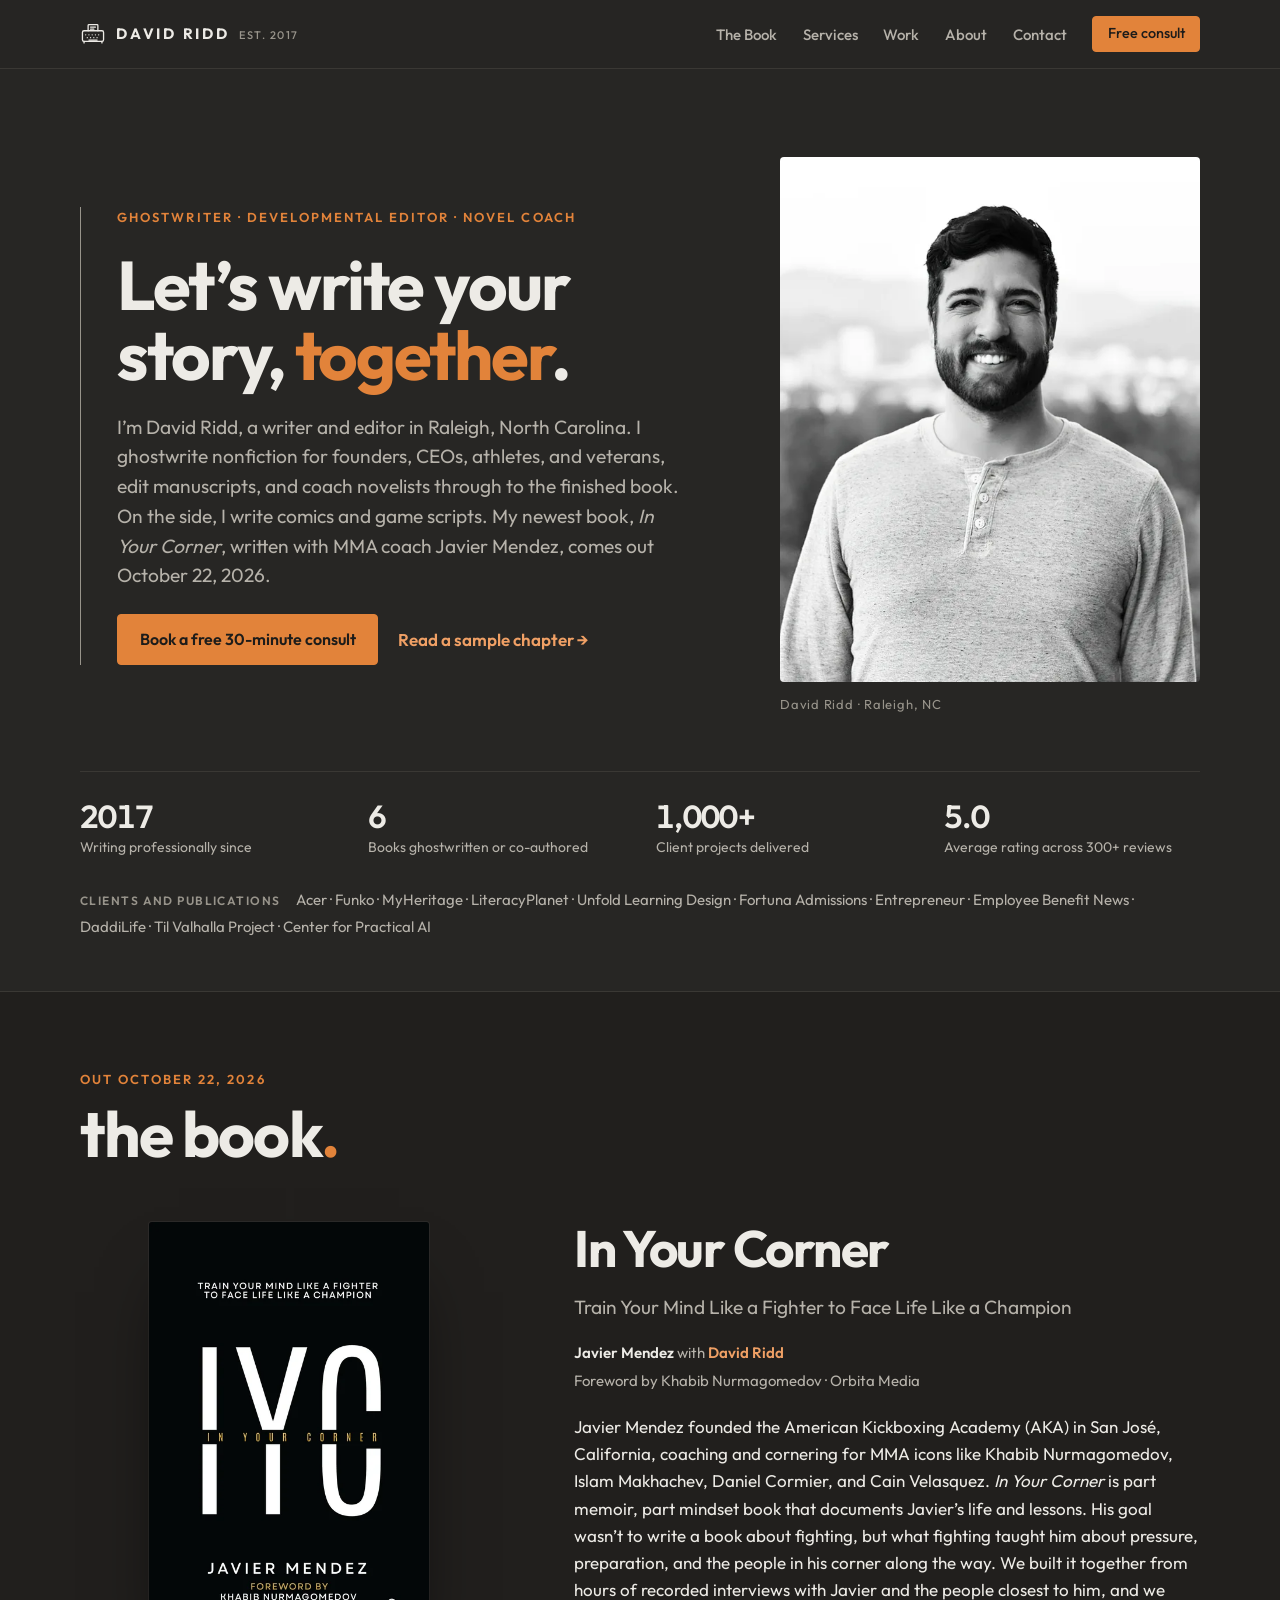
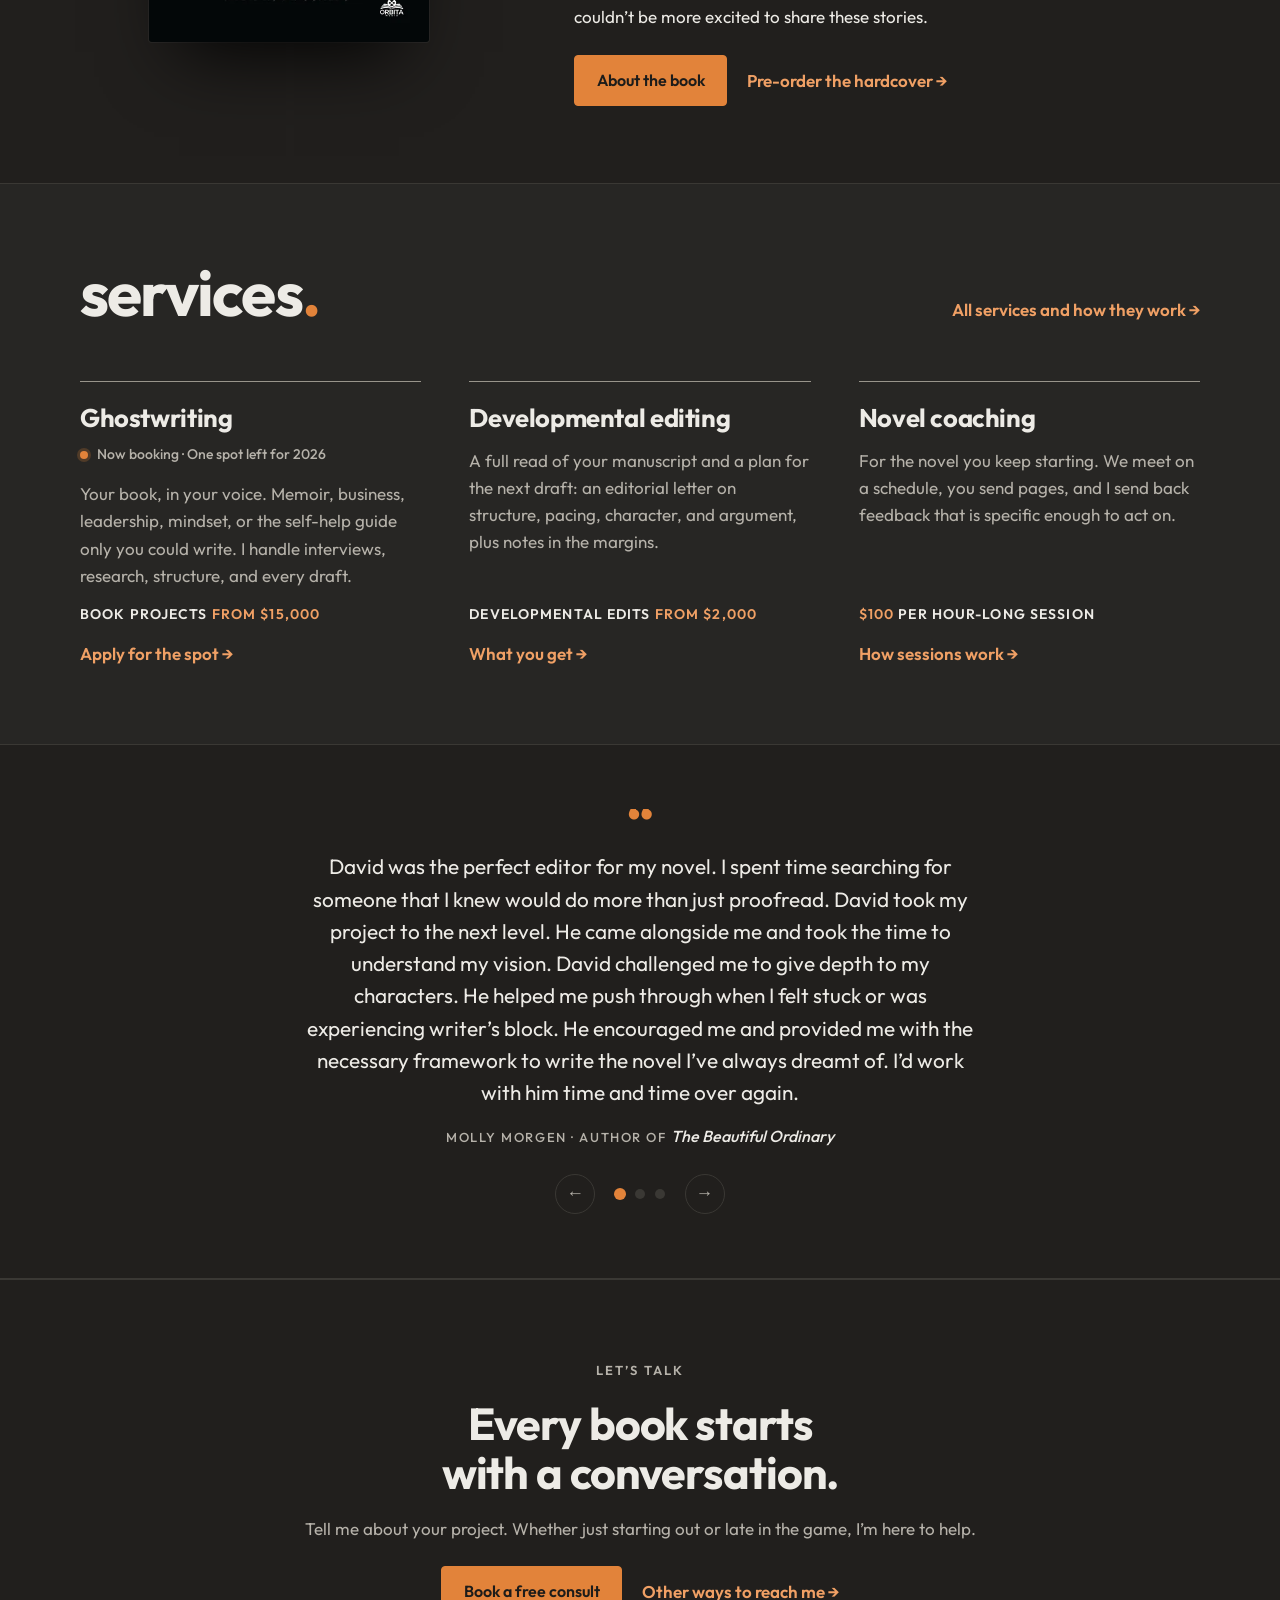
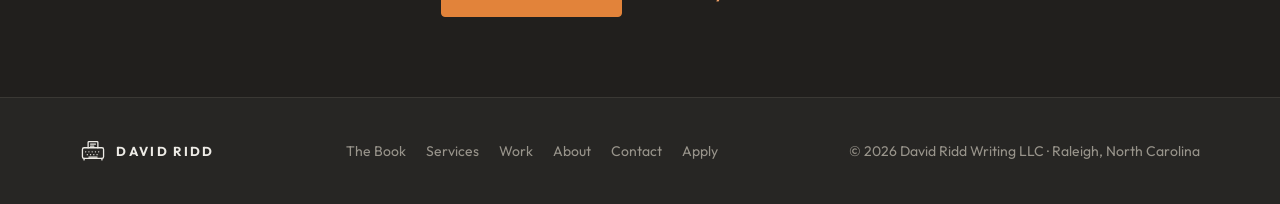
==== index.html @ 27168555 "add files" ====
<!DOCTYPE html>
<html lang="en" class="no-js">
<head>
  <meta charset="utf-8">
  <meta name="viewport" content="width=device-width, initial-scale=1">
  <meta http-equiv="Content-Security-Policy" content="default-src 'self'; script-src 'self' 'sha256-eTOJgkjUMR9tZ2EpyJgH2GtlrxRBMVJXAQkWKiuHspg='; style-src 'self'; img-src 'self' data:; font-src 'self'; connect-src 'none'; object-src 'none'; base-uri 'self'; form-action 'none'">
  <meta name="referrer" content="strict-origin-when-cross-origin">
  <script>document.documentElement.className = document.documentElement.className.replace("no-js", "js");</script>
  <title>David Ridd | Ghostwriter, Developmental Editor &amp; Novel Coach</title>
  <meta name="description" content="David Ridd is a US-based ghostwriter, developmental editor, and novel coach in Raleigh, NC, and co-author of In Your Corner with MMA coach Javier Mendez. Book a free 30-minute consult.">
  <link rel="canonical" href="https://davidridd.com/">
  <meta name="robots" content="index, follow">
  <meta name="theme-color" content="#272624">
  <meta name="author" content="David Ridd">

  <!-- Social previews -->
  <meta property="og:type" content="website">
  <meta property="og:site_name" content="David Ridd">
  <meta property="og:title" content="David Ridd | Ghostwriter, Developmental Editor &amp; Novel Coach">
  <meta property="og:description" content="David Ridd is a US-based ghostwriter, developmental editor, and novel coach in Raleigh, NC, and co-author of In Your Corner with MMA coach Javier Mendez. Book a free 30-minute consult.">
  <meta property="og:url" content="https://davidridd.com/">
  <meta property="og:image" content="https://davidridd.com/assets/og-image.jpg">
  <meta property="og:image:width" content="1200">
  <meta property="og:image:height" content="630">
  <meta property="og:image:alt" content="David Ridd, ghostwriter and editor, with the cover of In Your Corner">
  <meta name="twitter:card" content="summary_large_image">
  <meta name="twitter:title" content="David Ridd | Ghostwriter, Developmental Editor &amp; Novel Coach">
  <meta name="twitter:description" content="David Ridd is a US-based ghostwriter, developmental editor, and novel coach in Raleigh, NC, and co-author of In Your Corner with MMA coach Javier Mendez. Book a free 30-minute consult.">
  <meta name="twitter:image" content="https://davidridd.com/assets/og-image.jpg">

  <!-- Icons -->
  <link rel="icon" href="favicon.svg" type="image/svg+xml">
  <link rel="icon" href="favicon-32.png" sizes="32x32" type="image/png">
  <link rel="apple-touch-icon" href="apple-touch-icon.png">

  <!-- The typeface is self-hosted: the site makes no third-party requests -->
  <link rel="preload" href="assets/fonts/Outfit.woff2" as="font" type="font/woff2" crossorigin>
  <link rel="stylesheet" href="assets/styles.css">
  <script type="application/ld+json">
  {
    "@context": "https://schema.org",
    "@graph": [
      {
        "@type": "Person",
        "@id": "https://davidridd.com/#person",
        "name": "David Ridd",
        "alternateName": "David W. Riddleberger II",
        "jobTitle": "Ghostwriter, developmental editor, and novel coach",
        "description": "Ghostwriter, developmental editor, and novel coach based in Raleigh, North Carolina. Co-author of In Your Corner with Javier Mendez.",
        "url": "https://davidridd.com/",
        "image": "https://davidridd.com/assets/headshot-1200.jpg",
        "address": { "@type": "PostalAddress", "addressLocality": "Raleigh", "addressRegion": "NC", "addressCountry": "US" },
        "alumniOf": { "@type": "CollegeOrUniversity", "name": "Appalachian State University" },
        "knowsLanguage": ["en", "es"],
        "sameAs": ["https://www.linkedin.com/in/david-riddleberger-ii-784300b7/", "https://www.fiverr.com/davidridd1", "https://www.instagram.com/riddwrites/", "https://www.amazon.com/stores/David-Ridd/author/B06WVLKZYP"]
      },
      {
        "@type": "WebSite",
        "@id": "https://davidridd.com/#website",
        "url": "https://davidridd.com/",
        "name": "David Ridd",
        "publisher": { "@id": "https://davidridd.com/#person" }
      }
    ]
  }
  </script>
</head>
<body>
  <a class="skip" href="#main">Skip to content</a>
  <header class="site-header">
    <nav class="wrap nav" aria-label="Main">
      <a class="brand" href="./" aria-label="David Ridd, home">
        <svg viewBox="0 0 32 32" fill="none" stroke="currentColor" stroke-width="1.6" stroke-linecap="round" stroke-linejoin="round" aria-hidden="true" focusable="false">
          <path d="M10 12V5.5a1 1 0 0 1 1-1h10a1 1 0 0 1 1 1V12"/>
          <path d="M13 7.5h6M13 10h4"/>
          <rect x="3" y="12" width="26" height="13" rx="2"/>
          <path d="M7 17h.01M11 17h.01M15 17h.01M19 17h.01M23 17h.01M9 20.5h.01M13 20.5h.01M17 20.5h.01M21 20.5h.01"/>
          <path d="M11 23.5h10"/>
          <path d="M5 25v2M27 25v2"/>
        </svg>
        <span>David Ridd <small>est. 2017</small></span>
      </a>
      <button class="nav-toggle" type="button" aria-expanded="false" aria-controls="nav-links" aria-label="Open menu">
        <span></span><span></span><span></span>
      </button>
      <ul class="nav-links" id="nav-links">
        <li><a href="book/">The Book</a></li>
        <li><a href="services/">Services</a></li>
        <li><a href="work/">Work</a></li>
        <li><a href="about/">About</a></li>
        <li><a href="contact/">Contact</a></li>
        <li class="cta"><a class="btn btn-primary" href="https://calendly.com/davidriddwriting" target="_blank" rel="noopener">Free consult</a></li>
      </ul>
    </nav>
  </header>

  <main id="main">

    <section class="hero" aria-labelledby="hero-title">
      <div class="wrap">
        <div class="hero-grid">
          <div class="hero-text">
            <p class="eyebrow">Ghostwriter &middot; Developmental editor &middot; Novel coach</p>
            <h1 id="hero-title">Let&rsquo;s write your story, <span class="hl">together</span>.</h1>
            <p class="lead">I&rsquo;m David Ridd, a writer and editor in Raleigh, North Carolina. I ghostwrite nonfiction for founders, CEOs, athletes, and veterans, edit manuscripts, and coach novelists through to the finished book. On the side, I write comics and game scripts. My newest book, <em>In Your Corner</em>, written with MMA coach Javier Mendez, comes out October 22, 2026.</p>
            <div class="hero-actions">
              <a class="btn btn-primary" href="https://calendly.com/davidriddwriting" target="_blank" rel="noopener">Book a free 30-minute consult</a>
              <a class="arrow-link" href="https://updates.inyourcornerbook.com/round-1" target="_blank" rel="noopener">Read a sample chapter</a>
            </div>
          </div>
          <figure class="hero-photo">
            <picture>
              <source type="image/webp" srcset="assets/headshot-600.webp 600w, assets/headshot-1200.webp 1200w" sizes="(max-width: 820px) 300px, 420px">
              <img src="assets/headshot-600.jpg" srcset="assets/headshot-600.jpg 600w, assets/headshot-1200.jpg 1200w" sizes="(max-width: 820px) 300px, 420px" width="600" height="769" alt="David Ridd, smiling, in a grey henley with a city skyline out of focus behind him" fetchpriority="high">
            </picture>
            <figcaption>David Ridd &middot; Raleigh, NC</figcaption>
          </figure>
        </div>

        <dl class="proof">
          <div><dt>2017</dt><dd>Writing professionally since</dd></div>
          <div><dt>6</dt><dd>Books ghostwritten or co-authored</dd></div>
          <div><dt>1,000+</dt><dd>Client projects delivered</dd></div>
          <div><dt>5.0</dt><dd>Average rating across 300+ reviews</dd></div>
        </dl>
        <p class="clients"><span>Clients and publications</span> Acer &middot; Funko &middot; MyHeritage &middot; LiteracyPlanet &middot; Unfold Learning Design &middot; Fortuna Admissions &middot; Entrepreneur &middot; Employee Benefit News &middot; DaddiLife &middot; Til Valhalla Project &middot; Center for Practical AI</p>
      </div>
    </section>

    <section class="tint book-teaser" aria-labelledby="book-label">
      <div class="wrap">
        <div class="sec-head">
          <p class="eyebrow">Out October 22, 2026</p>
          <h2 class="sec-title" id="book-label">the book<span class="dot">.</span></h2>
        </div>
        <div class="book-grid">
          <figure class="book-cover">
            <picture>
              <source type="image/webp" srcset="assets/iyc-cover-480.webp 480w, assets/iyc-cover-960.webp 960w" sizes="(max-width: 820px) 240px, 280px">
              <img src="assets/iyc-cover-480.jpg" srcset="assets/iyc-cover-480.jpg 480w, assets/iyc-cover-960.jpg 960w" sizes="(max-width: 820px) 240px, 280px" width="480" height="720" alt="Hardcover of In Your Corner by Javier Mendez: a black cover with the letters IYC in white and the title in gold" loading="lazy">
            </picture>
          </figure>
          <div class="book-body">
            <h3 class="book-title">In Your Corner</h3>
            <p class="book-sub">Train Your Mind Like a Fighter to Face Life Like a Champion</p>
            <div class="book-meta">
              <p class="credit"><strong>Javier Mendez</strong> with <em>David Ridd</em></p>
              <p>Foreword by Khabib Nurmagomedov &middot; Orbita Media</p>
            </div>
            <p>Javier Mendez founded the American Kickboxing Academy (AKA) in San Jos&eacute;, California, coaching and cornering for MMA icons like Khabib Nurmagomedov, Islam Makhachev, Daniel Cormier, and Cain Velasquez. <em>In Your Corner</em> is part memoir, part mindset book that documents Javier&rsquo;s life and lessons. His goal wasn&rsquo;t to write a book about fighting, but what fighting taught him about pressure, preparation, and the people in his corner along the way. We built it together from hours of recorded interviews with Javier and the people closest to him, and we couldn&rsquo;t be more excited to share these stories.</p>
            <div class="book-actions">
              <a class="btn btn-primary" href="book/">About the book</a>
              <a class="arrow-link" href="https://inyourcornerbook.com/" target="_blank" rel="noopener">Pre-order the hardcover</a>
            </div>
          </div>
        </div>
      </div>
    </section>

    <section aria-labelledby="services-label">
      <div class="wrap">
        <div class="sec-head">
          <div class="row">
            <h2 class="sec-title" id="services-label">services<span class="dot">.</span></h2>
            <a class="arrow-link" href="services/">All services and how they work</a>
          </div>
        </div>
        <div class="services">
          <article class="service">
            <h3>Ghostwriting</h3>
            <div class="body">
              <p class="avail">Now booking &middot; One spot left for 2026</p>
              <p>Your book, in your voice. Memoir, business, leadership, mindset, or the self-help guide only you could write. I handle interviews, research, structure, and every draft.</p>
            </div>
            <p class="price">Book projects <span>from $15,000</span></p>
            <a class="arrow-link" href="apply/">Apply for the spot</a>
          </article>
          <article class="service">
            <h3>Developmental editing</h3>
            <p>A full read of your manuscript and a plan for the next draft: an editorial letter on structure, pacing, character, and argument, plus notes in the margins.</p>
            <p class="price">Developmental edits <span>from $2,000</span></p>
            <a class="arrow-link" href="services/#editing">What you get</a>
          </article>
          <article class="service">
            <h3>Novel coaching</h3>
            <p>For the novel you keep starting. We meet on a schedule, you send pages, and I send back feedback that is specific enough to act on.</p>
            <p class="price"><span>$100</span> per hour-long session</p>
            <a class="arrow-link" href="services/#coaching">How sessions work</a>
          </article>
        </div>
      </div>
    </section>

    <section class="tint quotes" aria-labelledby="quotes-label">
      <div class="wrap">
        <div class="carousel" data-carousel>
          <h2 class="visually-hidden" id="quotes-label">What clients say</h2>
          <div class="slides">
            <figure class="quote">
              <span class="mark" aria-hidden="true">&ldquo;</span>
              <blockquote>David was the perfect editor for my novel. I spent time searching for someone that I knew would do more than just proofread. David took my project to the next level. He came alongside me and took the time to understand my vision. David challenged me to give depth to my characters. He helped me push through when I felt stuck or was experiencing writer&rsquo;s block. He encouraged me and provided me with the necessary framework to write the novel I&rsquo;ve always dreamt of. I&rsquo;d work with him time and time over again.</blockquote>
              <figcaption>Molly Morgen &middot; author of <em>The Beautiful Ordinary</em></figcaption>
            </figure>
            <figure class="quote">
              <span class="mark" aria-hidden="true">&ldquo;</span>
              <blockquote>David is an excellent coach. He was easy to talk to and made his process very clear and straightforward. While working together, I felt supported and like I was working with a friend. He&rsquo;s so collaborative and great at adjusting to his writers&rsquo; different working styles. I would not have gotten my book finished and published if not for his help!</blockquote>
              <figcaption>Lennon K. Riley &middot; author of <a href="https://www.amazon.com/RESURRECTING-KEEPER-LAST-HEIR-EXCALIBUR-ebook/dp/B0CZV36WJB" target="_blank" rel="noopener"><em>Resurrecting the Keeper</em></a></figcaption>
            </figure>
            <figure class="quote">
              <span class="mark" aria-hidden="true">&ldquo;</span>
              <blockquote>David proved to be an incredibly important part of the creation of my book. My content was clear, but David really elevated the readability and conciseness of the words on the page. As a writer, I have found it incredibly important to have a critical but constructive voice to challenge me as I have gone from the initial draft to the final copy. David is very much this person and, with years of experience, is able to take something ordinary and make it incredibly special. If anyone is looking for a talented writer who can think outside of the box, David is the person I would recommend time and time again. As I continue to write, I will certainly be using David&rsquo;s services in the future.</blockquote>
              <figcaption>Ben Hodgson &middot; author of <a href="https://www.amazon.com/Absent-Present-Everything-Unpleasant-Healing-ebook/dp/B0CW1B7PC3" target="_blank" rel="noopener"><em>Absent, Present, and Everything Unpleasant</em></a></figcaption>
            </figure>
          </div>
          <div class="carousel-nav">
            <button type="button" class="c-btn" data-prev aria-label="Previous testimonial">&larr;</button>
            <div class="dots" role="tablist" aria-label="Choose a testimonial"></div>
            <button type="button" class="c-btn" data-next aria-label="Next testimonial">&rarr;</button>
          </div>
        </div>
      </div>
    </section>

    <section class="cta-band" aria-labelledby="cta-title">
      <div class="wrap inner">
        <p class="eyebrow">Let&rsquo;s talk</p>
        <h2 id="cta-title">Every book starts with a conversation.</h2>
        <p>Tell me about your project. Whether just starting out or late in the game, I&rsquo;m here to help.</p>
        <div class="actions">
          <a class="btn btn-primary" href="https://calendly.com/davidriddwriting" target="_blank" rel="noopener">Book a free consult</a>
          <a class="arrow-link" href="contact/">Other ways to reach me</a>
        </div>
      </div>
    </section>

  </main>

  <footer class="site-footer">
    <div class="wrap footer-grid">
      <a class="brand" href="./">
        <svg viewBox="0 0 32 32" fill="none" stroke="currentColor" stroke-width="1.6" stroke-linecap="round" stroke-linejoin="round" aria-hidden="true" focusable="false">
          <path d="M10 12V5.5a1 1 0 0 1 1-1h10a1 1 0 0 1 1 1V12"/>
          <path d="M13 7.5h6M13 10h4"/>
          <rect x="3" y="12" width="26" height="13" rx="2"/>
          <path d="M7 17h.01M11 17h.01M15 17h.01M19 17h.01M23 17h.01M9 20.5h.01M13 20.5h.01M17 20.5h.01M21 20.5h.01"/>
          <path d="M11 23.5h10"/>
          <path d="M5 25v2M27 25v2"/>
        </svg>
        <span>David Ridd</span>
      </a>
      <ul class="footer-links"><li><a href="book/">The Book</a></li><li><a href="services/">Services</a></li><li><a href="work/">Work</a></li><li><a href="about/">About</a></li><li><a href="contact/">Contact</a></li><li><a href="apply/">Apply</a></li></ul>
      <p>&copy; 2026 David Ridd Writing LLC &middot; Raleigh, North Carolina</p>
    </div>
  </footer>

  <script src="assets/site.js" defer></script>
</body>
</html>
---- assets/styles.css ----
/* davidridd.com
   Layout: short pages with one reading measure for prose, a wider bleed for the
   book, thin hairlines as breaks, and the bold lowercase-with-period section
   labels carried over from Ridd's portfolio.
   Palette: Ridd's own charcoal and cream, with a burnt-orange accent.
   To change the accent, edit --accent and --accent-2 below; nothing else. */

@font-face {
  font-family: "Outfit";
  src: url("fonts/Outfit.woff2") format("woff2");
  font-weight: 100 900;
  font-style: normal;
  font-display: swap;
}

:root {
  color-scheme: dark;
  --bg: #272624;
  --bg-2: #211f1d;
  --ink: #edebe6;
  --ink-2: #b6b2aa;
  --ink-3: #98948b;
  --rule: #3a3834;
  --accent: #e2833a;
  --accent-2: #f0a065;
  --accent-ink: #1d1c1a;
  --sans: "Outfit", -apple-system, BlinkMacSystemFont, "Segoe UI", Roboto, "Helvetica Neue", Arial, sans-serif;
  --wrap: 1120px;
  --gutter: clamp(16px, 5vw, 48px);
  --measure: 62ch;
  --nav-h: 68px;
}

/* ---------- Base ---------- */
*, *::before, *::after { box-sizing: border-box; }
html { scroll-behavior: smooth; -webkit-text-size-adjust: 100%; }
@media (prefers-reduced-motion: reduce) {
  html { scroll-behavior: auto; }
  *, *::before, *::after { transition: none !important; animation: none !important; }
}
body {
  margin: 0;
  background: var(--bg);
  color: var(--ink);
  font-family: var(--sans);
  font-size: 1.0625rem;
  line-height: 1.6;
  -webkit-font-smoothing: antialiased;
  text-rendering: optimizeLegibility;
}
img { max-width: 100%; height: auto; display: block; }
a { color: var(--ink); text-decoration: underline; text-decoration-thickness: 1px; text-underline-offset: 0.18em; text-decoration-color: var(--accent); }
a:hover { color: var(--accent-2); text-decoration-color: currentColor; }
:focus-visible { outline: 2px solid var(--accent-2); outline-offset: 3px; border-radius: 2px; }
h1, h2, h3 { font-family: var(--sans); font-weight: 700; line-height: 1.1; margin: 0; text-wrap: balance; letter-spacing: -0.015em; }
p { margin: 0; }
ul, ol { margin: 0; padding: 0; }
em, i { font-style: italic; }
strong { font-weight: 600; }
.wrap { width: min(100% - 2 * var(--gutter), var(--wrap)); margin-inline: auto; }
.measure { max-width: var(--measure); }

.skip {
  position: absolute; left: 16px; top: -60px; z-index: 100;
  background: var(--accent); color: var(--accent-ink); padding: .6em 1em; border-radius: 4px; font-weight: 600;
}
.skip:focus { top: 12px; }

/* ---------- Type roles ---------- */
.eyebrow {
  font-size: .8125rem;
  font-weight: 600;
  letter-spacing: .16em;
  text-transform: uppercase;
  color: var(--accent);
}
.sec-title {
  font-size: clamp(2.6rem, 1.6rem + 3vw, 4.2rem);
  font-weight: 700;
  letter-spacing: -0.03em;
  line-height: 1;
}
.sec-title .dot { color: var(--accent); }
.lead { font-size: 1.2rem; line-height: 1.55; color: var(--ink-2); font-weight: 400; }
.muted { color: var(--ink-2); }
.small { font-size: .9375rem; }

/* ---------- Buttons ---------- */
.btn {
  display: inline-flex; align-items: center; gap: .5em;
  font-weight: 600; font-size: 1rem; line-height: 1.2;
  padding: .95em 1.35em; border-radius: 4px; text-decoration: none;
  border: 1px solid transparent; white-space: nowrap;
  transition: background-color .15s ease, border-color .15s ease, color .15s ease, transform .15s ease;
}
.btn-primary { background: var(--accent); color: var(--accent-ink); border-color: var(--accent); }
.btn-primary:hover { background: var(--accent-2); border-color: var(--accent-2); color: var(--accent-ink); }
.btn-ghost { background: transparent; color: var(--ink); border-color: var(--ink-3); }
.btn-ghost:hover { border-color: var(--ink); color: var(--ink); }
.btn:active { transform: translateY(1px); }
.arrow-link { font-weight: 600; text-decoration: none; color: var(--accent-2); }
.arrow-link::after { content: " \2192"; }
.arrow-link:hover { text-decoration: underline; color: var(--ink); }

/* ---------- Header / nav ---------- */
.site-header {
  position: sticky; top: 0; z-index: 50;
  background: rgba(39, 38, 36, .88);
  -webkit-backdrop-filter: blur(10px); backdrop-filter: blur(10px);
  border-bottom: 1px solid var(--rule);
}
.nav {
  height: var(--nav-h);
  display: flex; align-items: center; justify-content: space-between; gap: 1rem;
}
.brand {
  display: inline-flex; align-items: center; gap: .65rem;
  color: var(--ink); text-decoration: none;
  font-weight: 700; letter-spacing: .18em; font-size: .9375rem; text-transform: uppercase;
}
.brand:hover { color: var(--ink); }
.brand svg { width: 26px; height: 26px; color: var(--ink); flex: none; }
.brand small { font-weight: 500; letter-spacing: .14em; font-size: .6875rem; color: var(--ink-3); margin-left: .25rem; }
.nav-links { display: flex; align-items: center; gap: 1.6rem; list-style: none; }
.nav-links a { color: var(--ink-2); text-decoration: none; font-size: .9375rem; font-weight: 500; }
.nav-links a:hover { color: var(--ink); }
.nav-links a[aria-current="page"] { color: var(--ink); text-decoration: underline; text-decoration-color: var(--accent); text-underline-offset: .5em; }
.nav-links .btn { padding: .6em 1em; font-size: .9rem; }
.nav-links a.btn-primary { color: var(--accent-ink); }
.nav-links a.btn-primary:hover { color: var(--accent-ink); }
.nav-toggle {
  display: none; background: none; border: 1px solid var(--rule); color: var(--ink);
  width: 42px; height: 42px; border-radius: 4px; cursor: pointer; padding: 0;
}
.nav-toggle span { display: block; width: 18px; height: 2px; background: currentColor; margin: 4px auto; transition: transform .2s ease, opacity .2s ease; }
@media (max-width: 860px) {
  .nav-toggle { display: inline-block; }
  .nav-links {
    display: none; position: absolute; left: 0; right: 0; top: var(--nav-h);
    flex-direction: column; align-items: stretch; gap: 0;
    background: var(--bg-2); border-bottom: 1px solid var(--rule);
    padding: .5rem var(--gutter) 1rem;
  }
  .nav-links li { border-top: 1px solid var(--rule); }
  .nav-links li:first-child { border-top: 0; }
  .nav-links a { display: block; padding: .9rem 0; font-size: 1.05rem; }
  .nav-links a[aria-current="page"] { text-decoration: none; color: var(--accent-2); }
  .nav-links .btn { margin-top: .75rem; justify-content: center; text-align: center; }
  .nav-links li.cta { border-top: 0; }
  .site-header[data-open="true"] .nav-links { display: flex; }
  .site-header[data-open="true"] .nav-toggle span:nth-child(1) { transform: translateY(6px) rotate(45deg); }
  .site-header[data-open="true"] .nav-toggle span:nth-child(2) { opacity: 0; }
  .site-header[data-open="true"] .nav-toggle span:nth-child(3) { transform: translateY(-6px) rotate(-45deg); }
}

/* ---------- Sections ---------- */
section { padding-block: clamp(3.5rem, 6vw, 5rem); }
section.tint { background: var(--bg-2); border-top: 1px solid var(--rule); border-bottom: 1px solid var(--rule); }
section.tint + section.tint { border-top: 0; }
.sec-head { display: grid; gap: .75rem; margin-bottom: clamp(2rem, 5vw, 3.5rem); }
.sec-head .lead { max-width: var(--measure); margin-top: .25rem; }
.sec-head .row { display: flex; flex-wrap: wrap; align-items: baseline; justify-content: space-between; gap: 1rem; }
.page-head { padding-block: clamp(3rem, 7vw, 5.5rem) 0; }
.page-head .sec-head { margin-bottom: 0; }

/* ---------- Hero ---------- */
.hero { padding-block: clamp(3rem, 7vw, 5.5rem) clamp(2.5rem, 4vw, 3.5rem); }
.hero-grid {
  display: grid; grid-template-columns: minmax(0, 1.15fr) minmax(0, .85fr);
  gap: clamp(2rem, 6vw, 5rem); align-items: center;
}
.hero-text { border-left: 1px solid var(--ink-3); padding-left: clamp(1.25rem, 3vw, 2.25rem); display: grid; gap: 1.4rem; min-width: 0; }
.hero h1 {
  font-size: clamp(2.5rem, 1.3rem + 4.2vw, 4.3rem);
  letter-spacing: -0.03em; line-height: 1.02;
}
.hero h1 .hl { color: var(--accent); }
.hero .lead { max-width: 56ch; }
.hero-actions { display: flex; flex-wrap: wrap; gap: .8rem 1.25rem; align-items: center; }
.hero-photo { margin: 0; justify-self: end; width: min(100%, 420px); min-width: 0; }
.hero-photo img { width: 100%; aspect-ratio: 4 / 5; object-fit: cover; object-position: 50% 20%; border-radius: 4px; }
.hero-photo figcaption { margin-top: .75rem; font-size: .8125rem; color: var(--ink-3); letter-spacing: .06em; }
@media (max-width: 820px) {
  .hero-grid { grid-template-columns: 1fr; }
  .hero-photo { order: -1; justify-self: start; width: min(100%, 300px); }
  .hero-photo img { aspect-ratio: 1 / 1; object-position: 50% 25%; }
}

/* Proof strip */
.proof {
  margin-top: clamp(2.5rem, 5vw, 3.5rem);
  display: grid; grid-template-columns: repeat(4, minmax(0, 1fr)); gap: 1.5rem 2rem;
  border-top: 1px solid var(--rule); padding-top: 1.75rem;
}
.proof div { display: grid; gap: .25rem; align-content: start; min-width: 0; }
.proof dt { font-size: 2rem; font-weight: 600; line-height: 1; color: var(--ink); letter-spacing: -0.02em; font-variant-numeric: tabular-nums; }
.proof dd { margin: 0; font-size: .875rem; color: var(--ink-2); }
@media (max-width: 720px) { .proof { grid-template-columns: repeat(2, minmax(0, 1fr)); } }
.clients { margin-top: 1.75rem; font-size: .9375rem; color: var(--ink-2); line-height: 1.8; }
.clients span { display: inline-block; margin-right: .75rem; font-size: .75rem; font-weight: 600; letter-spacing: .12em; text-transform: uppercase; color: var(--ink-3); }

/* ---------- Book ---------- */
.book-grid {
  display: grid; grid-template-columns: minmax(0, .8fr) minmax(0, 1.2fr);
  gap: clamp(2rem, 6vw, 5rem); align-items: start;
}
.book-cover { margin: 0; width: min(100%, 360px); justify-self: center; }
.book-cover-sticky { position: sticky; top: calc(var(--nav-h) + 2rem); }
.book-cover img { width: 100%; border-radius: 3px; box-shadow: 0 40px 70px -30px rgba(0,0,0,.9), 0 0 0 1px rgba(255,255,255,.05); }
.book-body { display: grid; gap: 1.25rem; min-width: 0; }
.book-title { font-size: clamp(2.2rem, 1.4rem + 2.4vw, 3.2rem); line-height: 1.02; letter-spacing: -0.03em; }
.book-sub { font-size: 1.2rem; color: var(--ink-2); line-height: 1.4; font-weight: 400; }
.book-meta { display: grid; gap: .25rem; font-size: .9375rem; color: var(--ink-2); }
.book-meta strong { color: var(--ink); font-weight: 600; }
.book-meta .credit em { color: var(--accent-2); font-style: normal; font-weight: 600; }
.epigraph {
  border-left: 2px solid var(--accent); padding-left: 1.1rem; margin: 0;
  font-size: 1.3rem; line-height: 1.4; color: var(--ink); font-weight: 500; letter-spacing: -0.01em;
}
.epigraph cite { display: block; margin-top: .5rem; font-style: normal; font-size: .8125rem; letter-spacing: .1em; text-transform: uppercase; color: var(--ink-3); font-weight: 500; }
.book-actions { display: flex; flex-wrap: wrap; gap: .8rem 1.25rem; align-items: center; margin-top: .25rem; }
.book-teaser .book-cover { width: min(100%, 280px); }
@media (max-width: 820px) {
  .book-grid { grid-template-columns: 1fr; }
  .book-cover, .book-teaser .book-cover { justify-self: start; width: min(100%, 240px); }
  .book-cover-sticky { position: static; }
}

/* Case-study list on the book page */
.checklist { list-style: none; display: grid; grid-template-columns: repeat(2, minmax(0, 1fr)); gap: 1rem 2.5rem; max-width: 60rem; }
.checklist li { display: grid; grid-template-columns: 1.4rem minmax(0, 1fr); gap: .75rem; color: var(--ink-2); border-top: 1px solid var(--rule); padding-top: .9rem; }
.checklist li::before { content: "\2014"; color: var(--accent); font-weight: 600; }
.checklist strong { color: var(--ink); display: block; font-weight: 600; }
@media (max-width: 720px) { .checklist { grid-template-columns: 1fr; } }

/* ---------- Services ---------- */
.services { display: grid; grid-template-columns: repeat(3, minmax(0, 1fr)); gap: clamp(1.5rem, 4vw, 3rem); }
.service { border-top: 1px solid var(--ink-3); padding-top: 1.4rem; display: grid; grid-template-rows: auto 1fr auto auto; gap: .9rem; align-content: start; min-width: 0; }
.service h3 { font-size: 1.6rem; }
.service p { color: var(--ink-2); }
.service .price { font-size: .875rem; font-weight: 600; letter-spacing: .08em; text-transform: uppercase; color: var(--ink); }
.service .price span { color: var(--accent-2); }
.avail { display: inline-flex; align-items: center; gap: .55rem; font-size: .875rem; font-weight: 500; color: var(--ink); }
.avail::before { content: ""; width: .5rem; height: .5rem; border-radius: 50%; background: var(--accent); box-shadow: 0 0 0 3px rgba(226, 131, 58, .22); flex: none; }
.service .body { display: grid; gap: .9rem; align-content: start; }
.service .avail { margin-top: -.2rem; }
.services-note { margin-top: 2.5rem; color: var(--ink-2); max-width: var(--measure); }
@media (max-width: 820px) { .services { grid-template-columns: 1fr; } }

/* ---------- Process ---------- */
.steps { display: grid; grid-template-columns: repeat(4, minmax(0, 1fr)); gap: 2rem; counter-reset: step; list-style: none; }
.steps li { display: grid; gap: .5rem; align-content: start; min-width: 0; border-top: 1px solid var(--rule); padding-top: 1.2rem; }
.steps li::before {
  counter-increment: step; content: counter(step, decimal-leading-zero);
  font-size: 1.25rem; font-weight: 600; color: var(--accent); line-height: 1; letter-spacing: .04em;
}
.steps h3 { font-size: 1.3rem; }
.steps p { color: var(--ink-2); font-size: .9875rem; }
@media (max-width: 820px) { .steps { grid-template-columns: repeat(2, minmax(0, 1fr)); } }
@media (max-width: 480px) { .steps { grid-template-columns: 1fr; } }

/* ---------- Application (apply page) ---------- */
.prompts { list-style: none; counter-reset: q; display: grid; gap: 0; max-width: 60rem; border-top: 1px solid var(--rule); }
.prompts li { display: grid; grid-template-columns: 2.75rem minmax(0, 1fr); gap: 1rem; padding: 1.1rem 0; border-bottom: 1px solid var(--rule); color: var(--ink-2); }
.prompts li::before { counter-increment: q; content: counter(q, decimal-leading-zero); color: var(--accent); font-weight: 600; font-size: .9375rem; letter-spacing: .06em; padding-top: .15rem; }
.prompts strong { color: var(--ink); font-weight: 600; }
.apply-actions { display: flex; flex-wrap: wrap; gap: .8rem 1.25rem; align-items: center; margin-top: 2rem; }
.apply-note { margin-top: 1rem; max-width: var(--measure); }
.actions { display: flex; flex-wrap: wrap; gap: .8rem 1.25rem; align-items: center; }

/* ---------- FAQ ---------- */
.faq { display: grid; gap: 0; max-width: 60rem; border-top: 1px solid var(--rule); }
.faq div { display: grid; grid-template-columns: minmax(0, .9fr) minmax(0, 1.4fr); gap: .5rem 2.5rem; padding: 1.25rem 0; border-bottom: 1px solid var(--rule); }
.faq h3 { font-size: 1.15rem; font-weight: 600; }
.faq p { color: var(--ink-2); }
@media (max-width: 720px) { .faq div { grid-template-columns: 1fr; } }

/* ---------- Testimonials ---------- */
section.quotes { padding-block: clamp(2.5rem, 5vw, 4rem); }
.carousel { display: grid; gap: 1.5rem; justify-items: center; }
.slides { display: grid; width: 100%; }
.js .slides { overflow: hidden; transition: height .35s ease; }
.slides .quote { grid-area: 1 / 1; align-self: start; transition: opacity .45s ease; }
.js .slides .quote:not(.is-active) { opacity: 0; visibility: hidden; pointer-events: none; }
.no-js .slides { gap: 3rem; }
.no-js .slides .quote { grid-area: auto; }
.carousel-nav { display: none; align-items: center; gap: 1.25rem; }
.js .carousel-nav[data-count]:not([data-count="1"]) { display: flex; }
.c-btn { background: none; border: 1px solid var(--rule); color: var(--ink-2); width: 40px; height: 40px; border-radius: 50%; cursor: pointer; font-size: 1.1rem; line-height: 1; display: grid; place-items: center; transition: border-color .15s ease, color .15s ease; }
.c-btn:hover { border-color: var(--accent); color: var(--accent-2); }
.dots { display: flex; gap: .6rem; }
.dots button { width: 10px; height: 10px; border-radius: 50%; border: 0; padding: 0; background: var(--rule); cursor: pointer; transition: background-color .15s ease, transform .15s ease; }
.dots button[aria-selected="true"] { background: var(--accent); transform: scale(1.2); }
.dots button:hover { background: var(--ink-3); }
.visually-hidden { position: absolute; width: 1px; height: 1px; overflow: hidden; clip: rect(0 0 0 0); clip-path: inset(50%); white-space: nowrap; }
.quote { max-width: 62ch; margin: 0 auto; text-align: center; display: grid; gap: 1rem; justify-items: center; }
.quote .mark { font-size: 3.5rem; line-height: .45; color: var(--accent); font-weight: 700; }
.quote blockquote { margin: 0; font-size: clamp(1.1rem, 1rem + .5vw, 1.3rem); line-height: 1.55; font-weight: 400; text-wrap: pretty; }
.quote figcaption { font-size: .8125rem; letter-spacing: .12em; text-transform: uppercase; color: var(--ink-2); font-weight: 500; }
.quote figcaption em { font-style: italic; text-transform: none; letter-spacing: 0; font-size: 1rem; color: var(--ink); font-weight: 500; }
.quote figcaption a { color: var(--ink); text-decoration: none; }
.quote figcaption a:hover { color: var(--accent-2); text-decoration: underline; }

/* ---------- Work ---------- */
.work { list-style: none; border-top: 1px solid var(--rule); }
.work li {
  display: grid; grid-template-columns: 200px minmax(0, 1fr); gap: .5rem 2.5rem;
  padding: 1.5rem 0; border-bottom: 1px solid var(--rule);
}
.work .role { font-size: .8125rem; font-weight: 600; letter-spacing: .12em; text-transform: uppercase; color: var(--accent); padding-top: .3rem; }
.work h3 { font-size: 1.35rem; line-height: 1.25; font-weight: 600; letter-spacing: -0.01em; }
.work h3 span { font-size: .9375rem; color: var(--ink-2); font-style: normal; font-weight: 400; display: block; margin-top: .3rem; letter-spacing: 0; }
.work p { color: var(--ink-2); margin-top: .55rem; max-width: var(--measure); }
.work h3 a { color: var(--ink); text-decoration: none; }
.work h3 a::after { content: " \2197"; font-size: .7em; color: var(--accent); font-style: normal; }
.work h3 a:hover { color: var(--accent-2); text-decoration: underline; }
@media (max-width: 720px) { .work li { grid-template-columns: 1fr; gap: .35rem; } }

/* ---------- Own writing ---------- */
.writing { display: grid; grid-template-columns: repeat(2, minmax(0, 1fr)); gap: clamp(1.5rem, 4vw, 3rem); }
.writing > div { border-top: 1px solid var(--ink-3); padding-top: 1.4rem; display: grid; gap: .8rem; align-content: start; min-width: 0; }
.writing h3 { font-size: 1.6rem; }
.writing .tag { font-size: .8125rem; font-weight: 600; letter-spacing: .12em; text-transform: uppercase; color: var(--accent); }
.writing p { color: var(--ink-2); }
.story-list { list-style: none; display: flex; flex-wrap: wrap; gap: .5rem .75rem; font-size: 1.15rem; font-weight: 500; font-style: italic; }
.story-list li + li::before { content: "\00B7"; color: var(--accent); margin-right: .75rem; font-style: normal; }
@media (max-width: 720px) { .writing { grid-template-columns: 1fr; } }

/* ---------- About ---------- */
.about-grid { display: grid; grid-template-columns: minmax(0, 1.35fr) minmax(0, .85fr); gap: clamp(2rem, 6vw, 5rem); align-items: start; }
.about-text { display: grid; gap: 1.1rem; max-width: var(--measure); min-width: 0; }
.about-text p { color: var(--ink-2); }
.about-text p:first-of-type { color: var(--ink); font-size: 1.15rem; }
.about-side { display: grid; gap: 1.5rem; }
.about-side img { width: min(100%, 320px); aspect-ratio: 4 / 5; object-fit: cover; object-position: 50% 20%; border-radius: 4px; }
.facts { display: grid; gap: 0; border-top: 1px solid var(--rule); }
.facts div { display: grid; grid-template-columns: 110px minmax(0, 1fr); gap: 1rem; padding: .85rem 0; border-bottom: 1px solid var(--rule); font-size: .9375rem; }
.facts dt { color: var(--accent); font-size: .75rem; font-weight: 600; letter-spacing: .12em; text-transform: uppercase; padding-top: .2rem; }
.facts dd { margin: 0; color: var(--ink); }
@media (max-width: 820px) { .about-grid { grid-template-columns: 1fr; } }

/* ---------- Contact ---------- */
.contact { text-align: center; }
.contact-inner { display: grid; gap: 1.5rem; justify-items: center; max-width: 46rem; margin-inline: auto; }
.contact h1, .contact h2 { font-size: clamp(2.4rem, 1.6rem + 3vw, 4rem); letter-spacing: -0.03em; line-height: 1.02; }
.contact .lead { max-width: 44ch; }
.contact-email { font-size: 1.05rem; }
.contact-email a { font-weight: 600; }
.socials { list-style: none; display: flex; flex-wrap: wrap; justify-content: center; gap: .5rem 1.75rem; margin-top: .5rem; }
.socials a { color: var(--ink-2); text-decoration: none; font-size: .9375rem; font-weight: 500; }
.socials a:hover { color: var(--ink); }
.expect { list-style: none; display: grid; grid-template-columns: repeat(3, minmax(0, 1fr)); gap: 1.5rem 2rem; text-align: left; max-width: 60rem; margin-inline: auto; }
.expect li { border-top: 1px solid var(--rule); padding-top: 1rem; color: var(--ink-2); }
.expect strong { display: block; color: var(--ink); font-weight: 600; margin-bottom: .25rem; }
@media (max-width: 720px) { .expect { grid-template-columns: 1fr; } }

/* CTA band (every page except contact) */
.cta-band { background: var(--bg-2); border-top: 1px solid var(--rule); padding-block: clamp(3rem, 7vw, 5rem); text-align: center; }
.cta-band .inner { display: grid; gap: 1.1rem; justify-items: center; max-width: 42rem; margin-inline: auto; }
.cta-band h2 { font-size: clamp(1.9rem, 1.3rem + 2vw, 2.8rem); letter-spacing: -0.025em; }
.cta-band p { color: var(--ink-2); }
.cta-band .actions { display: flex; flex-wrap: wrap; justify-content: center; gap: .8rem 1.25rem; align-items: center; margin-top: .4rem; }

/* ---------- Footer ---------- */
.site-footer { border-top: 1px solid var(--rule); padding-block: 2.5rem; font-size: .875rem; color: var(--ink-3); }
.footer-grid { display: flex; flex-wrap: wrap; justify-content: space-between; align-items: center; gap: 1rem 2rem; }
.footer-grid .brand { font-size: .8125rem; }
.site-footer p { margin: 0; }
.site-footer .tag { color: var(--ink-2); font-size: 1rem; font-weight: 500; }
.footer-links { list-style: none; display: flex; flex-wrap: wrap; gap: .25rem 1.25rem; }
.footer-links a { color: var(--ink-3); text-decoration: none; }
.footer-links a:hover { color: var(--ink); }
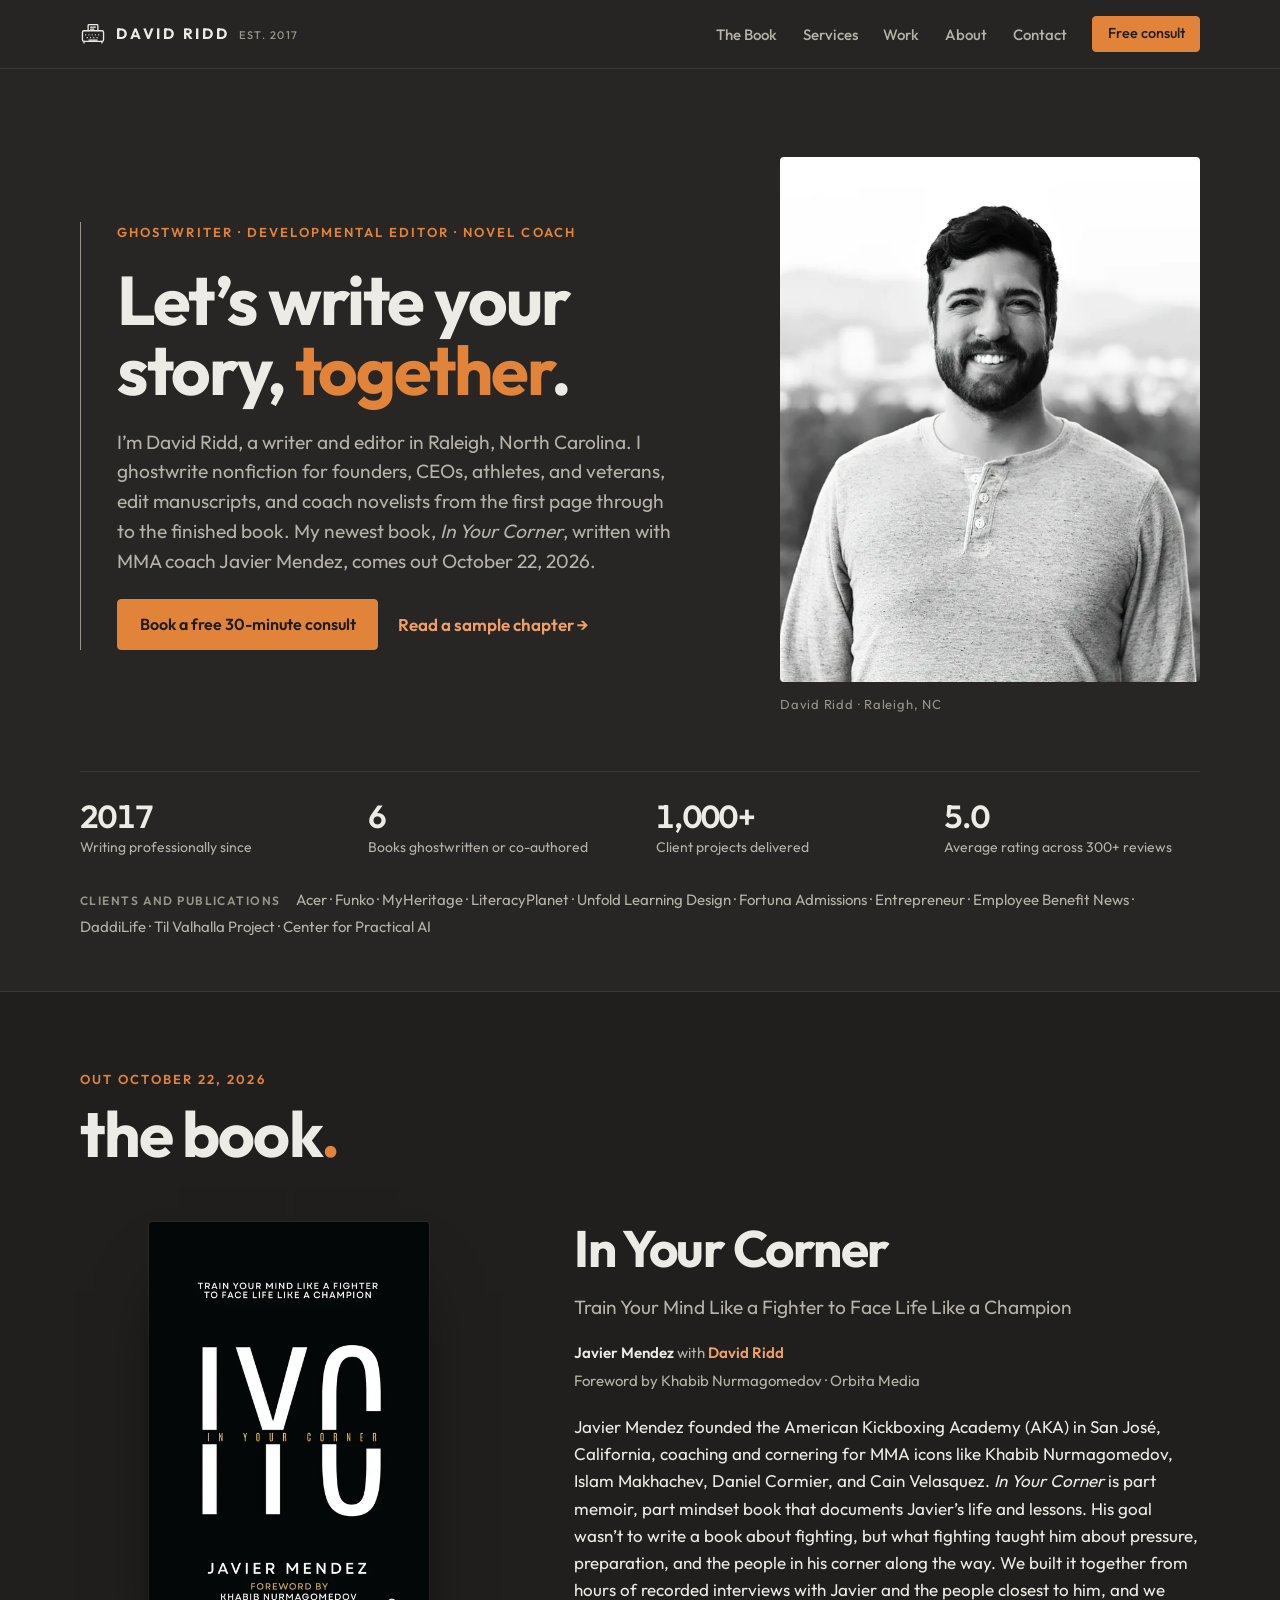
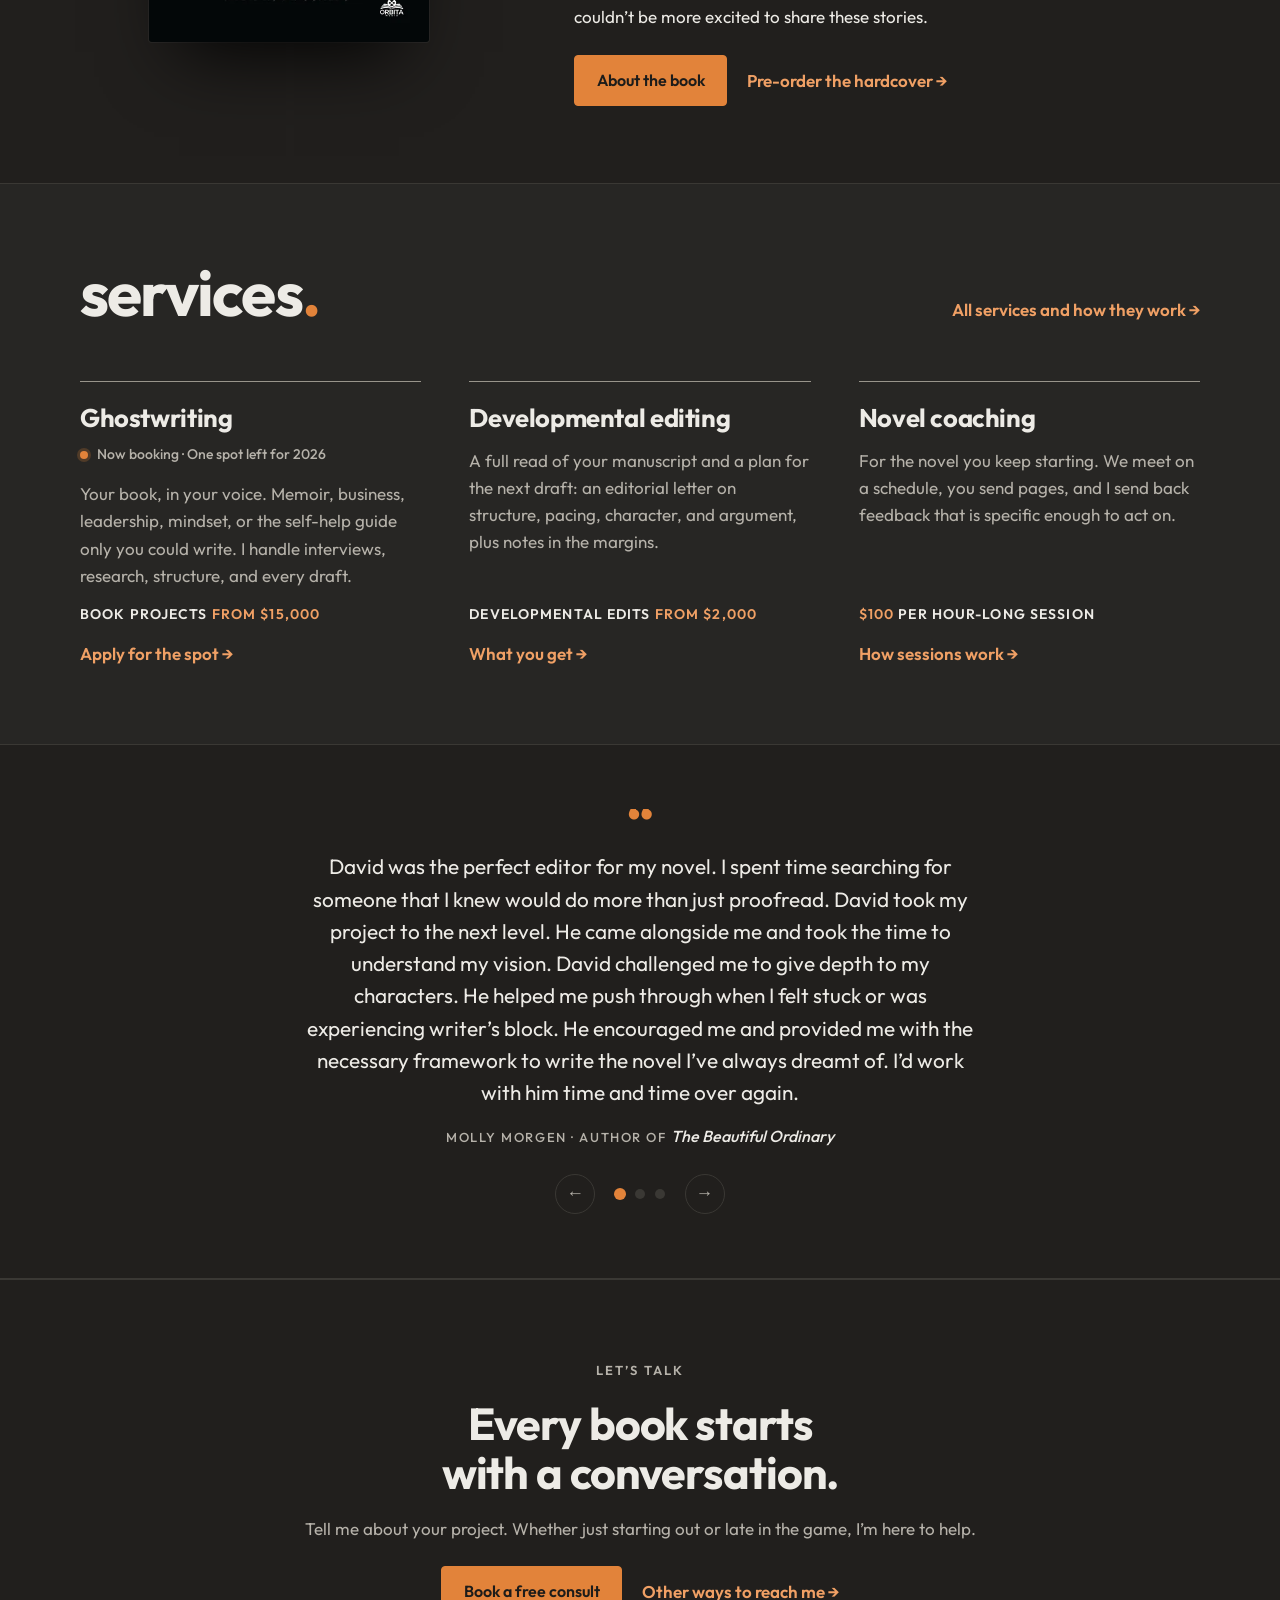
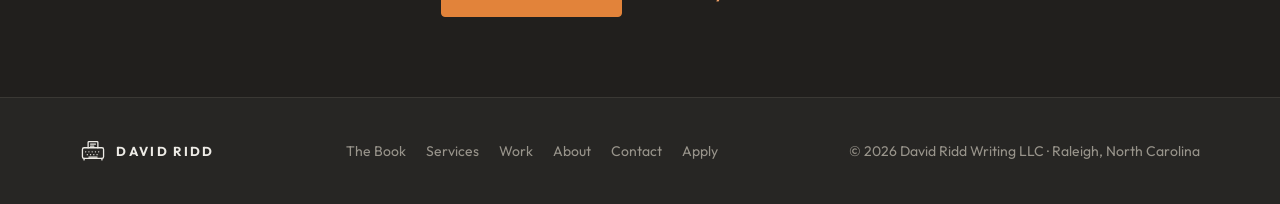
==== commit 26f80ae9: "add file" ====
--- a/index.html
+++ b/index.html
@@ -35,7 +35,7 @@
 
   <!-- The typeface is self-hosted: the site makes no third-party requests -->
   <link rel="preload" href="assets/fonts/Outfit.woff2" as="font" type="font/woff2" crossorigin>
-  <link rel="stylesheet" href="assets/styles.css">
+  <link rel="stylesheet" href="assets/styles.css?v=15">
   <script type="application/ld+json">
   {
     "@context": "https://schema.org",
@@ -102,7 +102,7 @@
           <div class="hero-text">
             <p class="eyebrow">Ghostwriter &middot; Developmental editor &middot; Novel coach</p>
             <h1 id="hero-title">Let&rsquo;s write your story, <span class="hl">together</span>.</h1>
-            <p class="lead">I&rsquo;m David Ridd, a writer and editor in Raleigh, North Carolina. I ghostwrite nonfiction for founders, CEOs, athletes, and veterans, edit manuscripts, and coach novelists through to the finished book. On the side, I write comics and game scripts. My newest book, <em>In Your Corner</em>, written with MMA coach Javier Mendez, comes out October 22, 2026.</p>
+            <p class="lead">I&rsquo;m David Ridd, a writer and editor in Raleigh, North Carolina. I ghostwrite nonfiction for founders, CEOs, athletes, and veterans, edit manuscripts, and coach novelists from the first page through to the finished book. My newest book, <em>In Your Corner</em>, written with MMA coach Javier Mendez, comes out October 22, 2026.</p>
             <div class="hero-actions">
               <a class="btn btn-primary" href="https://calendly.com/davidriddwriting" target="_blank" rel="noopener">Book a free 30-minute consult</a>
               <a class="arrow-link" href="https://updates.inyourcornerbook.com/round-1" target="_blank" rel="noopener">Read a sample chapter</a>
@@ -253,6 +253,6 @@
     </div>
   </footer>
 
-  <script src="assets/site.js" defer></script>
+  <script src="assets/site.js?v=15" defer></script>
 </body>
 </html>
--- a/assets/styles.css
+++ b/assets/styles.css
@@ -241,7 +241,12 @@
 .service .price { font-size: .875rem; font-weight: 600; letter-spacing: .08em; text-transform: uppercase; color: var(--ink); }
 .service .price span { color: var(--accent-2); }
 .avail { display: inline-flex; align-items: center; gap: .55rem; font-size: .875rem; font-weight: 500; color: var(--ink); }
-.avail::before { content: ""; width: .5rem; height: .5rem; border-radius: 50%; background: var(--accent); box-shadow: 0 0 0 3px rgba(226, 131, 58, .22); flex: none; }
+.avail::before { content: ""; width: .5rem; height: .5rem; border-radius: 50%; background: var(--accent); box-shadow: 0 0 0 3px rgba(226, 131, 58, .22); flex: none; animation: avail-pulse 2.4s ease-out infinite; }
+@keyframes avail-pulse {
+  0% { box-shadow: 0 0 0 0 rgba(226, 131, 58, .55); }
+  70% { box-shadow: 0 0 0 8px rgba(226, 131, 58, 0); }
+  100% { box-shadow: 0 0 0 0 rgba(226, 131, 58, 0); }
+}
 .service .body { display: grid; gap: .9rem; align-content: start; }
 .service .avail { margin-top: -.2rem; }
 .services-note { margin-top: 2.5rem; color: var(--ink-2); max-width: var(--measure); }
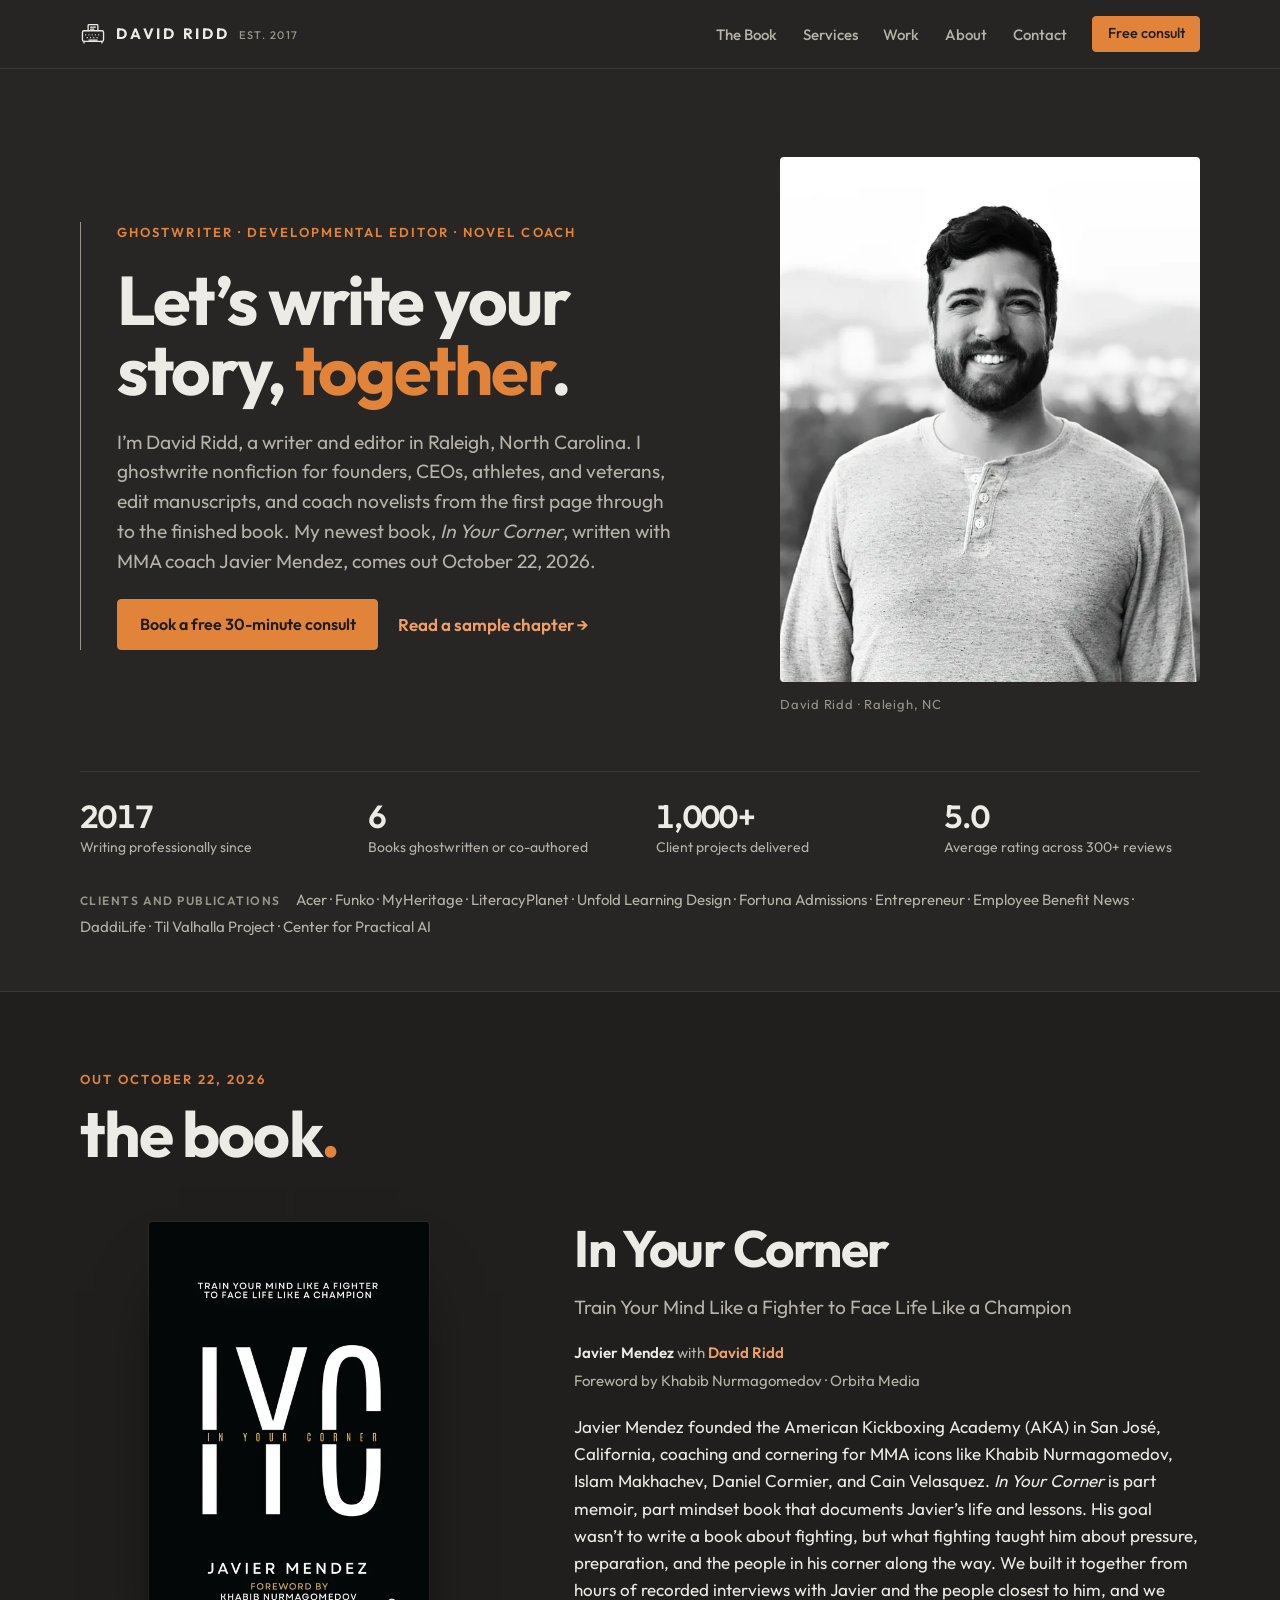
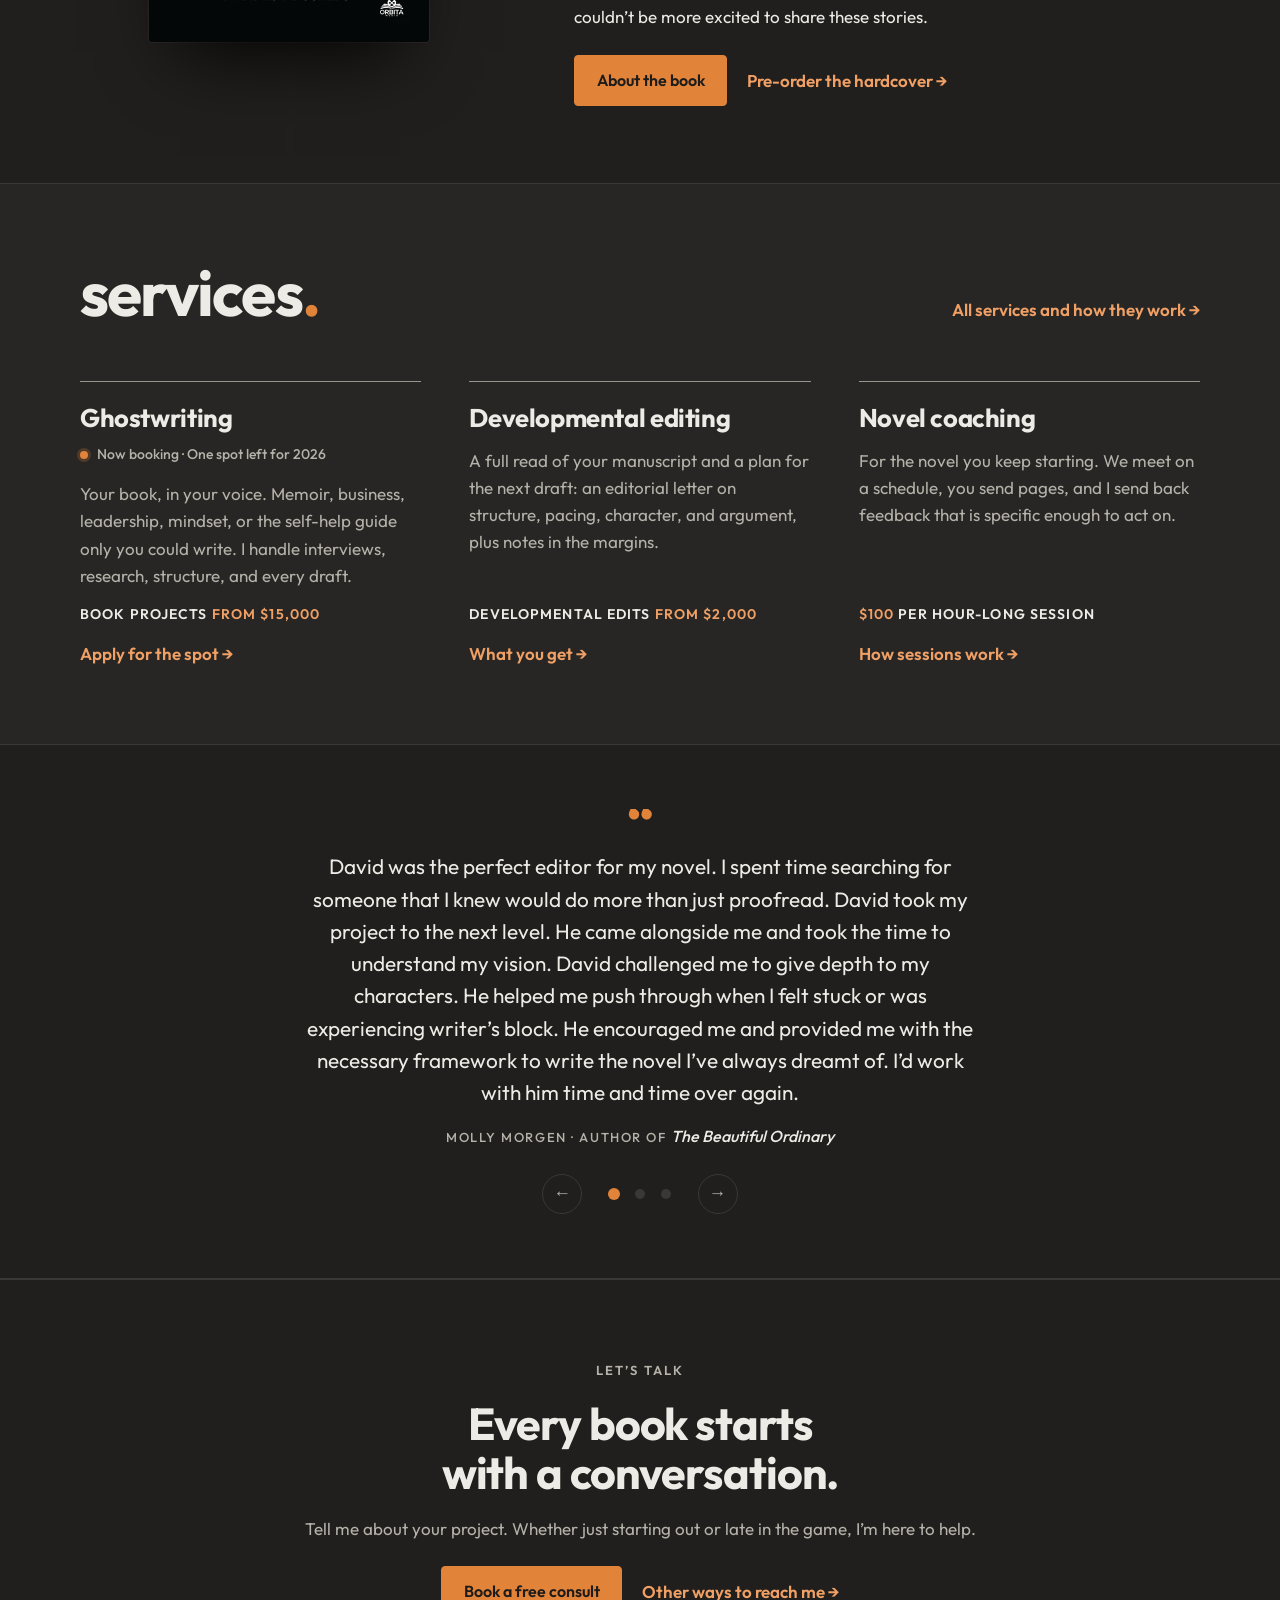
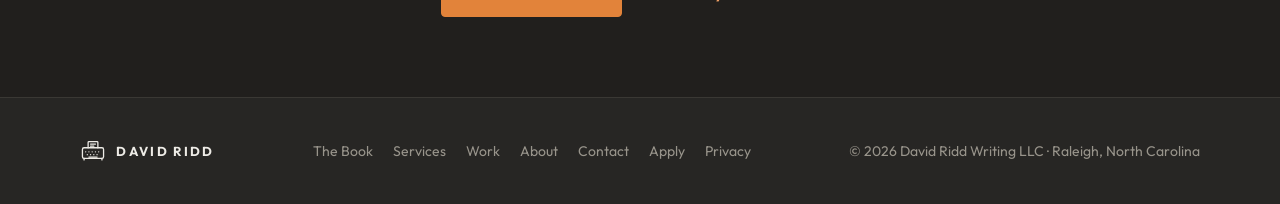
==== commit 24d77540: "add file" ====
--- a/index.html
+++ b/index.html
@@ -35,7 +35,7 @@
 
   <!-- The typeface is self-hosted: the site makes no third-party requests -->
   <link rel="preload" href="assets/fonts/Outfit.woff2" as="font" type="font/woff2" crossorigin>
-  <link rel="stylesheet" href="assets/styles.css?v=15">
+  <link rel="stylesheet" href="assets/styles.css?v=16">
   <script type="application/ld+json">
   {
     "@context": "https://schema.org",
@@ -69,7 +69,7 @@
   <a class="skip" href="#main">Skip to content</a>
   <header class="site-header">
     <nav class="wrap nav" aria-label="Main">
-      <a class="brand" href="./" aria-label="David Ridd, home">
+      <a class="brand" href="./">
         <svg viewBox="0 0 32 32" fill="none" stroke="currentColor" stroke-width="1.6" stroke-linecap="round" stroke-linejoin="round" aria-hidden="true" focusable="false">
           <path d="M10 12V5.5a1 1 0 0 1 1-1h10a1 1 0 0 1 1 1V12"/>
           <path d="M13 7.5h6M13 10h4"/>
@@ -110,8 +110,8 @@
           </div>
           <figure class="hero-photo">
             <picture>
-              <source type="image/webp" srcset="assets/headshot-600.webp 600w, assets/headshot-1200.webp 1200w" sizes="(max-width: 820px) 300px, 420px">
-              <img src="assets/headshot-600.jpg" srcset="assets/headshot-600.jpg 600w, assets/headshot-1200.jpg 1200w" sizes="(max-width: 820px) 300px, 420px" width="600" height="769" alt="David Ridd, smiling, in a grey henley with a city skyline out of focus behind him" fetchpriority="high">
+              <source type="image/webp" srcset="assets/headshot-600.webp 600w, assets/headshot-900.webp 900w, assets/headshot-1200.webp 1200w" sizes="(max-width: 820px) 300px, 420px">
+              <img src="assets/headshot-600.jpg" srcset="assets/headshot-600.jpg 600w, assets/headshot-900.jpg 900w, assets/headshot-1200.jpg 1200w" sizes="(max-width: 820px) 300px, 420px" width="600" height="769" alt="David Ridd, smiling, in a grey henley with a city skyline out of focus behind him" fetchpriority="high">
             </picture>
             <figcaption>David Ridd &middot; Raleigh, NC</figcaption>
           </figure>
@@ -248,11 +248,11 @@
         </svg>
         <span>David Ridd</span>
       </a>
-      <ul class="footer-links"><li><a href="book/">The Book</a></li><li><a href="services/">Services</a></li><li><a href="work/">Work</a></li><li><a href="about/">About</a></li><li><a href="contact/">Contact</a></li><li><a href="apply/">Apply</a></li></ul>
+      <ul class="footer-links"><li><a href="book/">The Book</a></li><li><a href="services/">Services</a></li><li><a href="work/">Work</a></li><li><a href="about/">About</a></li><li><a href="contact/">Contact</a></li><li><a href="apply/">Apply</a></li><li><a href="privacy/">Privacy</a></li></ul>
       <p>&copy; 2026 David Ridd Writing LLC &middot; Raleigh, North Carolina</p>
     </div>
   </footer>
 
-  <script src="assets/site.js?v=15" defer></script>
+  <script src="assets/site.js?v=16" defer></script>
 </body>
 </html>
--- a/assets/styles.css
+++ b/assets/styles.css
@@ -236,7 +236,7 @@
 /* ---------- Services ---------- */
 .services { display: grid; grid-template-columns: repeat(3, minmax(0, 1fr)); gap: clamp(1.5rem, 4vw, 3rem); }
 .service { border-top: 1px solid var(--ink-3); padding-top: 1.4rem; display: grid; grid-template-rows: auto 1fr auto auto; gap: .9rem; align-content: start; min-width: 0; }
-.service h3 { font-size: 1.6rem; }
+.service h2, .service h3 { font-size: 1.6rem; }
 .service p { color: var(--ink-2); }
 .service .price { font-size: .875rem; font-weight: 600; letter-spacing: .08em; text-transform: uppercase; color: var(--ink); }
 .service .price span { color: var(--accent-2); }
@@ -276,7 +276,7 @@
 /* ---------- FAQ ---------- */
 .faq { display: grid; gap: 0; max-width: 60rem; border-top: 1px solid var(--rule); }
 .faq div { display: grid; grid-template-columns: minmax(0, .9fr) minmax(0, 1.4fr); gap: .5rem 2.5rem; padding: 1.25rem 0; border-bottom: 1px solid var(--rule); }
-.faq h3 { font-size: 1.15rem; font-weight: 600; }
+.faq h2, .faq h3 { font-size: 1.15rem; font-weight: 600; }
 .faq p { color: var(--ink-2); }
 @media (max-width: 720px) { .faq div { grid-template-columns: 1fr; } }
 
@@ -293,10 +293,11 @@
 .js .carousel-nav[data-count]:not([data-count="1"]) { display: flex; }
 .c-btn { background: none; border: 1px solid var(--rule); color: var(--ink-2); width: 40px; height: 40px; border-radius: 50%; cursor: pointer; font-size: 1.1rem; line-height: 1; display: grid; place-items: center; transition: border-color .15s ease, color .15s ease; }
 .c-btn:hover { border-color: var(--accent); color: var(--accent-2); }
-.dots { display: flex; gap: .6rem; }
-.dots button { width: 10px; height: 10px; border-radius: 50%; border: 0; padding: 0; background: var(--rule); cursor: pointer; transition: background-color .15s ease, transform .15s ease; }
-.dots button[aria-selected="true"] { background: var(--accent); transform: scale(1.2); }
-.dots button:hover { background: var(--ink-3); }
+.dots { display: flex; gap: .1rem; }
+.dots button { width: 24px; height: 24px; border-radius: 50%; border: 0; padding: 0; background: transparent; cursor: pointer; display: grid; place-items: center; }
+.dots button::before { content: ""; width: 10px; height: 10px; border-radius: 50%; background: var(--rule); transition: background-color .15s ease, transform .15s ease; }
+.dots button[aria-selected="true"]::before { background: var(--accent); transform: scale(1.2); }
+.dots button:hover::before { background: var(--ink-3); }
 .visually-hidden { position: absolute; width: 1px; height: 1px; overflow: hidden; clip: rect(0 0 0 0); clip-path: inset(50%); white-space: nowrap; }
 .quote { max-width: 62ch; margin: 0 auto; text-align: center; display: grid; gap: 1rem; justify-items: center; }
 .quote .mark { font-size: 3.5rem; line-height: .45; color: var(--accent); font-weight: 700; }
@@ -313,12 +314,12 @@
   padding: 1.5rem 0; border-bottom: 1px solid var(--rule);
 }
 .work .role { font-size: .8125rem; font-weight: 600; letter-spacing: .12em; text-transform: uppercase; color: var(--accent); padding-top: .3rem; }
-.work h3 { font-size: 1.35rem; line-height: 1.25; font-weight: 600; letter-spacing: -0.01em; }
-.work h3 span { font-size: .9375rem; color: var(--ink-2); font-style: normal; font-weight: 400; display: block; margin-top: .3rem; letter-spacing: 0; }
+.work h2 { font-size: 1.35rem; line-height: 1.25; font-weight: 600; letter-spacing: -0.01em; }
+.work h2 span { font-size: .9375rem; color: var(--ink-2); font-style: normal; font-weight: 400; display: block; margin-top: .3rem; letter-spacing: 0; }
 .work p { color: var(--ink-2); margin-top: .55rem; max-width: var(--measure); }
-.work h3 a { color: var(--ink); text-decoration: none; }
-.work h3 a::after { content: " \2197"; font-size: .7em; color: var(--accent); font-style: normal; }
-.work h3 a:hover { color: var(--accent-2); text-decoration: underline; }
+.work h2 a { color: var(--ink); text-decoration: none; }
+.work h2 a::after { content: " \2197"; font-size: .7em; color: var(--accent); font-style: normal; }
+.work h2 a:hover { color: var(--accent-2); text-decoration: underline; }
 @media (max-width: 720px) { .work li { grid-template-columns: 1fr; gap: .35rem; } }
 
 /* ---------- Own writing ---------- */
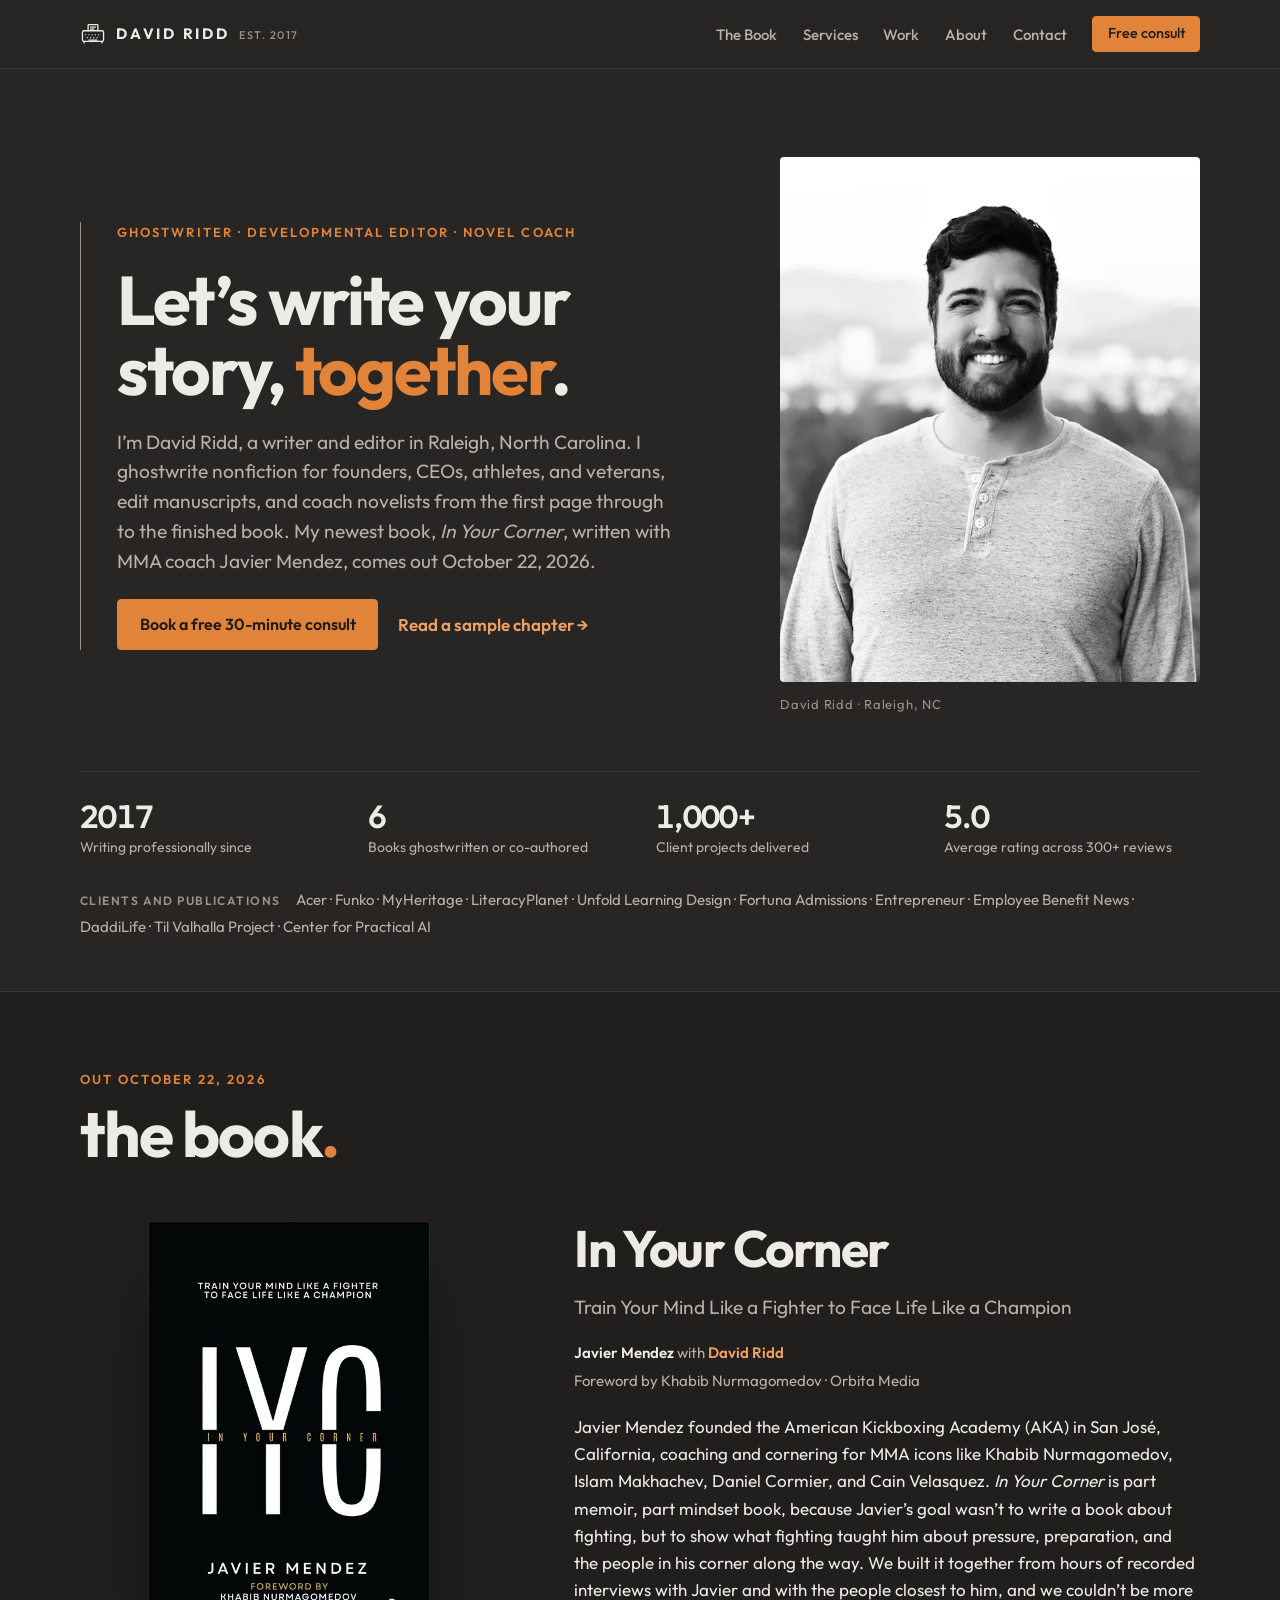
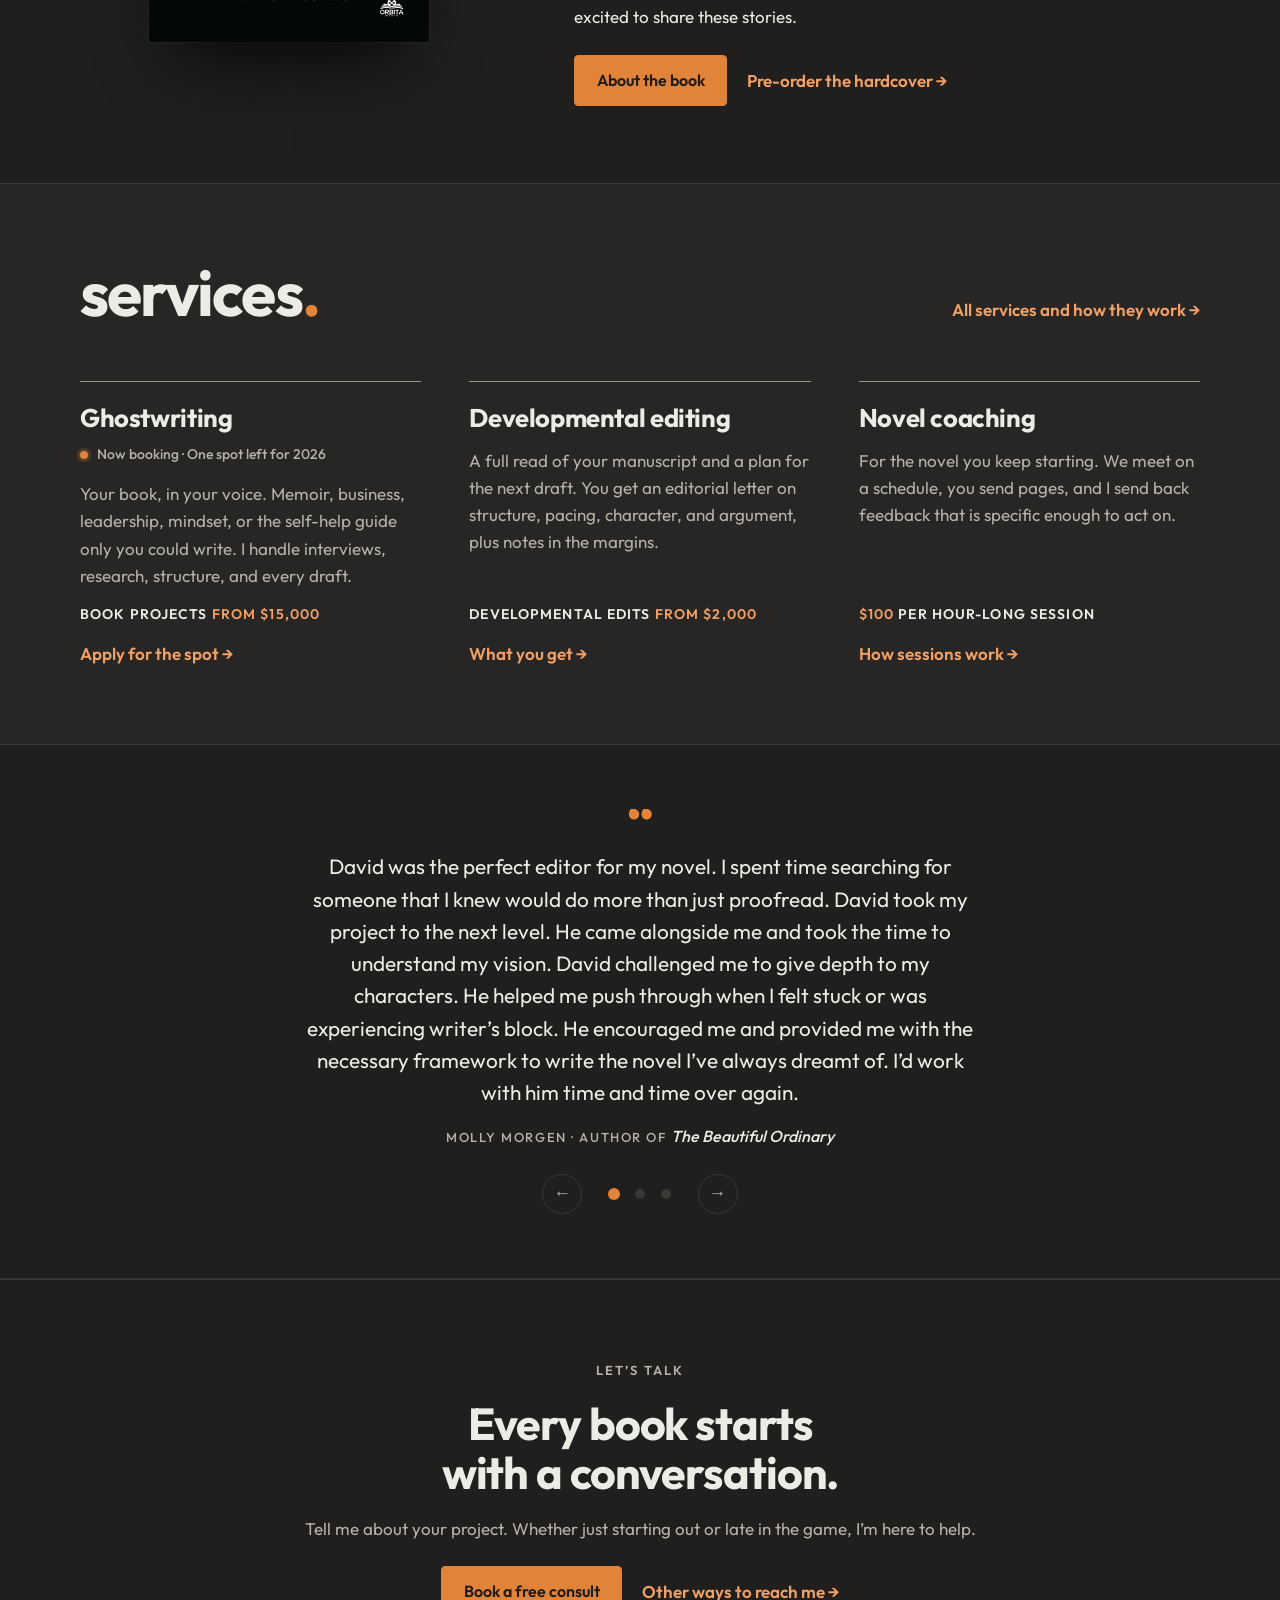
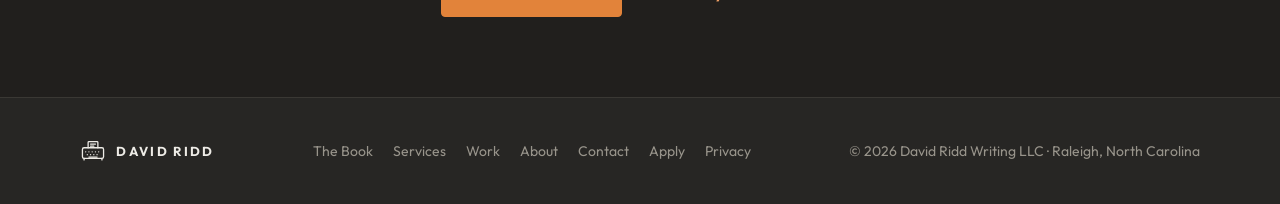
==== commit 834338fb: "add file" ====
--- a/index.html
+++ b/index.html
@@ -147,7 +147,7 @@
               <p class="credit"><strong>Javier Mendez</strong> with <em>David Ridd</em></p>
               <p>Foreword by Khabib Nurmagomedov &middot; Orbita Media</p>
             </div>
-            <p>Javier Mendez founded the American Kickboxing Academy (AKA) in San Jos&eacute;, California, coaching and cornering for MMA icons like Khabib Nurmagomedov, Islam Makhachev, Daniel Cormier, and Cain Velasquez. <em>In Your Corner</em> is part memoir, part mindset book that documents Javier&rsquo;s life and lessons. His goal wasn&rsquo;t to write a book about fighting, but what fighting taught him about pressure, preparation, and the people in his corner along the way. We built it together from hours of recorded interviews with Javier and the people closest to him, and we couldn&rsquo;t be more excited to share these stories.</p>
+            <p>Javier Mendez founded the American Kickboxing Academy (AKA) in San Jos&eacute;, California, coaching and cornering for MMA icons like Khabib Nurmagomedov, Islam Makhachev, Daniel Cormier, and Cain Velasquez. <em>In Your Corner</em> is part memoir, part mindset book, because Javier&rsquo;s goal wasn&rsquo;t to write a book about fighting, but to show what fighting taught him about pressure, preparation, and the people in his corner along the way. We built it together from hours of recorded interviews with Javier and with the people closest to him, and we couldn&rsquo;t be more excited to share these stories.</p>
             <div class="book-actions">
               <a class="btn btn-primary" href="book/">About the book</a>
               <a class="arrow-link" href="https://inyourcornerbook.com/" target="_blank" rel="noopener">Pre-order the hardcover</a>
@@ -177,7 +177,7 @@
           </article>
           <article class="service">
             <h3>Developmental editing</h3>
-            <p>A full read of your manuscript and a plan for the next draft: an editorial letter on structure, pacing, character, and argument, plus notes in the margins.</p>
+            <p>A full read of your manuscript and a plan for the next draft. You get an editorial letter on structure, pacing, character, and argument, plus notes in the margins.</p>
             <p class="price">Developmental edits <span>from $2,000</span></p>
             <a class="arrow-link" href="services/#editing">What you get</a>
           </article>
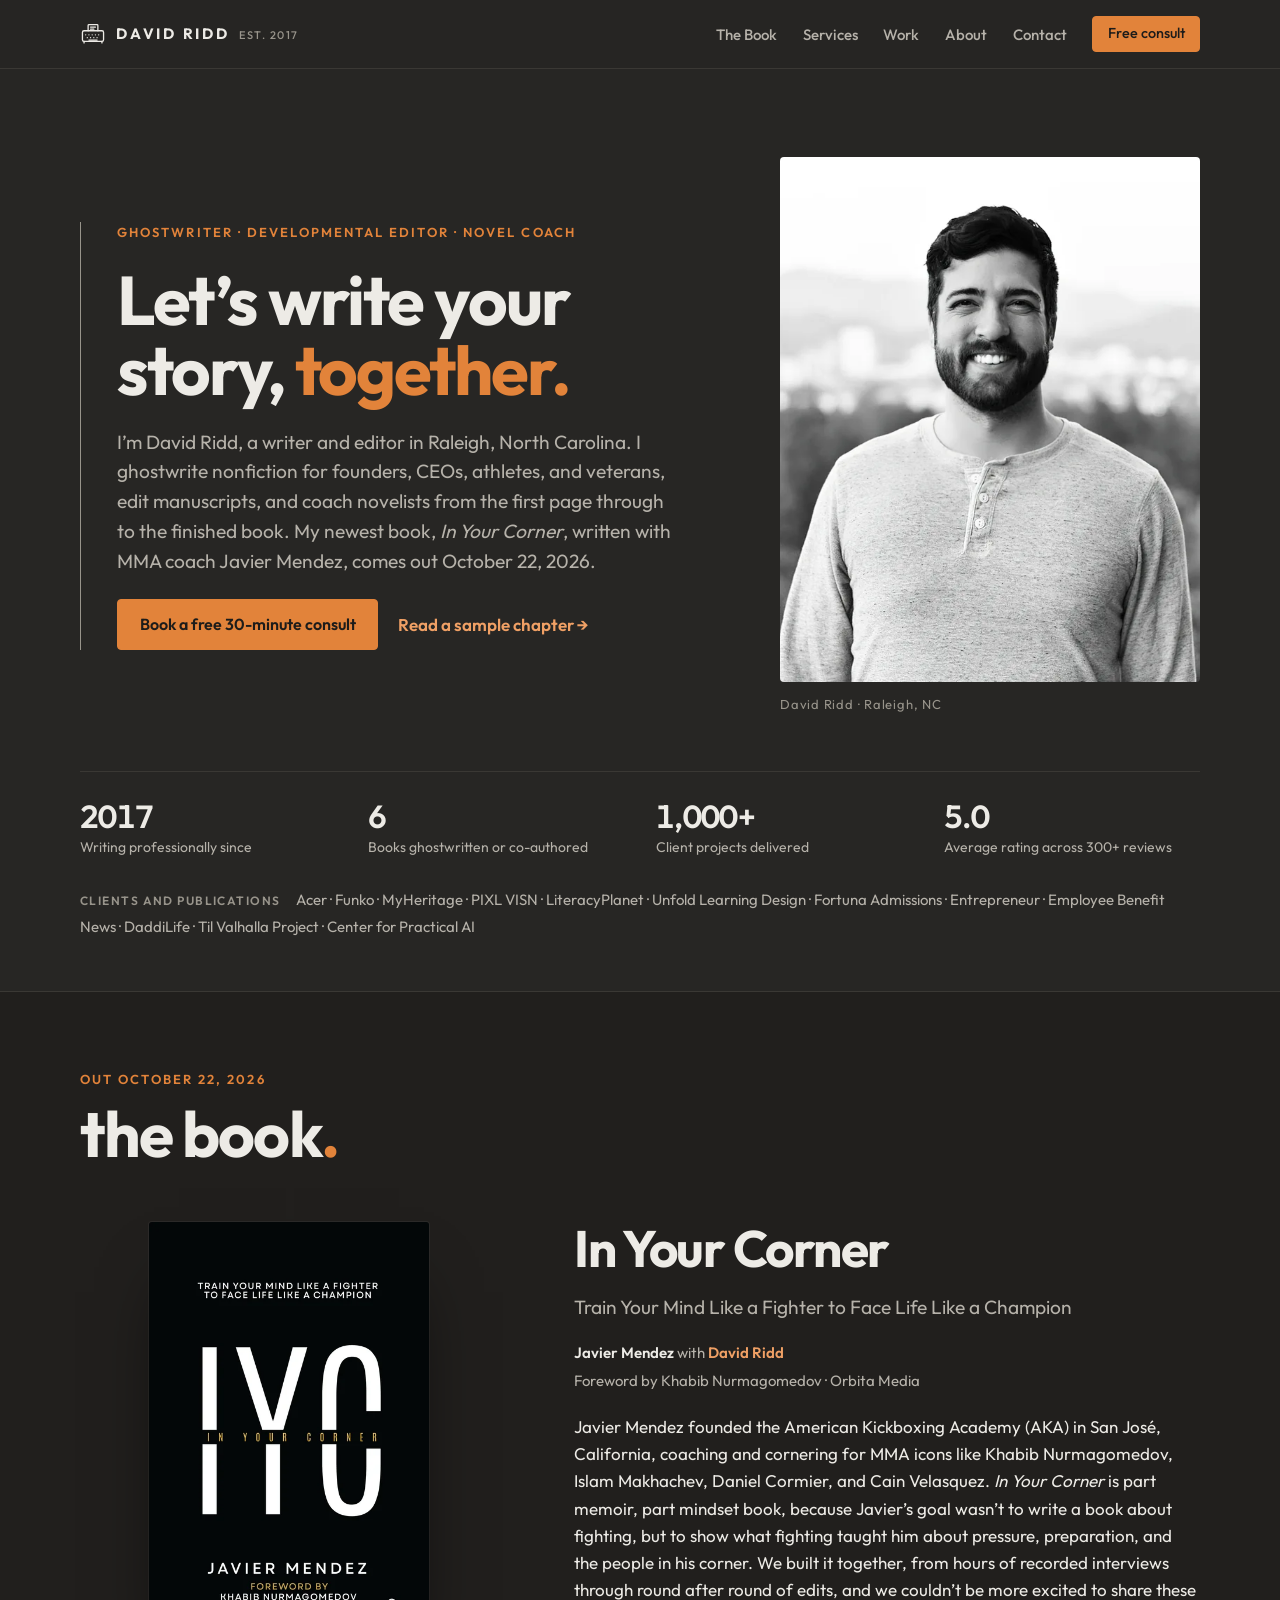
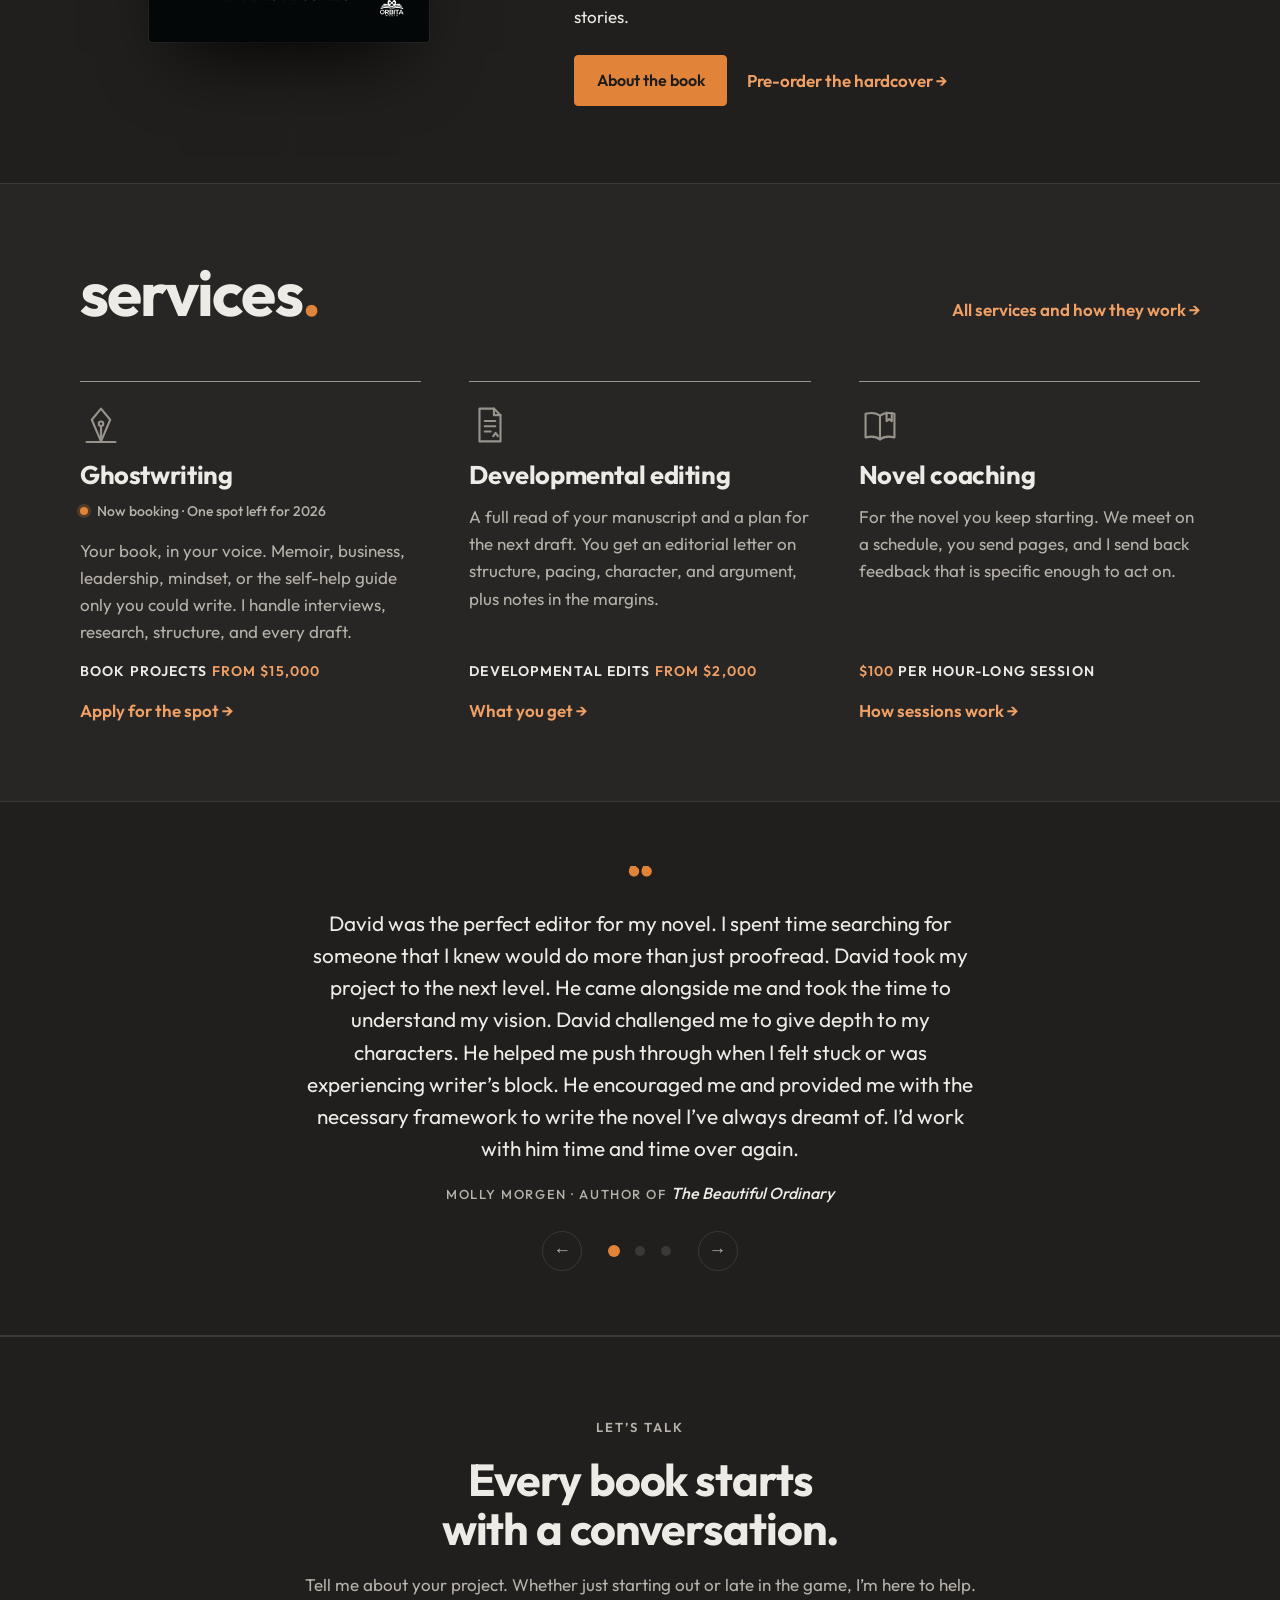
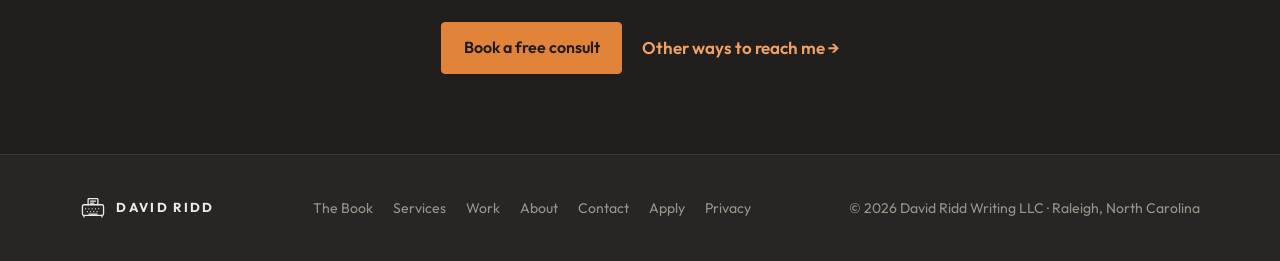
==== commit ae665bac: "add files" ====
--- a/index.html
+++ b/index.html
@@ -35,7 +35,7 @@
 
   <!-- The typeface is self-hosted: the site makes no third-party requests -->
   <link rel="preload" href="assets/fonts/Outfit.woff2" as="font" type="font/woff2" crossorigin>
-  <link rel="stylesheet" href="assets/styles.css?v=16">
+  <link rel="stylesheet" href="assets/styles.css?v=20">
   <script type="application/ld+json">
   {
     "@context": "https://schema.org",
@@ -52,7 +52,7 @@
         "address": { "@type": "PostalAddress", "addressLocality": "Raleigh", "addressRegion": "NC", "addressCountry": "US" },
         "alumniOf": { "@type": "CollegeOrUniversity", "name": "Appalachian State University" },
         "knowsLanguage": ["en", "es"],
-        "sameAs": ["https://www.linkedin.com/in/david-riddleberger-ii-784300b7/", "https://www.fiverr.com/davidridd1", "https://www.instagram.com/riddwrites/", "https://www.amazon.com/stores/David-Ridd/author/B06WVLKZYP"]
+        "sameAs": ["https://www.linkedin.com/in/david-riddleberger-ii-784300b7/", "https://www.fiverr.com/davidridd1", "https://www.instagram.com/david.ridd/", "https://www.amazon.com/stores/David-Ridd/author/B06WVLKZYP"]
       },
       {
         "@type": "WebSite",
@@ -101,7 +101,7 @@
         <div class="hero-grid">
           <div class="hero-text">
             <p class="eyebrow">Ghostwriter &middot; Developmental editor &middot; Novel coach</p>
-            <h1 id="hero-title">Let&rsquo;s write your story, <span class="hl">together</span>.</h1>
+            <h1 id="hero-title">Let&rsquo;s write your story, <span class="hl">together.</span></h1>
             <p class="lead">I&rsquo;m David Ridd, a writer and editor in Raleigh, North Carolina. I ghostwrite nonfiction for founders, CEOs, athletes, and veterans, edit manuscripts, and coach novelists from the first page through to the finished book. My newest book, <em>In Your Corner</em>, written with MMA coach Javier Mendez, comes out October 22, 2026.</p>
             <div class="hero-actions">
               <a class="btn btn-primary" href="https://calendly.com/davidriddwriting" target="_blank" rel="noopener">Book a free 30-minute consult</a>
@@ -123,7 +123,7 @@
           <div><dt>1,000+</dt><dd>Client projects delivered</dd></div>
           <div><dt>5.0</dt><dd>Average rating across 300+ reviews</dd></div>
         </dl>
-        <p class="clients"><span>Clients and publications</span> Acer &middot; Funko &middot; MyHeritage &middot; LiteracyPlanet &middot; Unfold Learning Design &middot; Fortuna Admissions &middot; Entrepreneur &middot; Employee Benefit News &middot; DaddiLife &middot; Til Valhalla Project &middot; Center for Practical AI</p>
+        <p class="clients"><span>Clients and publications</span> Acer &middot; Funko &middot; MyHeritage &middot; PIXL VISN &middot; LiteracyPlanet &middot; Unfold Learning Design &middot; Fortuna Admissions &middot; Entrepreneur &middot; Employee Benefit News &middot; DaddiLife &middot; Til Valhalla Project &middot; Center for Practical AI</p>
       </div>
     </section>
 
@@ -147,7 +147,7 @@
               <p class="credit"><strong>Javier Mendez</strong> with <em>David Ridd</em></p>
               <p>Foreword by Khabib Nurmagomedov &middot; Orbita Media</p>
             </div>
-            <p>Javier Mendez founded the American Kickboxing Academy (AKA) in San Jos&eacute;, California, coaching and cornering for MMA icons like Khabib Nurmagomedov, Islam Makhachev, Daniel Cormier, and Cain Velasquez. <em>In Your Corner</em> is part memoir, part mindset book, because Javier&rsquo;s goal wasn&rsquo;t to write a book about fighting, but to show what fighting taught him about pressure, preparation, and the people in his corner along the way. We built it together from hours of recorded interviews with Javier and with the people closest to him, and we couldn&rsquo;t be more excited to share these stories.</p>
+            <p>Javier Mendez founded the American Kickboxing Academy (AKA) in San Jos&eacute;, California, coaching and cornering for MMA icons like Khabib Nurmagomedov, Islam Makhachev, Daniel Cormier, and Cain Velasquez. <em>In Your Corner</em> is part memoir, part mindset book, because Javier&rsquo;s goal wasn&rsquo;t to write a book about fighting, but to show what fighting taught him about pressure, preparation, and the people in his corner. We built it together, from hours of recorded interviews through round after round of edits, and we couldn&rsquo;t be more excited to share these stories.</p>
             <div class="book-actions">
               <a class="btn btn-primary" href="book/">About the book</a>
               <a class="arrow-link" href="https://inyourcornerbook.com/" target="_blank" rel="noopener">Pre-order the hardcover</a>
@@ -167,6 +167,12 @@
         </div>
         <div class="services">
           <article class="service">
+            <span class="s-icon" aria-hidden="true"><svg viewBox="0 0 32 32" fill="none" stroke="currentColor" stroke-width="1.6" stroke-linecap="round" stroke-linejoin="round" aria-hidden="true" focusable="false">
+              <path d="M16 3.5 23 12l-7 16.5L9 12z"/>
+              <path d="M16 28.5V17.6"/>
+              <circle cx="16" cy="15" r="1.7"/>
+              <path d="M5 29h22"/>
+            </svg></span>
             <h3>Ghostwriting</h3>
             <div class="body">
               <p class="avail">Now booking &middot; One spot left for 2026</p>
@@ -176,12 +182,23 @@
             <a class="arrow-link" href="apply/">Apply for the spot</a>
           </article>
           <article class="service">
+            <span class="s-icon" aria-hidden="true"><svg viewBox="0 0 32 32" fill="none" stroke="currentColor" stroke-width="1.6" stroke-linecap="round" stroke-linejoin="round" aria-hidden="true" focusable="false">
+              <path d="M8 3.5h11l5 5v20H8z"/>
+              <path d="M19 3.5v5h5"/>
+              <path d="M12 13h8M12 17h8M12 21h4.5"/>
+              <path d="M18.5 24.5l1.75-2.5 1.75 2.5"/>
+            </svg></span>
             <h3>Developmental editing</h3>
             <p>A full read of your manuscript and a plan for the next draft. You get an editorial letter on structure, pacing, character, and argument, plus notes in the margins.</p>
             <p class="price">Developmental edits <span>from $2,000</span></p>
             <a class="arrow-link" href="services/#editing">What you get</a>
           </article>
           <article class="service">
+            <span class="s-icon" aria-hidden="true"><svg viewBox="0 0 32 32" fill="none" stroke="currentColor" stroke-width="1.6" stroke-linecap="round" stroke-linejoin="round" aria-hidden="true" focusable="false">
+              <path d="M16 9c-2.5-2.2-6.5-2.7-11-1.5v18c4.5-1.2 8.5-.7 11 1.5 2.5-2.2 6.5-2.7 11-1.5v-18C22.5 6.3 18.5 6.8 16 9z"/>
+              <path d="M16 9v18"/>
+              <path d="M21 6.6v6.4l2-1.5 2 1.5V6.9"/>
+            </svg></span>
             <h3>Novel coaching</h3>
             <p>For the novel you keep starting. We meet on a schedule, you send pages, and I send back feedback that is specific enough to act on.</p>
             <p class="price"><span>$100</span> per hour-long session</p>
@@ -253,6 +270,6 @@
     </div>
   </footer>
 
-  <script src="assets/site.js?v=16" defer></script>
+  <script src="assets/site.js?v=20" defer></script>
 </body>
 </html>
--- a/assets/styles.css
+++ b/assets/styles.css
@@ -235,7 +235,11 @@
 
 /* ---------- Services ---------- */
 .services { display: grid; grid-template-columns: repeat(3, minmax(0, 1fr)); gap: clamp(1.5rem, 4vw, 3rem); }
-.service { border-top: 1px solid var(--ink-3); padding-top: 1.4rem; display: grid; grid-template-rows: auto 1fr auto auto; gap: .9rem; align-content: start; min-width: 0; }
+.service { border-top: 1px solid var(--ink-3); padding-top: 1.4rem; display: grid; grid-template-rows: auto auto 1fr auto auto; gap: .9rem; align-content: start; min-width: 0; transition: border-color .25s ease; }
+.service:hover, .service:focus-within { border-top-color: var(--accent); }
+.s-icon { display: block; width: 42px; height: 42px; color: var(--ink-3); transition: color .25s ease, transform .25s ease; }
+.s-icon svg { width: 100%; height: 100%; display: block; }
+.service:hover .s-icon, .service:focus-within .s-icon { color: var(--accent); transform: translateY(-3px); }
 .service h2, .service h3 { font-size: 1.6rem; }
 .service p { color: var(--ink-2); }
 .service .price { font-size: .875rem; font-weight: 600; letter-spacing: .08em; text-transform: uppercase; color: var(--ink); }
@@ -308,6 +312,25 @@
 .quote figcaption a:hover { color: var(--accent-2); text-decoration: underline; }
 
 /* ---------- Work ---------- */
+/* ---------- The shelf (Work page) ---------- */
+.shelf { list-style: none; display: flex; flex-wrap: wrap; gap: 3rem 1.5rem; padding: 1rem .75rem 0; margin: 0 -.75rem; }
+.shelf li { position: relative; flex: none; width: calc(20% - 1.2rem); }
+.shelf li::after { content: ""; position: absolute; left: -.75rem; right: -.75rem; top: 260px; height: 2px; background: var(--ink-3); }
+.shelf a { display: grid; grid-template-rows: 260px auto; gap: 1rem; text-decoration: none; color: var(--ink-2); }
+.shelf .cover { position: relative; z-index: 1; align-self: end; justify-self: center; max-height: 260px; max-width: 100%; width: auto; height: auto; display: block; border-radius: 2px; box-shadow: 0 10px 18px -8px rgba(0, 0, 0, .7); transition: transform .3s cubic-bezier(.2, .7, .2, 1), box-shadow .3s ease; }
+.shelf picture.cover img { max-height: 260px; max-width: 100%; width: auto; height: auto; display: block; border-radius: 2px; }
+.shelf .cover-plain { height: 260px; }
+.shelf .cover-plain { width: 100%; display: grid; align-content: end; gap: .4rem; padding: 1rem .9rem; background: linear-gradient(90deg, #3b3934 0, #46433d 9px, #2f2d2a 11px, #34322e 100%); border: 1px solid var(--rule); color: var(--ink); }
+.shelf .cover-plain .t { font-weight: 700; font-size: .95rem; line-height: 1.15; letter-spacing: -0.01em; text-wrap: balance; }
+.shelf .cover-plain .a { font-size: .6875rem; letter-spacing: .1em; text-transform: uppercase; color: var(--ink-3); }
+.shelf a:hover .cover, .shelf a:focus-visible .cover { transform: translateY(-12px) rotate(-1.5deg); box-shadow: 0 26px 32px -12px rgba(0, 0, 0, .75); }
+.shelf .cap { font-size: .875rem; line-height: 1.35; }
+.shelf .cap strong { display: block; color: var(--ink); font-weight: 600; transition: color .2s ease; }
+.shelf .cap .role { display: block; font-size: .6875rem; font-weight: 600; letter-spacing: .1em; text-transform: uppercase; color: var(--accent); margin: .2rem 0 .15rem; }
+.shelf a:hover .cap strong, .shelf a:focus-visible .cap strong { color: var(--accent-2); }
+@media (prefers-reduced-motion: reduce) { .shelf a:hover .cover, .shelf a:focus-visible .cover { transform: none; } }
+@media (max-width: 640px) { .shelf { gap: 2.25rem 1rem; } .shelf li { width: calc(50% - .5rem); } .shelf li::after { left: -.5rem; right: -.5rem; } }
+
 .work { list-style: none; border-top: 1px solid var(--rule); }
 .work li {
   display: grid; grid-template-columns: 200px minmax(0, 1fr); gap: .5rem 2.5rem;
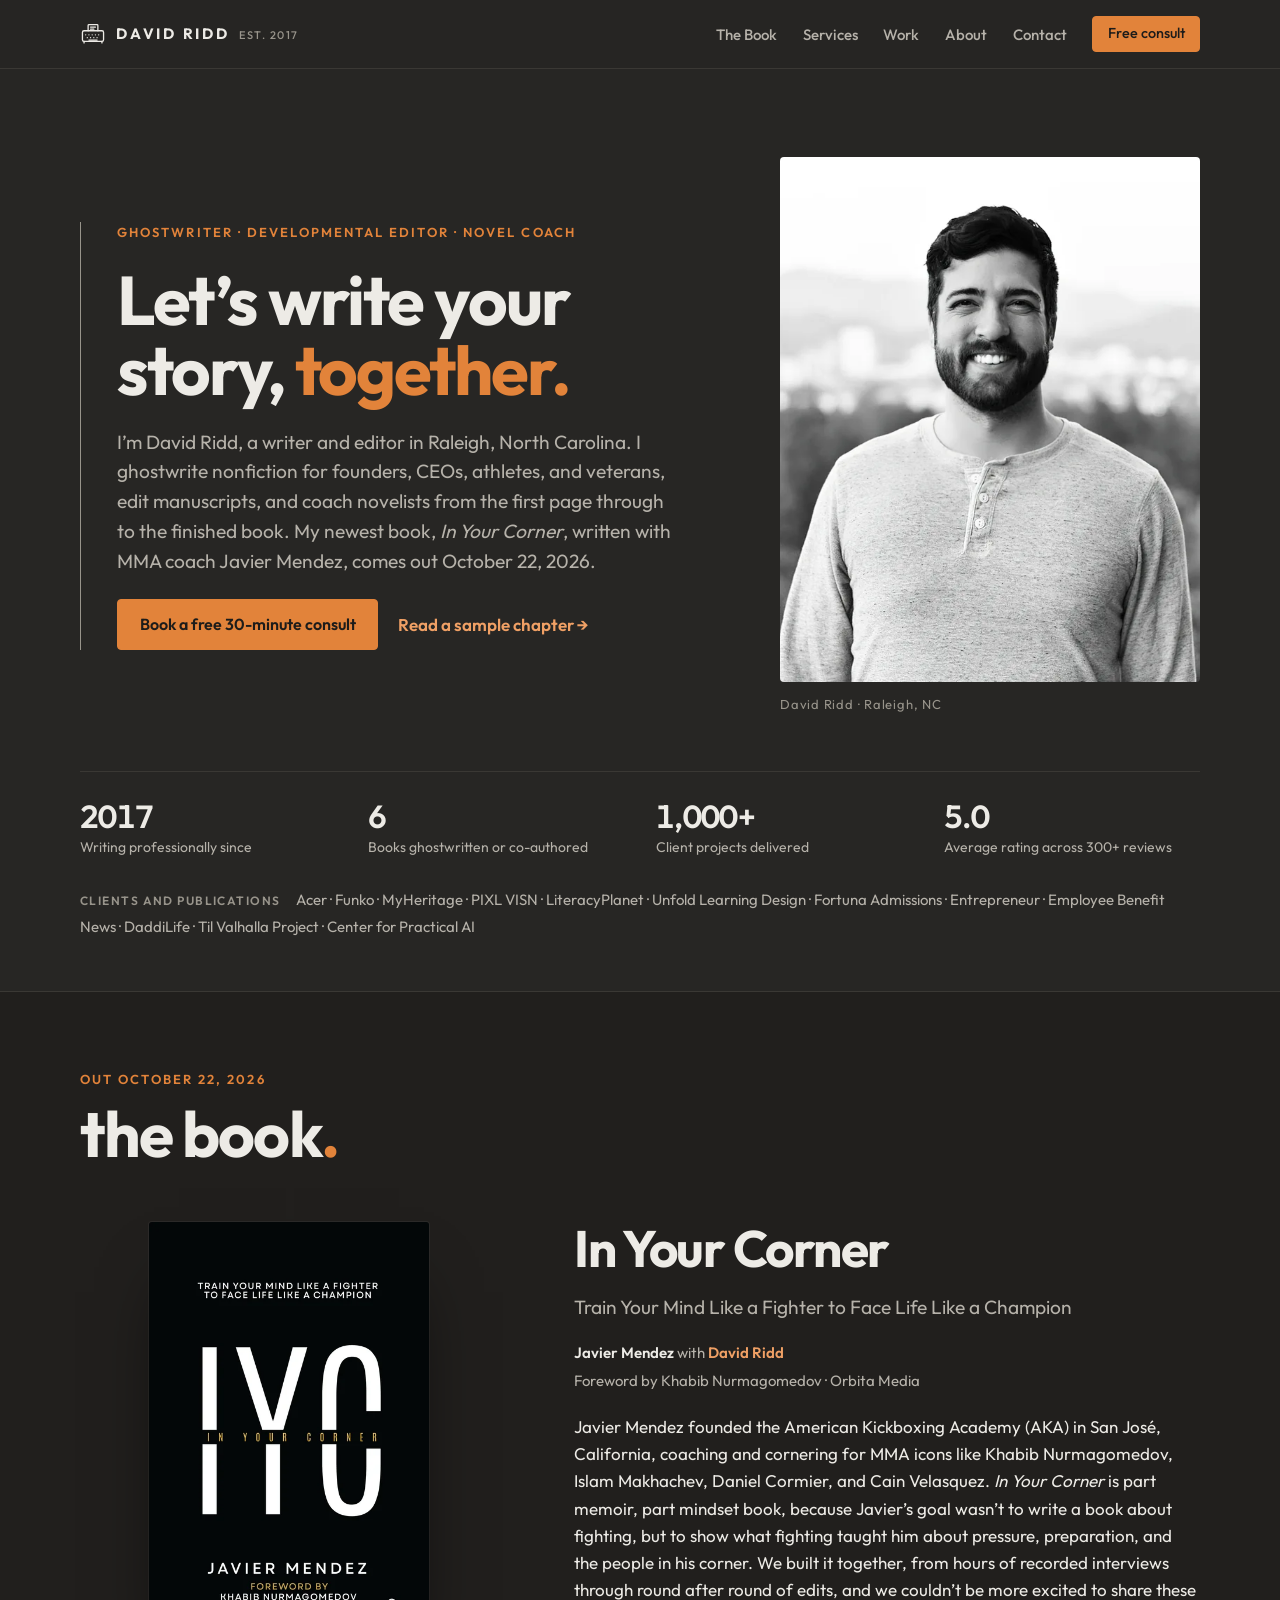
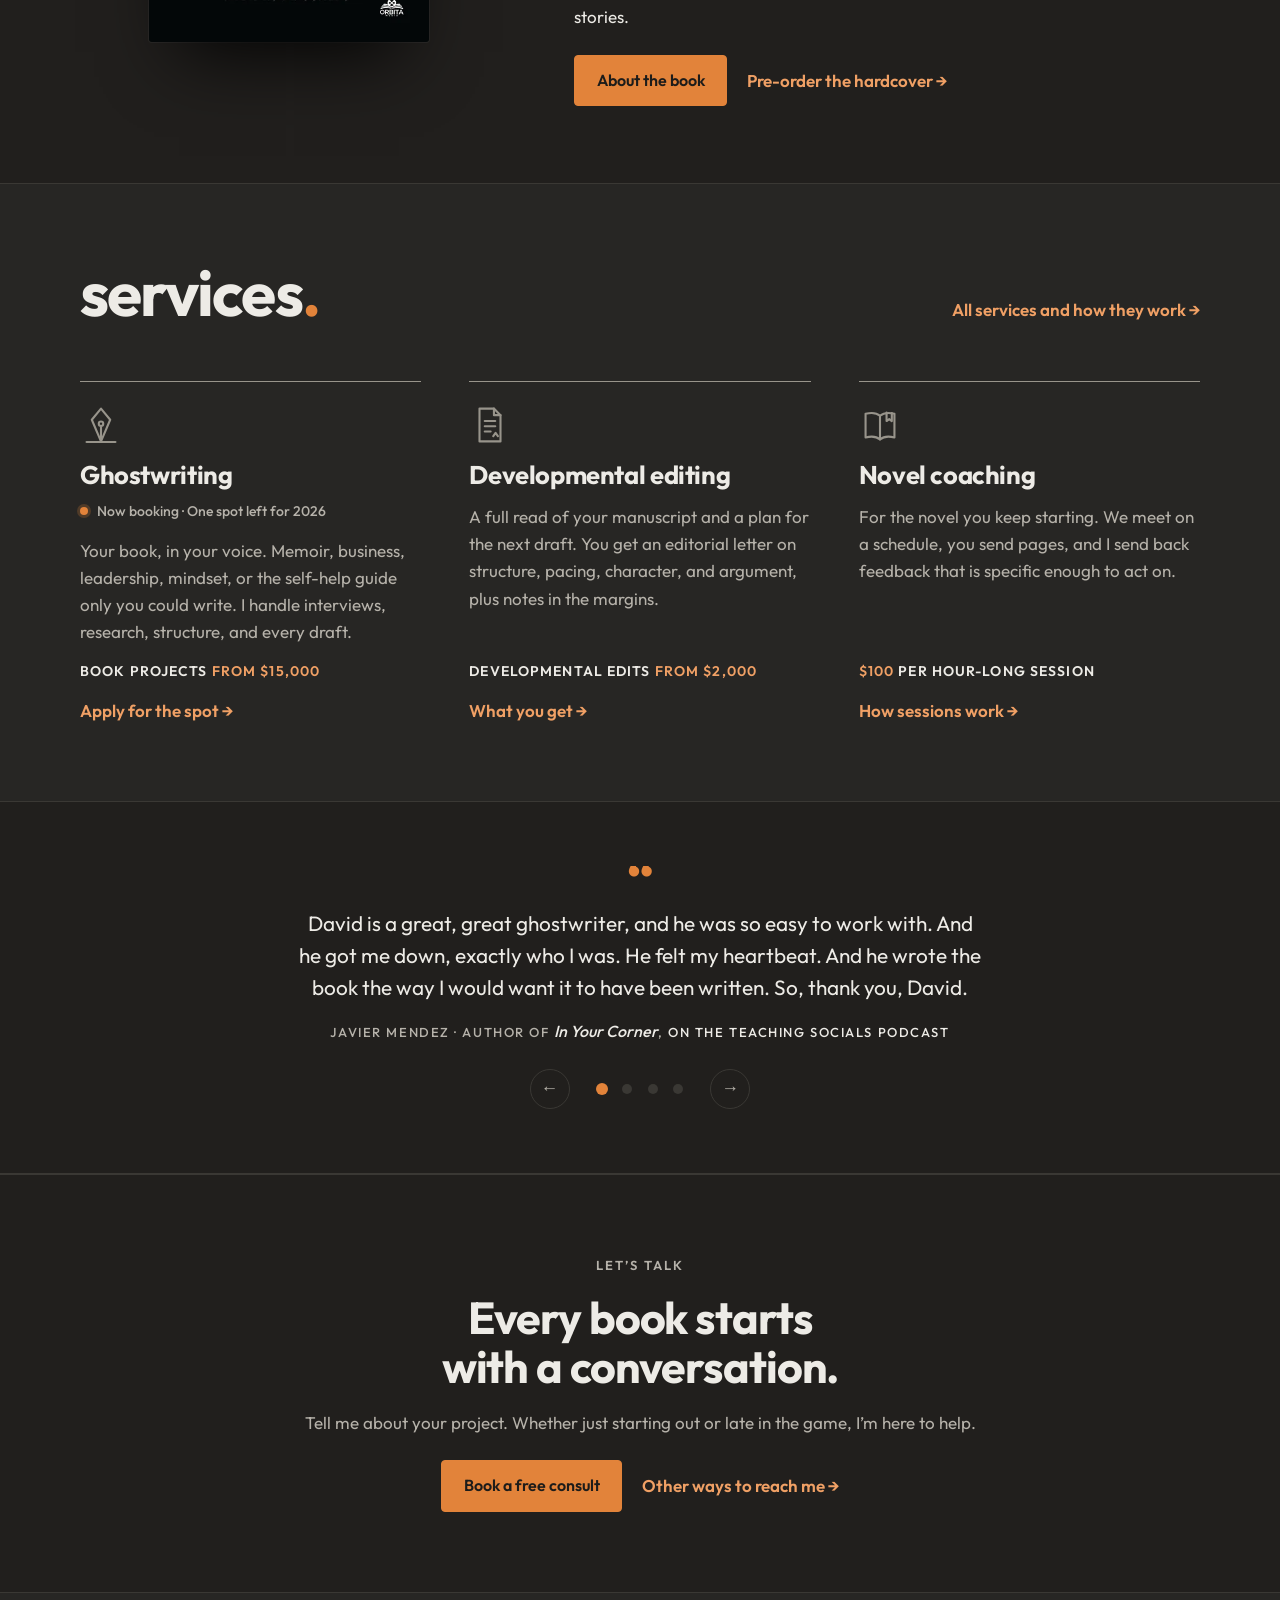
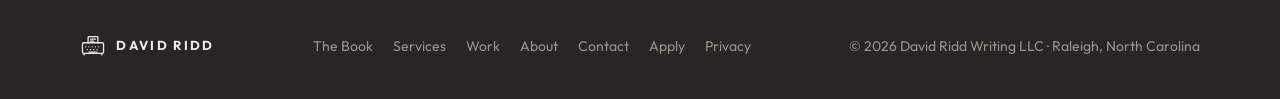
==== commit f970fdf1: "add file" ====
--- a/index.html
+++ b/index.html
@@ -35,7 +35,7 @@
 
   <!-- The typeface is self-hosted: the site makes no third-party requests -->
   <link rel="preload" href="assets/fonts/Outfit.woff2" as="font" type="font/woff2" crossorigin>
-  <link rel="stylesheet" href="assets/styles.css?v=20">
+  <link rel="stylesheet" href="assets/styles.css?v=22">
   <script type="application/ld+json">
   {
     "@context": "https://schema.org",
@@ -215,6 +215,11 @@
           <div class="slides">
             <figure class="quote">
               <span class="mark" aria-hidden="true">&ldquo;</span>
+              <blockquote>David is a great, great ghostwriter, and he was so easy to work with. And he got me down, exactly who I was. He felt my heartbeat. And he wrote the book the way I would want it to have been written. So, thank you, David.</blockquote>
+              <figcaption>Javier Mendez &middot; author of <em>In Your Corner</em>, <a href="https://www.youtube.com/watch?v=RgOPtezeDZw&t=4066s" target="_blank" rel="noopener">on the Teaching Socials podcast</a></figcaption>
+            </figure>
+            <figure class="quote">
+              <span class="mark" aria-hidden="true">&ldquo;</span>
               <blockquote>David was the perfect editor for my novel. I spent time searching for someone that I knew would do more than just proofread. David took my project to the next level. He came alongside me and took the time to understand my vision. David challenged me to give depth to my characters. He helped me push through when I felt stuck or was experiencing writer&rsquo;s block. He encouraged me and provided me with the necessary framework to write the novel I&rsquo;ve always dreamt of. I&rsquo;d work with him time and time over again.</blockquote>
               <figcaption>Molly Morgen &middot; author of <em>The Beautiful Ordinary</em></figcaption>
             </figure>
@@ -270,6 +275,6 @@
     </div>
   </footer>
 
-  <script src="assets/site.js?v=20" defer></script>
+  <script src="assets/site.js?v=22" defer></script>
 </body>
 </html>
--- a/assets/styles.css
+++ b/assets/styles.css
@@ -218,6 +218,9 @@
   font-size: 1.3rem; line-height: 1.4; color: var(--ink); font-weight: 500; letter-spacing: -0.01em;
 }
 .epigraph cite { display: block; margin-top: .5rem; font-style: normal; font-size: .8125rem; letter-spacing: .1em; text-transform: uppercase; color: var(--ink-3); font-weight: 500; }
+.epigraph cite a { color: var(--ink-3); }
+.epigraph cite a:hover { color: var(--accent-2); }
+.verdict { margin-top: clamp(2rem, 4vw, 3rem); max-width: 60rem; }
 .book-actions { display: flex; flex-wrap: wrap; gap: .8rem 1.25rem; align-items: center; margin-top: .25rem; }
 .book-teaser .book-cover { width: min(100%, 280px); }
 @media (max-width: 820px) {
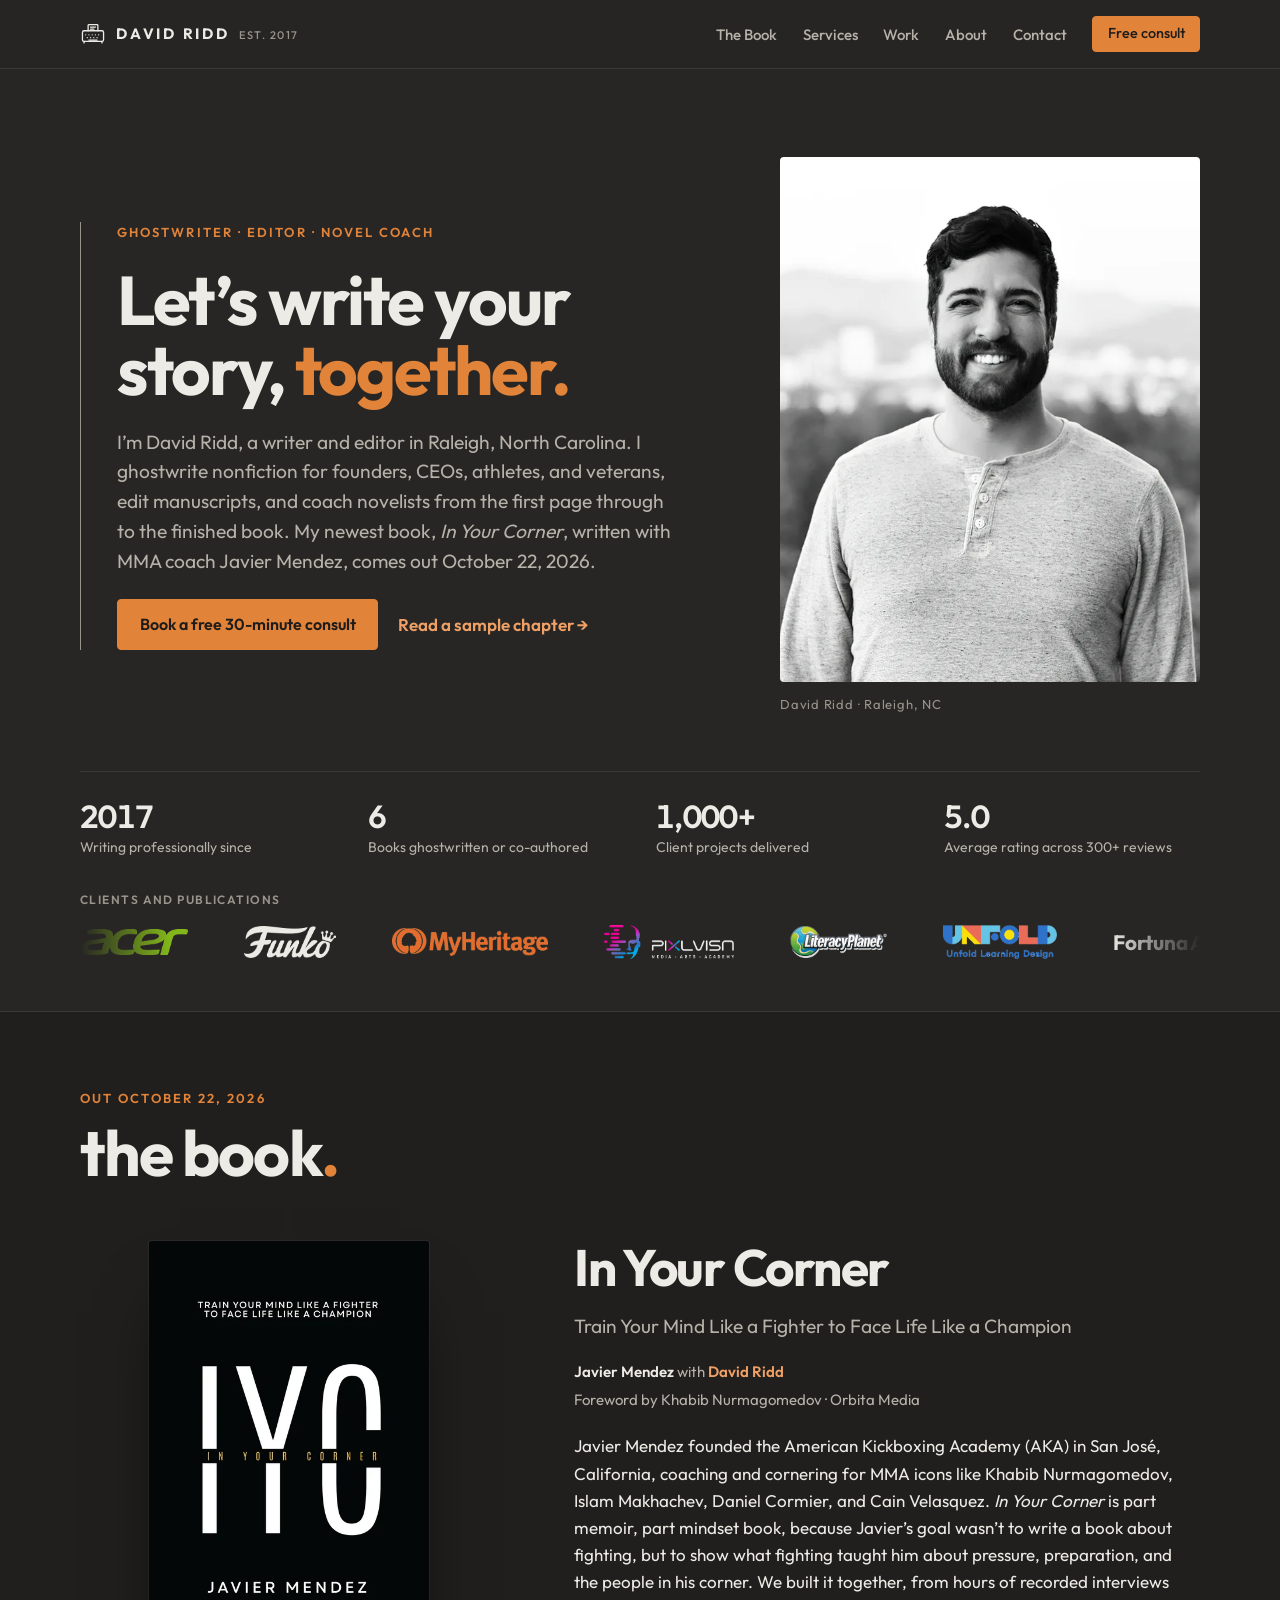
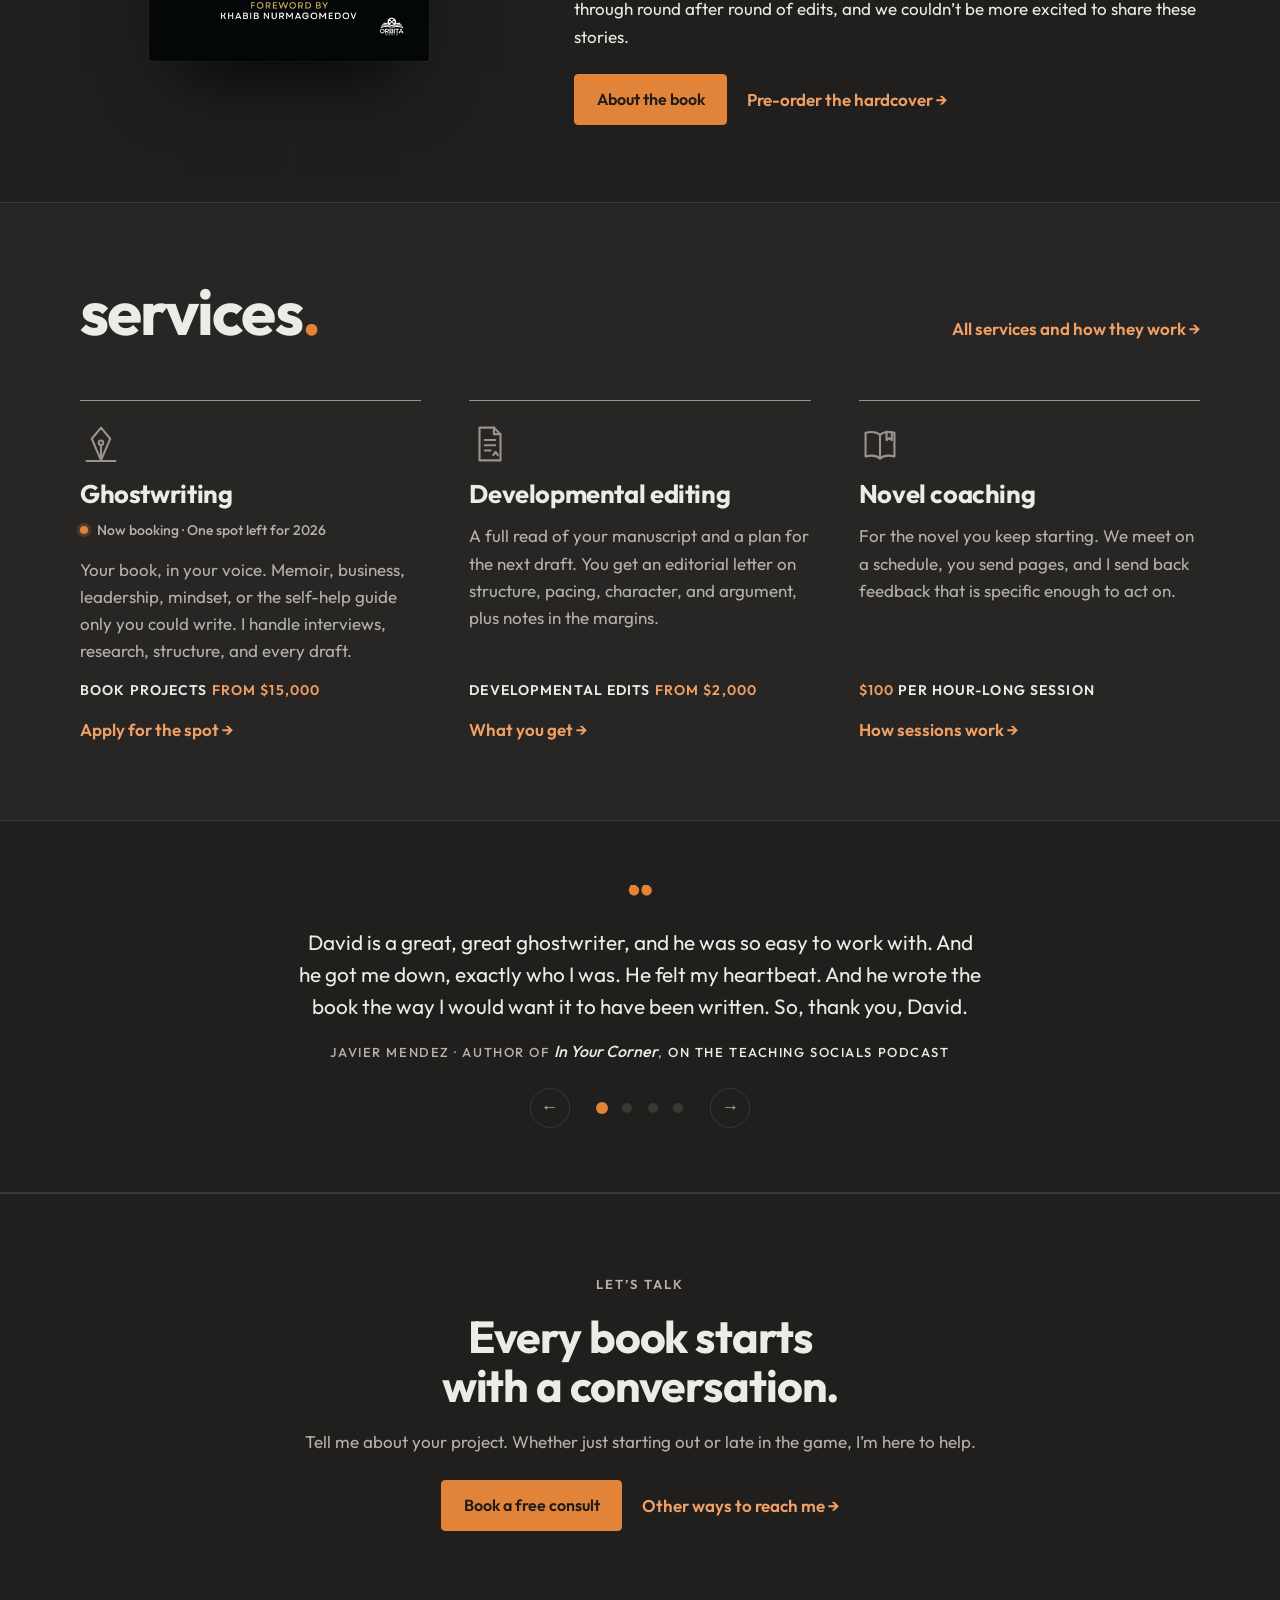
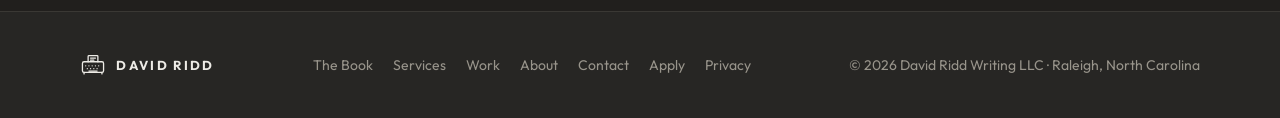
==== commit a4a9a3e8: "new add" ====
--- a/index.html
+++ b/index.html
@@ -35,7 +35,7 @@
 
   <!-- The typeface is self-hosted: the site makes no third-party requests -->
   <link rel="preload" href="assets/fonts/Outfit.woff2" as="font" type="font/woff2" crossorigin>
-  <link rel="stylesheet" href="assets/styles.css?v=22">
+  <link rel="stylesheet" href="assets/styles.css?v=26">
   <script type="application/ld+json">
   {
     "@context": "https://schema.org",
@@ -100,7 +100,7 @@
       <div class="wrap">
         <div class="hero-grid">
           <div class="hero-text">
-            <p class="eyebrow">Ghostwriter &middot; Developmental editor &middot; Novel coach</p>
+            <p class="eyebrow">Ghostwriter &middot; Editor &middot; Novel coach</p>
             <h1 id="hero-title">Let&rsquo;s write your story, <span class="hl">together.</span></h1>
             <p class="lead">I&rsquo;m David Ridd, a writer and editor in Raleigh, North Carolina. I ghostwrite nonfiction for founders, CEOs, athletes, and veterans, edit manuscripts, and coach novelists from the first page through to the finished book. My newest book, <em>In Your Corner</em>, written with MMA coach Javier Mendez, comes out October 22, 2026.</p>
             <div class="hero-actions">
@@ -123,7 +123,39 @@
           <div><dt>1,000+</dt><dd>Client projects delivered</dd></div>
           <div><dt>5.0</dt><dd>Average rating across 300+ reviews</dd></div>
         </dl>
-        <p class="clients"><span>Clients and publications</span> Acer &middot; Funko &middot; MyHeritage &middot; PIXL VISN &middot; LiteracyPlanet &middot; Unfold Learning Design &middot; Fortuna Admissions &middot; Entrepreneur &middot; Employee Benefit News &middot; DaddiLife &middot; Til Valhalla Project &middot; Center for Practical AI</p>
+        <div class="clients-marquee">
+          <p class="clients-label" id="clients-label">Clients and publications</p>
+          <div class="marquee">
+            <ul class="logos">
+            <li><img src="assets/logos/acer.png" alt="Acer" width="108" height="26" loading="lazy"></li>
+            <li><img src="assets/logos/funko.png" alt="Funko" width="92" height="32" loading="lazy"></li>
+            <li><img src="assets/logos/myheritage.png" alt="MyHeritage" width="156" height="28" loading="lazy"></li>
+            <li><img src="assets/logos/pixl-visn.png" alt="PIXL VISN" width="130" height="34" loading="lazy"></li>
+            <li><img src="assets/logos/literacyplanet.png" alt="LiteracyPlanet" width="97" height="32" loading="lazy"></li>
+            <li><img src="assets/logos/unfold.png" alt="Unfold Learning Design" width="114" height="34" loading="lazy"></li>
+            <li><span class="wordmark">Fortuna Admissions</span></li>
+            <li><img src="assets/logos/entrepreneur.png" alt="Entrepreneur" width="132" height="26" loading="lazy"></li>
+            <li><img src="assets/logos/ebn.png" alt="Employee Benefit News" width="70" height="30" loading="lazy"></li>
+            <li><img src="assets/logos/daddilife.png" alt="DaddiLife" width="131" height="26" loading="lazy"></li>
+            <li><img src="assets/logos/til-valhalla.png" alt="Til Valhalla Project" width="134" height="34" loading="lazy"></li>
+            <li><img src="assets/logos/cpai.png" alt="Center for Practical AI" width="123" height="34" loading="lazy"></li>
+            </ul>
+            <ul class="logos" aria-hidden="true">
+            <li><img src="assets/logos/acer.png" alt="Acer" width="108" height="26" loading="lazy"></li>
+            <li><img src="assets/logos/funko.png" alt="Funko" width="92" height="32" loading="lazy"></li>
+            <li><img src="assets/logos/myheritage.png" alt="MyHeritage" width="156" height="28" loading="lazy"></li>
+            <li><img src="assets/logos/pixl-visn.png" alt="PIXL VISN" width="130" height="34" loading="lazy"></li>
+            <li><img src="assets/logos/literacyplanet.png" alt="LiteracyPlanet" width="97" height="32" loading="lazy"></li>
+            <li><img src="assets/logos/unfold.png" alt="Unfold Learning Design" width="114" height="34" loading="lazy"></li>
+            <li><span class="wordmark">Fortuna Admissions</span></li>
+            <li><img src="assets/logos/entrepreneur.png" alt="Entrepreneur" width="132" height="26" loading="lazy"></li>
+            <li><img src="assets/logos/ebn.png" alt="Employee Benefit News" width="70" height="30" loading="lazy"></li>
+            <li><img src="assets/logos/daddilife.png" alt="DaddiLife" width="131" height="26" loading="lazy"></li>
+            <li><img src="assets/logos/til-valhalla.png" alt="Til Valhalla Project" width="134" height="34" loading="lazy"></li>
+            <li><img src="assets/logos/cpai.png" alt="Center for Practical AI" width="123" height="34" loading="lazy"></li>
+            </ul>
+          </div>
+        </div>
       </div>
     </section>
 
@@ -275,6 +307,6 @@
     </div>
   </footer>
 
-  <script src="assets/site.js?v=22" defer></script>
+  <script src="assets/site.js?v=26" defer></script>
 </body>
 </html>
--- a/assets/styles.css
+++ b/assets/styles.css
@@ -181,9 +181,12 @@
 .hero-photo img { width: 100%; aspect-ratio: 4 / 5; object-fit: cover; object-position: 50% 20%; border-radius: 4px; }
 .hero-photo figcaption { margin-top: .75rem; font-size: .8125rem; color: var(--ink-3); letter-spacing: .06em; }
 @media (max-width: 820px) {
-  .hero-grid { grid-template-columns: 1fr; }
-  .hero-photo { order: -1; justify-self: start; width: min(100%, 300px); }
-  .hero-photo img { aspect-ratio: 1 / 1; object-position: 50% 25%; }
+  .hero { padding-top: 0; }
+  .hero-grid { grid-template-columns: 1fr; gap: 0; }
+  .hero-text { border-left: 0; padding-left: 0; position: relative; z-index: 1; margin-top: -3.5rem; }
+  .hero-photo { order: -1; justify-self: stretch; width: auto; margin: 0 calc(-1 * var(--gutter)); }
+  .hero-photo img { aspect-ratio: 4 / 5; object-position: 50% 15%; border-radius: 0; -webkit-mask-image: linear-gradient(to bottom, #000 55%, transparent 100%); mask-image: linear-gradient(to bottom, #000 55%, transparent 100%); }
+  .hero-photo figcaption { display: none; }
 }
 
 /* Proof strip */
@@ -196,8 +199,19 @@
 .proof dt { font-size: 2rem; font-weight: 600; line-height: 1; color: var(--ink); letter-spacing: -0.02em; font-variant-numeric: tabular-nums; }
 .proof dd { margin: 0; font-size: .875rem; color: var(--ink-2); }
 @media (max-width: 720px) { .proof { grid-template-columns: repeat(2, minmax(0, 1fr)); } }
-.clients { margin-top: 1.75rem; font-size: .9375rem; color: var(--ink-2); line-height: 1.8; }
-.clients span { display: inline-block; margin-right: .75rem; font-size: .75rem; font-weight: 600; letter-spacing: .12em; text-transform: uppercase; color: var(--ink-3); }
+.clients-marquee { margin-top: 2rem; }
+.clients-label { font-size: .75rem; font-weight: 600; letter-spacing: .12em; text-transform: uppercase; color: var(--ink-3); margin-bottom: 1rem; }
+.marquee { display: flex; overflow: hidden; -webkit-mask-image: linear-gradient(90deg, transparent, #000 8%, #000 92%, transparent); mask-image: linear-gradient(90deg, transparent, #000 8%, #000 92%, transparent); }
+.logos { list-style: none; display: flex; flex: none; align-items: center; gap: 3.5rem; padding-right: 3.5rem; animation: marquee 48s linear infinite; }
+.marquee:hover .logos, .marquee:focus-within .logos { animation-play-state: paused; }
+@keyframes marquee { to { transform: translateX(-100%); } }
+.wordmark { font-weight: 700; font-size: 1.3rem; letter-spacing: -0.01em; color: var(--ink); white-space: nowrap; }
+.logos img { display: block; }
+@media (prefers-reduced-motion: reduce) {
+  .marquee { display: block; overflow: visible; -webkit-mask-image: none; mask-image: none; }
+  .logos { flex-wrap: wrap; gap: 1rem 2.25rem; padding-right: 0; }
+  .logos[aria-hidden] { display: none; }
+}
 
 /* ---------- Book ---------- */
 .book-grid {
@@ -223,10 +237,17 @@
 .verdict { margin-top: clamp(2rem, 4vw, 3rem); max-width: 60rem; }
 .book-actions { display: flex; flex-wrap: wrap; gap: .8rem 1.25rem; align-items: center; margin-top: .25rem; }
 .book-teaser .book-cover { width: min(100%, 280px); }
+.made-foot { display: grid; grid-template-columns: min(100%, 380px) minmax(0, 1fr); gap: 2rem 4rem; align-items: center; margin-top: clamp(2.5rem, 5vw, 4rem); }
+.made-foot .verdict { margin: 0; }
+.photo { margin: 0; }
+.photo img { display: block; width: 100%; height: auto; border-radius: 4px; box-shadow: 0 30px 50px -28px rgba(0, 0, 0, .9), 0 0 0 1px rgba(255, 255, 255, .05); }
+.photo figcaption { margin-top: .8rem; font-size: .875rem; line-height: 1.45; color: var(--ink-3); }
 @media (max-width: 820px) {
   .book-grid { grid-template-columns: 1fr; }
   .book-cover, .book-teaser .book-cover { justify-self: start; width: min(100%, 240px); }
   .book-cover-sticky { position: static; }
+  .made-foot { grid-template-columns: 1fr; }
+  .made-foot .photo { width: min(100%, 420px); }
 }
 
 /* Case-study list on the book page */
@@ -315,14 +336,15 @@
 .quote figcaption a:hover { color: var(--accent-2); text-decoration: underline; }
 
 /* ---------- Work ---------- */
-/* ---------- The shelf (Work page) ---------- */
-.shelf { list-style: none; display: flex; flex-wrap: wrap; gap: 3rem 1.5rem; padding: 1rem .75rem 0; margin: 0 -.75rem; }
-.shelf li { position: relative; flex: none; width: calc(20% - 1.2rem); }
-.shelf li::after { content: ""; position: absolute; left: -.75rem; right: -.75rem; top: 260px; height: 2px; background: var(--ink-3); }
-.shelf a { display: grid; grid-template-rows: 260px auto; gap: 1rem; text-decoration: none; color: var(--ink-2); }
-.shelf .cover { position: relative; z-index: 1; align-self: end; justify-self: center; max-height: 260px; max-width: 100%; width: auto; height: auto; display: block; border-radius: 2px; box-shadow: 0 10px 18px -8px rgba(0, 0, 0, .7); transition: transform .3s cubic-bezier(.2, .7, .2, 1), box-shadow .3s ease; }
-.shelf picture.cover img { max-height: 260px; max-width: 100%; width: auto; height: auto; display: block; border-radius: 2px; }
-.shelf .cover-plain { height: 260px; }
+/* ---------- The four books at the top of the Work page ---------- */
+.books { padding-top: clamp(2rem, 4vw, 3rem); }
+.shelf { --cover: 340px; list-style: none; display: flex; flex-wrap: wrap; gap: 3rem 2rem; padding: 1rem .75rem 0; margin: 0 -.75rem; }
+.shelf li { position: relative; flex: none; width: calc(25% - 1.5rem); }
+.shelf li::after { content: ""; position: absolute; left: -.75rem; right: -.75rem; top: var(--cover); height: 2px; background: var(--ink-3); }
+.shelf a { display: grid; grid-template-rows: var(--cover) auto; gap: 1rem; text-decoration: none; color: var(--ink-2); }
+.shelf .cover { position: relative; z-index: 1; align-self: end; justify-self: center; max-height: var(--cover); max-width: 100%; width: auto; height: auto; display: block; border-radius: 2px; box-shadow: 0 10px 18px -8px rgba(0, 0, 0, .7); transition: transform .3s cubic-bezier(.2, .7, .2, 1), box-shadow .3s ease; }
+.shelf picture.cover img { max-height: var(--cover); max-width: 100%; width: auto; height: auto; display: block; border-radius: 2px; }
+.shelf .cover-plain { height: var(--cover); }
 .shelf .cover-plain { width: 100%; display: grid; align-content: end; gap: .4rem; padding: 1rem .9rem; background: linear-gradient(90deg, #3b3934 0, #46433d 9px, #2f2d2a 11px, #34322e 100%); border: 1px solid var(--rule); color: var(--ink); }
 .shelf .cover-plain .t { font-weight: 700; font-size: .95rem; line-height: 1.15; letter-spacing: -0.01em; text-wrap: balance; }
 .shelf .cover-plain .a { font-size: .6875rem; letter-spacing: .1em; text-transform: uppercase; color: var(--ink-3); }
@@ -332,7 +354,8 @@
 .shelf .cap .role { display: block; font-size: .6875rem; font-weight: 600; letter-spacing: .1em; text-transform: uppercase; color: var(--accent); margin: .2rem 0 .15rem; }
 .shelf a:hover .cap strong, .shelf a:focus-visible .cap strong { color: var(--accent-2); }
 @media (prefers-reduced-motion: reduce) { .shelf a:hover .cover, .shelf a:focus-visible .cover { transform: none; } }
-@media (max-width: 640px) { .shelf { gap: 2.25rem 1rem; } .shelf li { width: calc(50% - .5rem); } .shelf li::after { left: -.5rem; right: -.5rem; } }
+@media (max-width: 900px) { .shelf { --cover: 240px; } }
+@media (max-width: 640px) { .shelf { --cover: 230px; gap: 2.25rem 1rem; } .shelf li { width: calc(50% - .5rem); } .shelf li::after { left: -.5rem; right: -.5rem; } }
 
 .work { list-style: none; border-top: 1px solid var(--rule); }
 .work li {
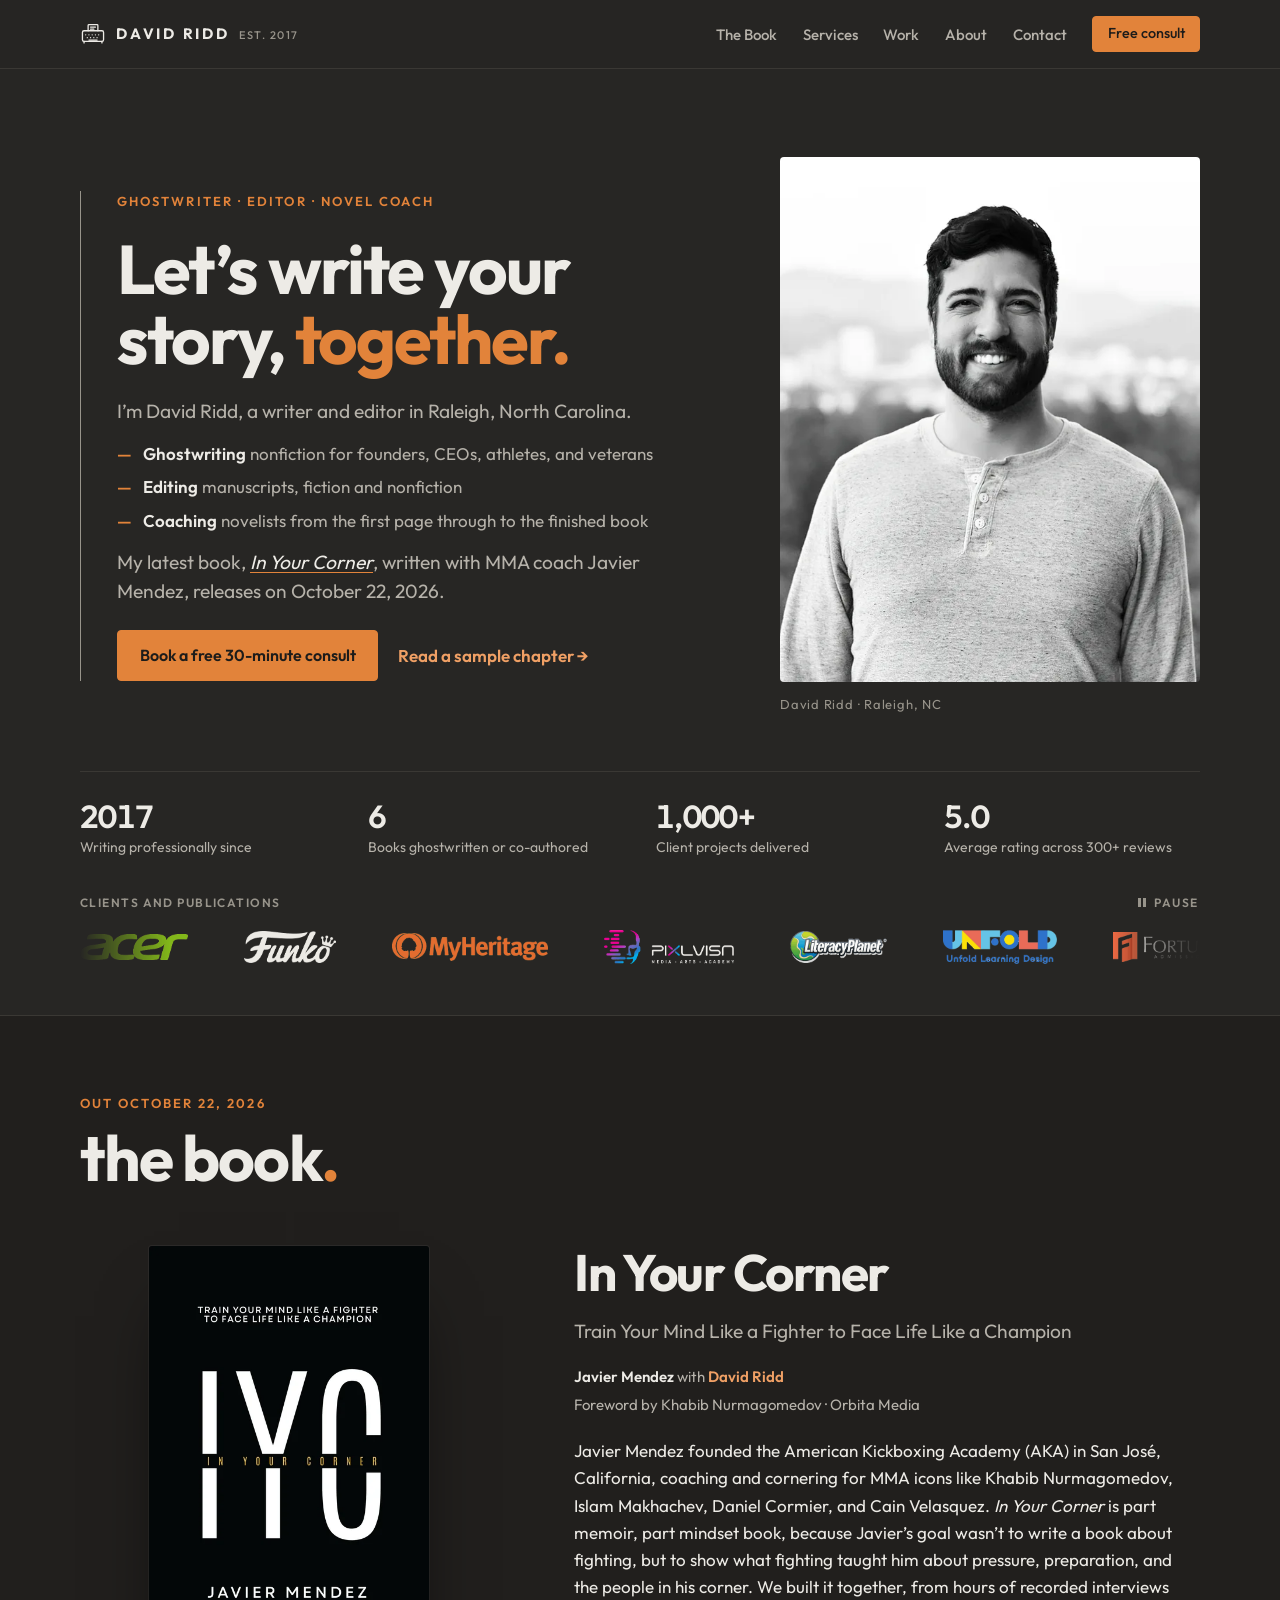
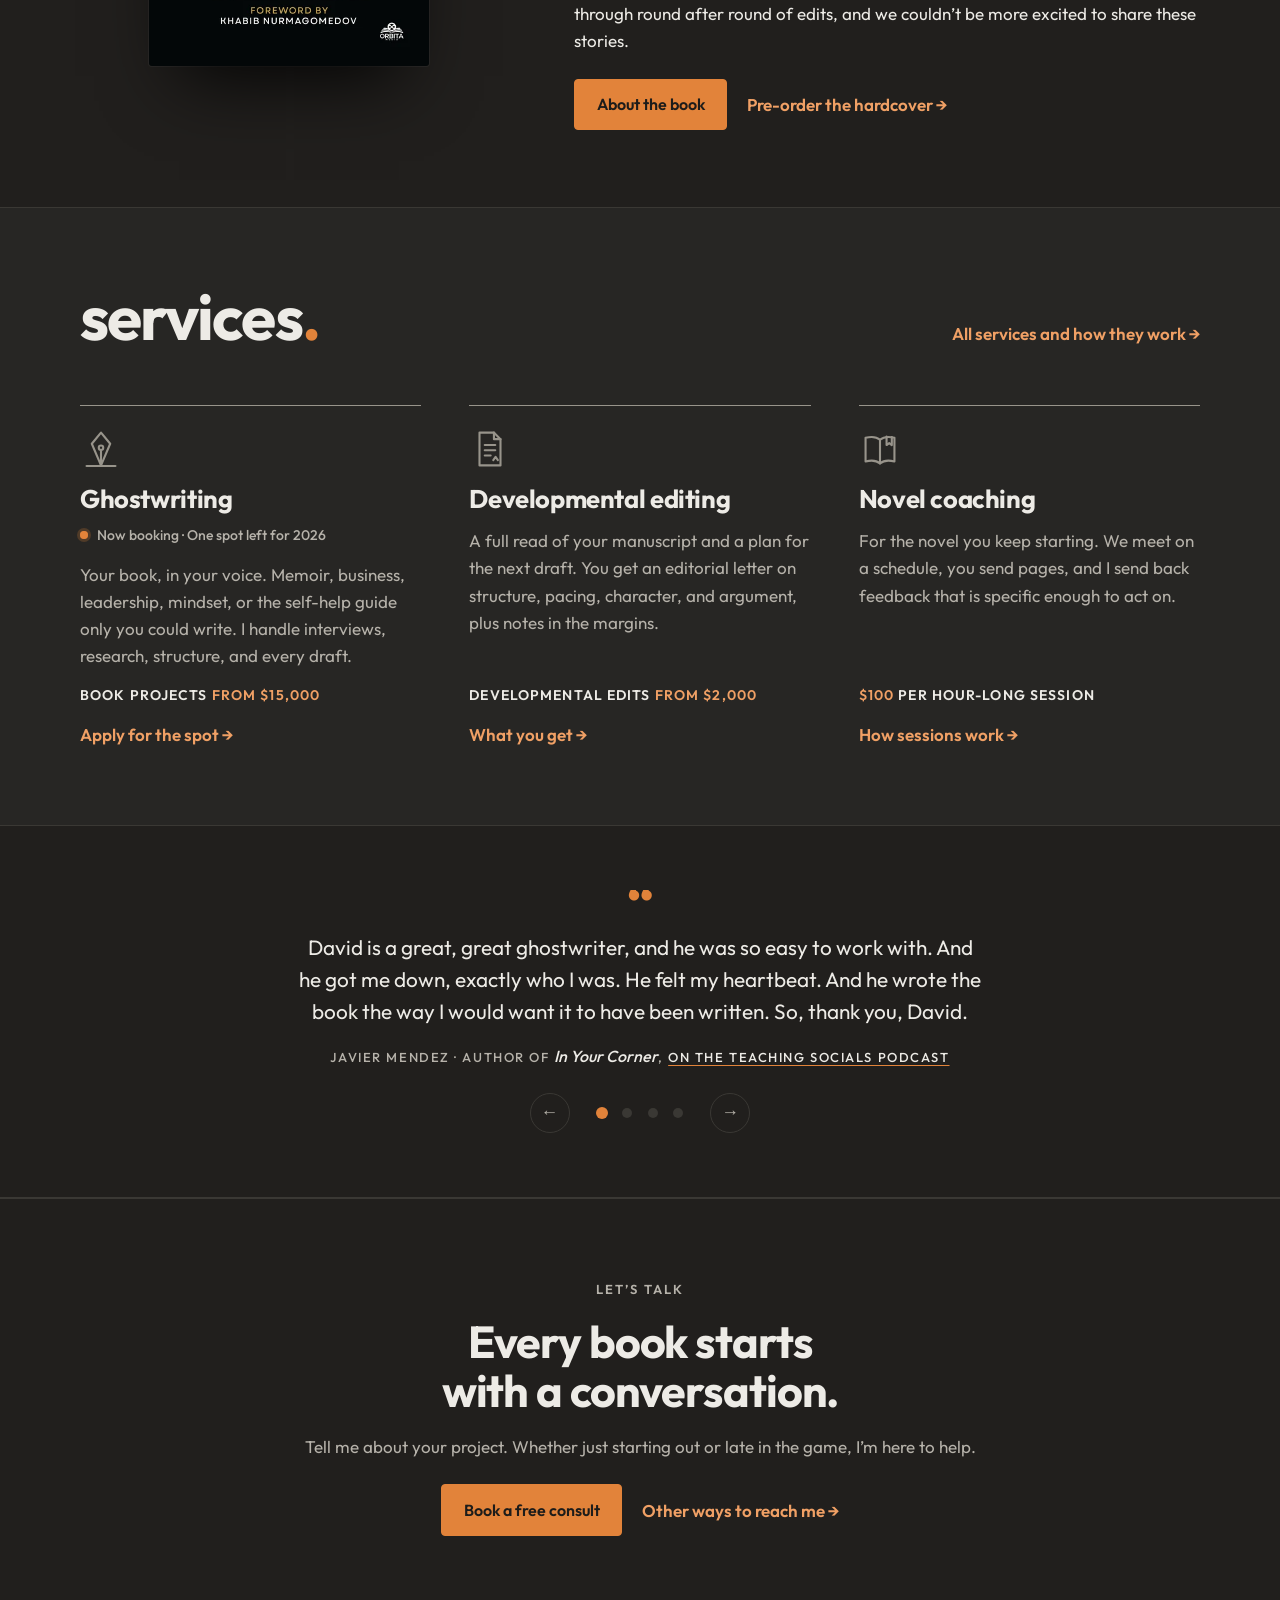
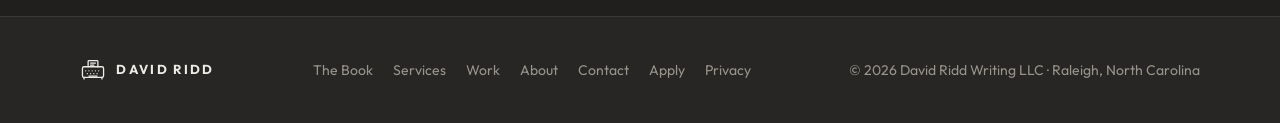
==== commit 8f5ddcdb: "new files" ====
--- a/index.html
+++ b/index.html
@@ -35,7 +35,7 @@
 
   <!-- The typeface is self-hosted: the site makes no third-party requests -->
   <link rel="preload" href="assets/fonts/Outfit.woff2" as="font" type="font/woff2" crossorigin>
-  <link rel="stylesheet" href="assets/styles.css?v=26">
+  <link rel="stylesheet" href="assets/styles.css?v=27">
   <script type="application/ld+json">
   {
     "@context": "https://schema.org",
@@ -102,7 +102,15 @@
           <div class="hero-text">
             <p class="eyebrow">Ghostwriter &middot; Editor &middot; Novel coach</p>
             <h1 id="hero-title">Let&rsquo;s write your story, <span class="hl">together.</span></h1>
-            <p class="lead">I&rsquo;m David Ridd, a writer and editor in Raleigh, North Carolina. I ghostwrite nonfiction for founders, CEOs, athletes, and veterans, edit manuscripts, and coach novelists from the first page through to the finished book. My newest book, <em>In Your Corner</em>, written with MMA coach Javier Mendez, comes out October 22, 2026.</p>
+            <div class="hero-copy">
+              <p class="lead">I&rsquo;m David Ridd, a writer and editor in Raleigh, North Carolina.</p>
+              <ul class="hero-points">
+                <li><span><strong>Ghostwriting</strong> nonfiction for founders, CEOs, athletes, and veterans</span></li>
+                <li><span><strong>Editing</strong> manuscripts, fiction and nonfiction</span></li>
+                <li><span><strong>Coaching</strong> novelists from the first page through to the finished book</span></li>
+              </ul>
+              <p class="lead">My latest book, <a href="book/"><em>In Your Corner</em></a>, written with MMA coach Javier Mendez, releases on October 22, 2026.</p>
+            </div>
             <div class="hero-actions">
               <a class="btn btn-primary" href="https://calendly.com/davidriddwriting" target="_blank" rel="noopener">Book a free 30-minute consult</a>
               <a class="arrow-link" href="https://updates.inyourcornerbook.com/round-1" target="_blank" rel="noopener">Read a sample chapter</a>
@@ -111,7 +119,7 @@
           <figure class="hero-photo">
             <picture>
               <source type="image/webp" srcset="assets/headshot-600.webp 600w, assets/headshot-900.webp 900w, assets/headshot-1200.webp 1200w" sizes="(max-width: 820px) 300px, 420px">
-              <img src="assets/headshot-600.jpg" srcset="assets/headshot-600.jpg 600w, assets/headshot-900.jpg 900w, assets/headshot-1200.jpg 1200w" sizes="(max-width: 820px) 300px, 420px" width="600" height="769" alt="David Ridd, smiling, in a grey henley with a city skyline out of focus behind him" fetchpriority="high">
+              <img src="assets/headshot-600.jpg" srcset="assets/headshot-600.jpg 600w, assets/headshot-900.jpg 900w, assets/headshot-1200.jpg 1200w" sizes="(max-width: 820px) 300px, 420px" width="600" height="770" alt="David Ridd, smiling, in a grey henley with a city skyline out of focus behind him" fetchpriority="high">
             </picture>
             <figcaption>David Ridd &middot; Raleigh, NC</figcaption>
           </figure>
@@ -124,35 +132,37 @@
           <div><dt>5.0</dt><dd>Average rating across 300+ reviews</dd></div>
         </dl>
         <div class="clients-marquee">
-          <p class="clients-label" id="clients-label">Clients and publications</p>
+          <div class="clients-head">
+            <p class="clients-label">Clients and publications</p>
+          </div>
           <div class="marquee">
             <ul class="logos">
-            <li><img src="assets/logos/acer.png" alt="Acer" width="108" height="26" loading="lazy"></li>
-            <li><img src="assets/logos/funko.png" alt="Funko" width="92" height="32" loading="lazy"></li>
-            <li><img src="assets/logos/myheritage.png" alt="MyHeritage" width="156" height="28" loading="lazy"></li>
-            <li><img src="assets/logos/pixl-visn.png" alt="PIXL VISN" width="130" height="34" loading="lazy"></li>
-            <li><img src="assets/logos/literacyplanet.png" alt="LiteracyPlanet" width="97" height="32" loading="lazy"></li>
-            <li><img src="assets/logos/unfold.png" alt="Unfold Learning Design" width="114" height="34" loading="lazy"></li>
-            <li><span class="wordmark">Fortuna Admissions</span></li>
-            <li><img src="assets/logos/entrepreneur.png" alt="Entrepreneur" width="132" height="26" loading="lazy"></li>
-            <li><img src="assets/logos/ebn.png" alt="Employee Benefit News" width="70" height="30" loading="lazy"></li>
-            <li><img src="assets/logos/daddilife.png" alt="DaddiLife" width="131" height="26" loading="lazy"></li>
-            <li><img src="assets/logos/til-valhalla.png" alt="Til Valhalla Project" width="134" height="34" loading="lazy"></li>
-            <li><img src="assets/logos/cpai.png" alt="Center for Practical AI" width="123" height="34" loading="lazy"></li>
+            <li><img src="assets/logos/acer.png" alt="Acer" width="108" height="26" decoding="async" fetchpriority="low"></li>
+            <li><img src="assets/logos/funko.png" alt="Funko" width="92" height="32" decoding="async" fetchpriority="low"></li>
+            <li><img src="assets/logos/myheritage.png" alt="MyHeritage" width="156" height="28" decoding="async" fetchpriority="low"></li>
+            <li><img src="assets/logos/pixl-visn.png" alt="PIXL VISN" width="130" height="34" decoding="async" fetchpriority="low"></li>
+            <li><img src="assets/logos/literacyplanet.png" alt="LiteracyPlanet" width="97" height="32" decoding="async" fetchpriority="low"></li>
+            <li><img src="assets/logos/unfold.png" alt="Unfold Learning Design" width="114" height="34" decoding="async" fetchpriority="low"></li>
+            <li><img src="assets/logos/fortuna.png" alt="Fortuna Admissions" width="110" height="30" decoding="async" fetchpriority="low"></li>
+            <li><img src="assets/logos/entrepreneur.png" alt="Entrepreneur" width="132" height="26" decoding="async" fetchpriority="low"></li>
+            <li><img src="assets/logos/ebn.png" alt="Employee Benefit News" width="70" height="30" decoding="async" fetchpriority="low"></li>
+            <li><img src="assets/logos/daddilife.png" alt="DaddiLife" width="131" height="26" decoding="async" fetchpriority="low"></li>
+            <li><img src="assets/logos/til-valhalla.png" alt="Til Valhalla Project" width="134" height="34" decoding="async" fetchpriority="low"></li>
+            <li><img src="assets/logos/cpai.png" alt="Center for Practical AI" width="123" height="34" decoding="async" fetchpriority="low"></li>
             </ul>
             <ul class="logos" aria-hidden="true">
-            <li><img src="assets/logos/acer.png" alt="Acer" width="108" height="26" loading="lazy"></li>
-            <li><img src="assets/logos/funko.png" alt="Funko" width="92" height="32" loading="lazy"></li>
-            <li><img src="assets/logos/myheritage.png" alt="MyHeritage" width="156" height="28" loading="lazy"></li>
-            <li><img src="assets/logos/pixl-visn.png" alt="PIXL VISN" width="130" height="34" loading="lazy"></li>
-            <li><img src="assets/logos/literacyplanet.png" alt="LiteracyPlanet" width="97" height="32" loading="lazy"></li>
-            <li><img src="assets/logos/unfold.png" alt="Unfold Learning Design" width="114" height="34" loading="lazy"></li>
-            <li><span class="wordmark">Fortuna Admissions</span></li>
-            <li><img src="assets/logos/entrepreneur.png" alt="Entrepreneur" width="132" height="26" loading="lazy"></li>
-            <li><img src="assets/logos/ebn.png" alt="Employee Benefit News" width="70" height="30" loading="lazy"></li>
-            <li><img src="assets/logos/daddilife.png" alt="DaddiLife" width="131" height="26" loading="lazy"></li>
-            <li><img src="assets/logos/til-valhalla.png" alt="Til Valhalla Project" width="134" height="34" loading="lazy"></li>
-            <li><img src="assets/logos/cpai.png" alt="Center for Practical AI" width="123" height="34" loading="lazy"></li>
+            <li><img src="assets/logos/acer.png" alt="Acer" width="108" height="26" decoding="async" fetchpriority="low"></li>
+            <li><img src="assets/logos/funko.png" alt="Funko" width="92" height="32" decoding="async" fetchpriority="low"></li>
+            <li><img src="assets/logos/myheritage.png" alt="MyHeritage" width="156" height="28" decoding="async" fetchpriority="low"></li>
+            <li><img src="assets/logos/pixl-visn.png" alt="PIXL VISN" width="130" height="34" decoding="async" fetchpriority="low"></li>
+            <li><img src="assets/logos/literacyplanet.png" alt="LiteracyPlanet" width="97" height="32" decoding="async" fetchpriority="low"></li>
+            <li><img src="assets/logos/unfold.png" alt="Unfold Learning Design" width="114" height="34" decoding="async" fetchpriority="low"></li>
+            <li><img src="assets/logos/fortuna.png" alt="Fortuna Admissions" width="110" height="30" decoding="async" fetchpriority="low"></li>
+            <li><img src="assets/logos/entrepreneur.png" alt="Entrepreneur" width="132" height="26" decoding="async" fetchpriority="low"></li>
+            <li><img src="assets/logos/ebn.png" alt="Employee Benefit News" width="70" height="30" decoding="async" fetchpriority="low"></li>
+            <li><img src="assets/logos/daddilife.png" alt="DaddiLife" width="131" height="26" decoding="async" fetchpriority="low"></li>
+            <li><img src="assets/logos/til-valhalla.png" alt="Til Valhalla Project" width="134" height="34" decoding="async" fetchpriority="low"></li>
+            <li><img src="assets/logos/cpai.png" alt="Center for Practical AI" width="123" height="34" decoding="async" fetchpriority="low"></li>
             </ul>
           </div>
         </div>
@@ -252,7 +262,7 @@
             </figure>
             <figure class="quote">
               <span class="mark" aria-hidden="true">&ldquo;</span>
-              <blockquote>David was the perfect editor for my novel. I spent time searching for someone that I knew would do more than just proofread. David took my project to the next level. He came alongside me and took the time to understand my vision. David challenged me to give depth to my characters. He helped me push through when I felt stuck or was experiencing writer&rsquo;s block. He encouraged me and provided me with the necessary framework to write the novel I&rsquo;ve always dreamt of. I&rsquo;d work with him time and time over again.</blockquote>
+              <blockquote>David was the perfect editor for my novel. I spent time searching for someone that I knew would do more than just proofread. He came alongside me and took the time to understand my vision. David challenged me to give depth to my characters. He encouraged me and provided me with the necessary framework to write the novel I&rsquo;ve always dreamt of. I&rsquo;d work with him time and time over again.</blockquote>
               <figcaption>Molly Morgen &middot; author of <em>The Beautiful Ordinary</em></figcaption>
             </figure>
             <figure class="quote">
@@ -262,7 +272,7 @@
             </figure>
             <figure class="quote">
               <span class="mark" aria-hidden="true">&ldquo;</span>
-              <blockquote>David proved to be an incredibly important part of the creation of my book. My content was clear, but David really elevated the readability and conciseness of the words on the page. As a writer, I have found it incredibly important to have a critical but constructive voice to challenge me as I have gone from the initial draft to the final copy. David is very much this person and, with years of experience, is able to take something ordinary and make it incredibly special. If anyone is looking for a talented writer who can think outside of the box, David is the person I would recommend time and time again. As I continue to write, I will certainly be using David&rsquo;s services in the future.</blockquote>
+              <blockquote>My content was clear, but David really elevated the readability and conciseness of the words on the page. As a writer, I have found it incredibly important to have a critical but constructive voice to challenge me as I have gone from the initial draft to the final copy. David is very much this person and, with years of experience, is able to take something ordinary and make it incredibly special.</blockquote>
               <figcaption>Ben Hodgson &middot; author of <a href="https://www.amazon.com/Absent-Present-Everything-Unpleasant-Healing-ebook/dp/B0CW1B7PC3" target="_blank" rel="noopener"><em>Absent, Present, and Everything Unpleasant</em></a></figcaption>
             </figure>
           </div>
@@ -307,6 +317,6 @@
     </div>
   </footer>
 
-  <script src="assets/site.js?v=26" defer></script>
+  <script src="assets/site.js?v=27" defer></script>
 </body>
 </html>
--- a/assets/styles.css
+++ b/assets/styles.css
@@ -176,6 +176,11 @@
 }
 .hero h1 .hl { color: var(--accent); }
 .hero .lead { max-width: 56ch; }
+.hero-copy { display: grid; gap: .9rem; }
+.hero-points { list-style: none; display: grid; gap: .5rem; max-width: 56ch; font-size: 1.0625rem; line-height: 1.5; color: var(--ink-2); }
+.hero-points li { display: grid; grid-template-columns: 1.6rem minmax(0, 1fr); align-items: baseline; }
+.hero-points li::before { content: "\2014"; color: var(--accent); font-weight: 600; }
+.hero-points strong { color: var(--ink); font-weight: 600; }
 .hero-actions { display: flex; flex-wrap: wrap; gap: .8rem 1.25rem; align-items: center; }
 .hero-photo { margin: 0; justify-self: end; width: min(100%, 420px); min-width: 0; }
 .hero-photo img { width: 100%; aspect-ratio: 4 / 5; object-fit: cover; object-position: 50% 20%; border-radius: 4px; }
@@ -200,10 +205,16 @@
 .proof dd { margin: 0; font-size: .875rem; color: var(--ink-2); }
 @media (max-width: 720px) { .proof { grid-template-columns: repeat(2, minmax(0, 1fr)); } }
 .clients-marquee { margin-top: 2rem; }
-.clients-label { font-size: .75rem; font-weight: 600; letter-spacing: .12em; text-transform: uppercase; color: var(--ink-3); margin-bottom: 1rem; }
+.clients-head { display: flex; align-items: center; justify-content: space-between; gap: 1rem; margin-bottom: 1rem; }
+.clients-label { font-size: .75rem; font-weight: 600; letter-spacing: .12em; text-transform: uppercase; color: var(--ink-3); }
+.marquee-toggle { display: inline-flex; align-items: center; gap: .5rem; min-height: 24px; padding: 0 .1rem; background: none; border: 0; border-radius: 2px; color: var(--ink-3); font: inherit; font-size: .75rem; font-weight: 600; letter-spacing: .12em; text-transform: uppercase; cursor: pointer; }
+.marquee-toggle:hover { color: var(--ink); }
+.marquee-toggle::before { content: ""; width: 8px; height: 9px; border-left: 3px solid currentColor; border-right: 3px solid currentColor; }
+.marquee-toggle.is-paused::before { width: 0; height: 0; border-style: solid; border-width: 5px 0 5px 8px; border-color: transparent transparent transparent currentColor; }
 .marquee { display: flex; overflow: hidden; -webkit-mask-image: linear-gradient(90deg, transparent, #000 8%, #000 92%, transparent); mask-image: linear-gradient(90deg, transparent, #000 8%, #000 92%, transparent); }
 .logos { list-style: none; display: flex; flex: none; align-items: center; gap: 3.5rem; padding-right: 3.5rem; animation: marquee 48s linear infinite; }
-.marquee:hover .logos, .marquee:focus-within .logos { animation-play-state: paused; }
+.marquee:hover .logos, .marquee.is-paused .logos { animation-play-state: paused; }
+@media (min-width: 821px) { .logos { animation-duration: 70s; } }
 @keyframes marquee { to { transform: translateX(-100%); } }
 .wordmark { font-weight: 700; font-size: 1.3rem; letter-spacing: -0.01em; color: var(--ink); white-space: nowrap; }
 .logos img { display: block; }
@@ -239,6 +250,9 @@
 .book-teaser .book-cover { width: min(100%, 280px); }
 .made-foot { display: grid; grid-template-columns: min(100%, 380px) minmax(0, 1fr); gap: 2rem 4rem; align-items: center; margin-top: clamp(2.5rem, 5vw, 4rem); }
 .made-foot .verdict { margin: 0; }
+.photos { display: grid; gap: 1.5rem; align-content: start; }
+.made-foot:has(.photo + .photo) { grid-template-columns: minmax(0, 1fr); }
+.made-foot:has(.photo + .photo) .photos { grid-template-columns: repeat(2, minmax(0, 1fr)); max-width: 52rem; }
 .photo { margin: 0; }
 .photo img { display: block; width: 100%; height: auto; border-radius: 4px; box-shadow: 0 30px 50px -28px rgba(0, 0, 0, .9), 0 0 0 1px rgba(255, 255, 255, .05); }
 .photo figcaption { margin-top: .8rem; font-size: .875rem; line-height: 1.45; color: var(--ink-3); }
@@ -247,7 +261,8 @@
   .book-cover, .book-teaser .book-cover { justify-self: start; width: min(100%, 240px); }
   .book-cover-sticky { position: static; }
   .made-foot { grid-template-columns: 1fr; }
-  .made-foot .photo { width: min(100%, 420px); }
+  .made-foot .photos { width: min(100%, 420px); }
+  .made-foot:has(.photo + .photo) .photos { grid-template-columns: minmax(0, 1fr); }
 }
 
 /* Case-study list on the book page */
@@ -268,12 +283,12 @@
 .service p { color: var(--ink-2); }
 .service .price { font-size: .875rem; font-weight: 600; letter-spacing: .08em; text-transform: uppercase; color: var(--ink); }
 .service .price span { color: var(--accent-2); }
-.avail { display: inline-flex; align-items: center; gap: .55rem; font-size: .875rem; font-weight: 500; color: var(--ink); }
-.avail::before { content: ""; width: .5rem; height: .5rem; border-radius: 50%; background: var(--accent); box-shadow: 0 0 0 3px rgba(226, 131, 58, .22); flex: none; animation: avail-pulse 2.4s ease-out infinite; }
-@keyframes avail-pulse {
-  0% { box-shadow: 0 0 0 0 rgba(226, 131, 58, .55); }
-  70% { box-shadow: 0 0 0 8px rgba(226, 131, 58, 0); }
-  100% { box-shadow: 0 0 0 0 rgba(226, 131, 58, 0); }
+.avail { position: relative; display: inline-flex; align-items: center; gap: .55rem; font-size: .875rem; font-weight: 500; color: var(--ink); }
+.avail::before { content: ""; width: .5rem; height: .5rem; border-radius: 50%; background: var(--accent); box-shadow: 0 0 0 3px rgba(226, 131, 58, .22); flex: none; }
+.avail::after { content: ""; position: absolute; left: 0; top: 50%; width: .5rem; height: .5rem; margin-top: -.25rem; border-radius: 50%; background: rgba(226, 131, 58, .55); animation: avail-ring 2.4s ease-out infinite; pointer-events: none; }
+@keyframes avail-ring {
+  0% { transform: scale(1); opacity: 1; }
+  70%, 100% { transform: scale(3); opacity: 0; }
 }
 .service .body { display: grid; gap: .9rem; align-content: start; }
 .service .avail { margin-top: -.2rem; }
@@ -332,18 +347,18 @@
 .quote blockquote { margin: 0; font-size: clamp(1.1rem, 1rem + .5vw, 1.3rem); line-height: 1.55; font-weight: 400; text-wrap: pretty; }
 .quote figcaption { font-size: .8125rem; letter-spacing: .12em; text-transform: uppercase; color: var(--ink-2); font-weight: 500; }
 .quote figcaption em { font-style: italic; text-transform: none; letter-spacing: 0; font-size: 1rem; color: var(--ink); font-weight: 500; }
-.quote figcaption a { color: var(--ink); text-decoration: none; }
+.quote figcaption a { color: var(--ink); text-decoration: underline; text-decoration-color: var(--accent); text-underline-offset: .2em; }
 .quote figcaption a:hover { color: var(--accent-2); text-decoration: underline; }
 
 /* ---------- Work ---------- */
 /* ---------- The four books at the top of the Work page ---------- */
 .books { padding-top: clamp(2rem, 4vw, 3rem); }
-.shelf { --cover: 340px; list-style: none; display: flex; flex-wrap: wrap; gap: 3rem 2rem; padding: 1rem .75rem 0; margin: 0 -.75rem; }
-.shelf li { position: relative; flex: none; width: calc(25% - 1.5rem); }
+.shelf { container-type: inline-size; list-style: none; display: flex; flex-wrap: wrap; gap: 3rem 2rem; padding: 1rem .75rem 0; margin: 0 -.75rem; }
+.shelf li { --cover: min(340px, (25cqw - 1.5rem) * 1.5); position: relative; flex: none; width: calc(25% - 1.5rem); }
 .shelf li::after { content: ""; position: absolute; left: -.75rem; right: -.75rem; top: var(--cover); height: 2px; background: var(--ink-3); }
 .shelf a { display: grid; grid-template-rows: var(--cover) auto; gap: 1rem; text-decoration: none; color: var(--ink-2); }
 .shelf .cover { position: relative; z-index: 1; align-self: end; justify-self: center; max-height: var(--cover); max-width: 100%; width: auto; height: auto; display: block; border-radius: 2px; box-shadow: 0 10px 18px -8px rgba(0, 0, 0, .7); transition: transform .3s cubic-bezier(.2, .7, .2, 1), box-shadow .3s ease; }
-.shelf picture.cover img { max-height: var(--cover); max-width: 100%; width: auto; height: auto; display: block; border-radius: 2px; }
+.shelf picture.cover img { height: var(--cover); width: auto; max-width: 100%; display: block; border-radius: 2px; }
 .shelf .cover-plain { height: var(--cover); }
 .shelf .cover-plain { width: 100%; display: grid; align-content: end; gap: .4rem; padding: 1rem .9rem; background: linear-gradient(90deg, #3b3934 0, #46433d 9px, #2f2d2a 11px, #34322e 100%); border: 1px solid var(--rule); color: var(--ink); }
 .shelf .cover-plain .t { font-weight: 700; font-size: .95rem; line-height: 1.15; letter-spacing: -0.01em; text-wrap: balance; }
@@ -354,8 +369,8 @@
 .shelf .cap .role { display: block; font-size: .6875rem; font-weight: 600; letter-spacing: .1em; text-transform: uppercase; color: var(--accent); margin: .2rem 0 .15rem; }
 .shelf a:hover .cap strong, .shelf a:focus-visible .cap strong { color: var(--accent-2); }
 @media (prefers-reduced-motion: reduce) { .shelf a:hover .cover, .shelf a:focus-visible .cover { transform: none; } }
-@media (max-width: 900px) { .shelf { --cover: 240px; } }
-@media (max-width: 640px) { .shelf { --cover: 230px; gap: 2.25rem 1rem; } .shelf li { width: calc(50% - .5rem); } .shelf li::after { left: -.5rem; right: -.5rem; } }
+@media (max-width: 900px) { .shelf li { --cover: min(240px, (25cqw - 1.5rem) * 1.5); } }
+@media (max-width: 640px) { .shelf { gap: 2.25rem 1rem; } .shelf li { --cover: min(230px, (50cqw - .5rem) * 1.5); width: calc(50% - .5rem); } .shelf li::after { left: -.5rem; right: -.5rem; } }
 
 .work { list-style: none; border-top: 1px solid var(--rule); }
 .work li {
